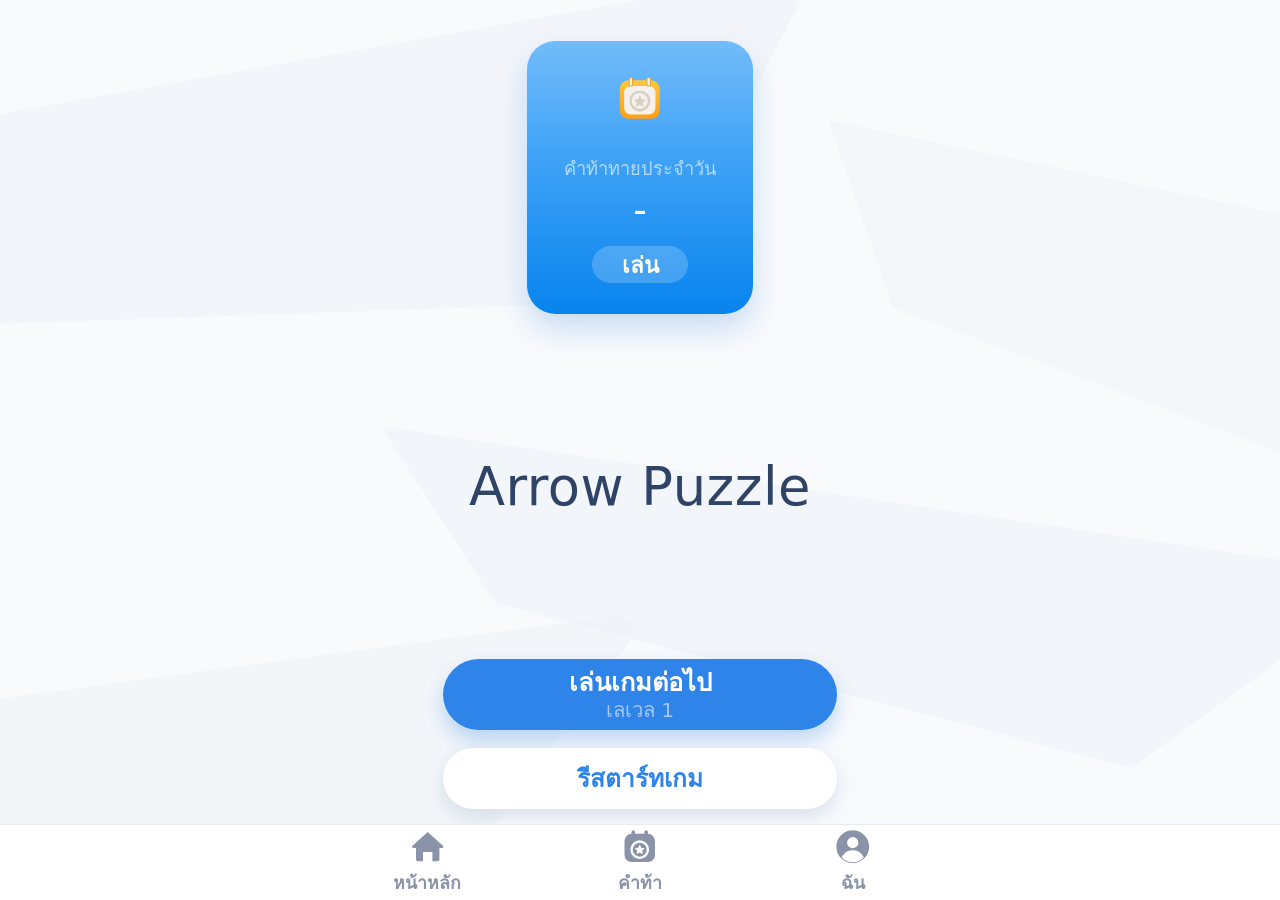
==== index.html @ be8128c5 "Add UI: home, game HUD, challenge calendar, profile and modals Co-Authored-By: Claude Sonnet 5.5 <no" ====
<!DOCTYPE html>
<html lang="th">
<head>
<meta charset="utf-8">
<meta name="viewport" content="width=device-width, initial-scale=1, maximum-scale=1, user-scalable=no, viewport-fit=cover">
<meta name="theme-color" content="#f9fafc">
<meta name="apple-mobile-web-app-capable" content="yes">
<meta name="mobile-web-app-capable" content="yes">
<meta name="format-detection" content="telephone=no">
<title>Arrow Puzzle</title>
<link rel="icon" href="assets/icon.svg" type="image/svg+xml">
<link rel="stylesheet" href="css/style.css">
</head>
<body>
<div id="app" data-screen="home">

  <!-- ================= HOME ================= -->
  <section class="screen" id="s-home" aria-label="หน้าหลัก">
    <div class="bg-shapes" aria-hidden="true"><i></i><i></i><i></i><i></i></div>
    <div class="home-body">
      <div class="daily-card" id="daily-card">
        <svg class="cal-ico" viewBox="0 0 64 64" aria-hidden="true">
          <defs><linearGradient id="gcal" x1="0" y1="0" x2="0" y2="1"><stop offset="0" stop-color="#ffc83d"/><stop offset="1" stop-color="#ff9d12"/></linearGradient></defs>
          <rect x="4" y="6" width="56" height="54" rx="12" fill="url(#gcal)"/>
          <rect x="10" y="14" width="44" height="40" rx="9" fill="#f6f1ea"/>
          <rect x="17" y="2" width="5" height="12" rx="2.5" fill="#f6f1ea" stroke="#f0a020" stroke-width="1.5"/>
          <rect x="42" y="2" width="5" height="12" rx="2.5" fill="#f6f1ea" stroke="#f0a020" stroke-width="1.5"/>
          <circle cx="32" cy="35" r="13" fill="none" stroke="#d6cfc6" stroke-width="3.5"/>
          <path d="M32 27l2.6 5.4 5.9.8-4.3 4.1 1 5.9L32 40.4l-5.2 2.8 1-5.9-4.3-4.1 5.9-.8z" fill="#d6cfc6"/>
        </svg>
        <div class="daily-lbl">คำท้าทายประจำวัน</div>
        <div class="daily-date" id="daily-date">–</div>
        <button class="pill-sm" id="btn-daily" data-action="play-daily">เล่น</button>
      </div>
      <h1 class="game-title">Arrow Puzzle</h1>
      <div class="home-btns">
        <button class="btn-primary" data-action="continue">
          <span class="b1">เล่นเกมต่อไป</span>
          <span class="b2" id="home-level">เลเวล 1</span>
        </button>
        <button class="btn-secondary" data-action="restart-game">รีสตาร์ทเกม</button>
      </div>
    </div>
  </section>

  <!-- ================= CHALLENGE ================= -->
  <section class="screen" id="s-challenge" aria-label="คำท้า">
    <div class="page-head"><h2>คำท้า</h2></div>
    <div class="scroll">
      <div class="col">
        <div class="month-bar">
          <button class="round-btn" data-action="month-prev" aria-label="เดือนก่อนหน้า">
            <svg viewBox="0 0 24 24"><path d="M15 5l-7 7 7 7" fill="none" stroke="currentColor" stroke-width="2.6" stroke-linecap="round" stroke-linejoin="round"/></svg>
          </button>
          <div class="month-title" id="month-title">–</div>
          <button class="round-btn" data-action="month-next" id="btn-month-next" aria-label="เดือนถัดไป">
            <svg viewBox="0 0 24 24"><path d="M9 5l7 7-7 7" fill="none" stroke="currentColor" stroke-width="2.6" stroke-linecap="round" stroke-linejoin="round"/></svg>
          </button>
        </div>
        <div class="cal-week" id="cal-week"></div>
        <div class="cal-grid" id="cal-grid"></div>
        <div class="cal-note" id="cal-note"></div>
      </div>
    </div>
  </section>

  <!-- ================= PROFILE ================= -->
  <section class="screen" id="s-profile" aria-label="ฉัน">
    <div class="page-head"><h2>ฉัน</h2></div>
    <div class="scroll">
      <div class="col">
        <div class="avatar">
          <svg viewBox="0 0 48 48"><circle cx="24" cy="18" r="9" fill="#fff"/><path d="M6 44c0-10 8-16 18-16s18 6 18 16z" fill="#fff"/></svg>
        </div>
        <div class="stats">
          <div class="stat"><b id="st-level">1</b><span>เลเวลปัจจุบัน</span></div>
          <div class="stat"><b id="st-solved">0</b><span>ด่านที่ผ่าน</span></div>
          <div class="stat"><b id="st-daily">0</b><span>คำท้าที่ผ่าน</span></div>
        </div>
        <div class="card-list">
          <div class="row"><span>เสียง</span><button class="switch" data-action="toggle-sound" id="sw-sound-p" role="switch" aria-checked="true"><i></i></button></div>
          <div class="row"><span>การสั่น</span><button class="switch" data-action="toggle-vibrate" id="sw-vib-p" role="switch" aria-checked="true"><i></i></button></div>
        </div>
        <button class="btn-secondary danger" data-action="reset-progress">ล้างความคืบหน้าทั้งหมด</button>
      </div>
    </div>
  </section>

  <!-- ================= GAME ================= -->
  <section class="screen" id="s-game" aria-label="เกม">
    <div class="panel">
      <header class="topbar col">
        <button class="icon-btn" data-action="home" aria-label="กลับ">
          <svg viewBox="0 0 24 24"><path d="M15 4.5L7.5 12 15 19.5" fill="none" stroke="currentColor" stroke-width="2.6" stroke-linecap="round" stroke-linejoin="round"/></svg>
        </button>
        <h2 id="g-title">เลเวล 1</h2>
        <button class="icon-btn" data-action="pause" aria-label="ตั้งค่า">
          <svg viewBox="0 0 24 24"><path fill="none" stroke="currentColor" stroke-width="1.9" stroke-linejoin="round" d="M10.3 2.9h3.4l.55 2.4 1.9.8 2.1-1.3 2.4 2.4-1.3 2.1.8 1.9 2.4.55v3.4l-2.4.55-.8 1.9 1.3 2.1-2.4 2.4-2.1-1.3-1.9.8-.55 2.4h-3.4l-.55-2.4-1.9-.8-2.1 1.3-2.4-2.4 1.3-2.1-.8-1.9-2.4-.55v-3.4l2.4-.55.8-1.9-1.3-2.1 2.4-2.4 2.1 1.3 1.9-.8z"/><circle cx="12" cy="12" r="3.3" fill="none" stroke="currentColor" stroke-width="1.9"/></svg>
        </button>
      </header>
      <div class="stats-row col">
        <div class="chip chip-count">
          <svg viewBox="0 0 24 24" aria-hidden="true"><path d="M20.5 3.5L3.2 10.2c-.7.3-.7 1.3 0 1.5l6.2 2.2 2.2 6.2c.3.7 1.2.7 1.5 0L20.5 3.5z" fill="#5b667c"/></svg>
          <span id="g-count">0</span>
        </div>
        <div class="hearts" id="g-hearts" aria-label="หัวใจ">
          <svg class="heart" viewBox="0 0 32 30"><use href="#ic-heart"/></svg>
          <svg class="heart" viewBox="0 0 32 30"><use href="#ic-heart"/></svg>
          <svg class="heart" viewBox="0 0 32 30"><use href="#ic-heart"/></svg>
        </div>
        <div class="chip chip-diff" id="g-diff">ง่าย</div>
      </div>
      <div id="stage">
        <canvas id="board" aria-label="กระดานเกม"></canvas>
        <button class="fit-btn" id="btn-fit" data-action="fit" aria-label="ย่อให้พอดี">
          <svg viewBox="0 0 24 24"><path d="M4 9V4h5M20 9V4h-5M4 15v5h5M20 15v5h-5" fill="none" stroke="currentColor" stroke-width="2.4" stroke-linecap="round" stroke-linejoin="round"/></svg>
        </button>
      </div>
      <footer class="tools">
        <button class="tool" data-action="hint" id="btn-hint" aria-label="คำใบ้">
          <svg viewBox="0 0 48 56" aria-hidden="true">
            <defs><radialGradient id="gbulb" cx=".38" cy=".3" r=".8"><stop offset="0" stop-color="#ffe46b"/><stop offset=".6" stop-color="#ffbe16"/><stop offset="1" stop-color="#f09a00"/></radialGradient></defs>
            <path d="M24 4C14.6 4 8 10.8 8 19.2c0 5.2 2.4 8.8 5.2 11.8 1.6 1.7 2.4 3.4 2.4 5.4V38h16.8v-1.6c0-2 .8-3.7 2.4-5.4 2.8-3 5.2-6.6 5.2-11.8C40 10.8 33.4 4 24 4z" fill="url(#gbulb)"/>
            <ellipse cx="17" cy="14" rx="4" ry="6" fill="#fff" opacity=".45" transform="rotate(22 17 14)"/>
            <rect x="15" y="39" width="18" height="4.6" rx="2.3" fill="#c9d3e2"/>
            <rect x="16.5" y="44.4" width="15" height="4.4" rx="2.2" fill="#aab6ca"/>
            <rect x="19" y="49.4" width="10" height="4" rx="2" fill="#8f9db5"/>
          </svg>
          <span class="badge" id="b-hint">3</span>
        </button>
        <button class="tool" data-action="ruler" id="btn-ruler" aria-label="ไม้บรรทัด">
          <svg viewBox="0 0 48 56" aria-hidden="true">
            <defs><linearGradient id="grul" x1="0" y1="0" x2="1" y2="1"><stop offset="0" stop-color="#8f86ff"/><stop offset="1" stop-color="#5546e6"/></linearGradient></defs>
            <g transform="rotate(35 24 28)">
              <rect x="14" y="2" width="20" height="52" rx="4" fill="url(#grul)"/>
              <g stroke="#e9e6ff" stroke-width="2" stroke-linecap="round" opacity=".9">
                <path d="M14 10h6M14 18h4M14 26h6M14 34h4M14 42h6"/>
              </g>
              <rect x="25" y="8" width="3.4" height="30" rx="1.7" fill="#fff" opacity=".35"/>
              <circle cx="24" cy="47" r="2.4" fill="#fff"/>
            </g>
          </svg>
          <span class="badge" id="b-ruler">3</span>
        </button>
      </footer>
    </div>
    <div class="strip" aria-hidden="true"></div>
  </section>

  <!-- ================= TAB BAR ================= -->
  <nav id="tabbar" aria-label="เมนู">
    <button class="tab" data-tab="home" data-action="tab">
      <svg viewBox="0 0 32 32"><path d="M16 3.5L3 15.2c-.7.6-.3 1.8.7 1.8H6v10c0 .8.7 1.5 1.5 1.5H12v-8h8v8h4.5c.8 0 1.5-.7 1.5-1.5V17h2.3c1 0 1.4-1.2.7-1.8z" fill="currentColor"/></svg>
      <span>หน้าหลัก</span>
    </button>
    <button class="tab" data-tab="challenge" data-action="tab">
      <svg viewBox="0 0 32 32"><rect x="3" y="5" width="26" height="24" rx="6" fill="currentColor"/><rect x="9" y="2" width="3" height="7" rx="1.5" fill="currentColor"/><rect x="20" y="2" width="3" height="7" rx="1.5" fill="currentColor"/><circle cx="16" cy="18.5" r="7" fill="none" stroke="#fff" stroke-width="2"/><path d="M16 14.2l1.3 2.7 3 .4-2.2 2.1.5 3-2.6-1.4-2.6 1.4.5-3-2.2-2.1 3-.4z" fill="#fff"/></svg>
      <span>คำท้า</span>
    </button>
    <button class="tab" data-tab="profile" data-action="tab">
      <svg viewBox="0 0 32 32"><circle cx="16" cy="16" r="14" fill="currentColor"/><circle cx="16" cy="12.5" r="4.8" fill="#fff"/><path d="M6.6 25.2c1.6-4 5.3-6.2 9.4-6.2s7.8 2.2 9.4 6.2c-2.5 2.6-5.8 4-9.4 4s-6.9-1.4-9.4-4z" fill="#fff"/></svg>
      <span>ฉัน</span>
    </button>
  </nav>

  <!-- ================= MODALS ================= -->
  <div class="modal" id="m-pause" hidden>
    <div class="card">
      <h3>ตั้งค่า</h3>
      <div class="row"><span>เสียง</span><button class="switch" data-action="toggle-sound" id="sw-sound" role="switch" aria-checked="true"><i></i></button></div>
      <div class="row"><span>การสั่น</span><button class="switch" data-action="toggle-vibrate" id="sw-vib" role="switch" aria-checked="true"><i></i></button></div>
      <button class="btn-primary slim" data-action="resume">เล่นต่อ</button>
      <button class="btn-secondary" data-action="restart-level">เริ่มด่านใหม่</button>
      <button class="btn-secondary" data-action="home">กลับหน้าหลัก</button>
    </div>
  </div>

  <div class="modal" id="m-win" hidden>
    <div class="card center">
      <div class="medal" aria-hidden="true">
        <svg viewBox="0 0 64 64"><circle cx="32" cy="32" r="28" fill="#ffc83d"/><circle cx="32" cy="32" r="22" fill="#ffb000"/><path d="M32 16l4.8 10 11 1.5-8 7.6 2 10.9L32 40.8l-9.8 5.2 2-10.9-8-7.6 11-1.5z" fill="#fff"/></svg>
      </div>
      <h3 id="win-title">ผ่านด่าน!</h3>
      <p id="win-sub"></p>
      <button class="btn-primary slim" data-action="next" id="btn-next">ด่านถัดไป</button>
      <button class="btn-secondary" data-action="restart-level">เล่นซ้ำ</button>
    </div>
  </div>

  <div class="modal" id="m-lose" hidden>
    <div class="card center">
      <svg class="heart big" viewBox="0 0 32 30"><use href="#ic-heart-off"/></svg>
      <h3>หัวใจหมดแล้ว</h3>
      <p>ลองดูอีกครั้ง ใช้คำใบ้ช่วยได้นะ</p>
      <button class="btn-primary slim" data-action="restart-level">เล่นใหม่</button>
      <button class="btn-secondary" data-action="home">กลับหน้าหลัก</button>
    </div>
  </div>

  <div class="modal" id="m-confirm" hidden>
    <div class="card center">
      <h3 id="cf-title">ยืนยัน</h3>
      <p id="cf-text"></p>
      <button class="btn-primary slim" data-action="confirm-yes">ยืนยัน</button>
      <button class="btn-secondary" data-action="confirm-no">ยกเลิก</button>
    </div>
  </div>

  <!-- shared SVG symbols -->
  <svg width="0" height="0" style="position:absolute" aria-hidden="true">
    <defs>
      <linearGradient id="gheart" x1="0" y1="0" x2="0" y2="1"><stop offset="0" stop-color="#ff6666"/><stop offset="1" stop-color="#f02c2c"/></linearGradient>
      <symbol id="ic-heart" viewBox="0 0 32 30">
        <path d="M16 28.2C7 21.8 1.6 16.9 1.6 10.4 1.6 5.6 5.2 2 9.8 2c2.6 0 4.9 1.2 6.2 3.2C17.3 3.2 19.6 2 22.2 2c4.6 0 8.2 3.6 8.2 8.4 0 6.5-5.4 11.4-14.4 17.8z" fill="url(#gheart)"/>
        <path d="M8.2 7.2c-2 .6-3.3 2.4-3.3 4.6" fill="none" stroke="#fff" stroke-opacity=".5" stroke-width="2" stroke-linecap="round"/>
      </symbol>
      <symbol id="ic-heart-off" viewBox="0 0 32 30">
        <path d="M16 28.2C7 21.8 1.6 16.9 1.6 10.4 1.6 5.6 5.2 2 9.8 2c2.6 0 4.9 1.2 6.2 3.2C17.3 3.2 19.6 2 22.2 2c4.6 0 8.2 3.6 8.2 8.4 0 6.5-5.4 11.4-14.4 17.8z" fill="#dfe4ee"/>
      </symbol>
    </defs>
  </svg>
</div>

<script src="js/engine.js"></script>
<script src="js/levels.js"></script>
<script src="js/storage.js"></script>
<script src="js/audio.js"></script>
<script src="js/view.js"></script>
<script src="js/game.js"></script>
<script src="js/main.js"></script>
</body>
</html>
---- css/style.css ----
/* Arrow Puzzle — style.css
 * All sizes derive from --u (= 1% of the design width, 9:16 portrait).
 * main.js sets --u from the real size of #app (the iframe area) via ResizeObserver;
 * the fallback below uses viewport units, which inside an iframe are the iframe size. */
:root {
  --u: min(1vw, 0.5625vh);
  --ink: #0e1650;
  --blue: #2f84ea;
  --blue-d: #1f6fd6;
  --text: #2f4366;
  --muted: #8a94a8;
  --pill: #eef1f7;
  --bg: #f9fafc;
  --strip: #dde3ec;
  --safe-t: env(safe-area-inset-top, 0px);
  --safe-b: env(safe-area-inset-bottom, 0px);
  --safe-l: env(safe-area-inset-left, 0px);
  --safe-r: env(safe-area-inset-right, 0px);
  --font: "Noto Sans Thai", "Sarabun", "Prompt", "Segoe UI", system-ui, -apple-system, "Helvetica Neue", Arial, "Thonburi", "Tahoma", sans-serif;
}

* { box-sizing: border-box; -webkit-tap-highlight-color: transparent; -webkit-touch-callout: none; }
html, body {
  margin: 0; padding: 0; width: 100%; height: 100%;
  overflow: hidden; overscroll-behavior: none;
  background: var(--bg); color: var(--text);
  font-family: var(--font);
  -webkit-text-size-adjust: 100%; text-size-adjust: 100%;
  -webkit-user-select: none; user-select: none;
}
body { position: fixed; inset: 0; }
button { font: inherit; color: inherit; border: 0; background: none; padding: 0; cursor: pointer; touch-action: manipulation; }
h1, h2, h3, p { margin: 0; }
[hidden] { display: none !important; }
svg { display: block; }

#app { position: absolute; inset: 0; overflow: hidden; background: var(--bg); }

.screen {
  position: absolute; inset: 0; display: none; flex-direction: column;
  padding-left: var(--safe-l); padding-right: var(--safe-r);
}
#app[data-screen="home"] #s-home,
#app[data-screen="challenge"] #s-challenge,
#app[data-screen="profile"] #s-profile,
#app[data-screen="game"] #s-game { display: flex; }

.col { width: min(100%, calc(var(--u) * 125)); margin-left: auto; margin-right: auto; }

/* ---------- HOME ---------- */
.bg-shapes { position: absolute; inset: 0; overflow: hidden; pointer-events: none; }
.bg-shapes i {
  position: absolute; background: #f1f4f9; border-radius: calc(var(--u) * 9);
  clip-path: polygon(0 12%, 100% 0, 78% 100%, 14% 78%);
}
.bg-shapes i:nth-child(1) { width: 78%; height: 34%; left: -12%; top: 4%; transform: rotate(-8deg); opacity: .7; }
.bg-shapes i:nth-child(2) { width: 60%; height: 28%; right: -22%; top: 20%; transform: rotate(14deg); opacity: .55; }
.bg-shapes i:nth-child(3) { width: 80%; height: 26%; left: 28%; bottom: 20%; transform: rotate(10deg); opacity: .8; }
.bg-shapes i:nth-child(4) { width: 70%; height: 24%; left: -18%; bottom: 3%; transform: rotate(-6deg); opacity: .6; }

.home-body {
  position: relative; flex: 1; min-height: 0;
  display: flex; flex-direction: column; align-items: center; justify-content: space-between;
  padding: calc(var(--safe-t) + var(--u) * 8) calc(var(--u) * 6) calc(var(--u) * 18 + var(--safe-b));
}
.daily-card {
  width: calc(var(--u) * 44.6); padding: calc(var(--u) * 7) 0 calc(var(--u) * 6);
  border-radius: calc(var(--u) * 5.6);
  background: linear-gradient(180deg, #72bcfa 0%, #3da1f6 45%, #0884ee 100%);
  box-shadow: 0 calc(var(--u) * 3) calc(var(--u) * 6) rgba(33, 120, 220, .22);
  display: flex; flex-direction: column; align-items: center; color: #fff;
}
.cal-ico { width: calc(var(--u) * 9); height: calc(var(--u) * 9); }
.daily-lbl { margin-top: calc(var(--u) * 6.5); font-size: calc(var(--u) * 3.6); color: rgba(255,255,255,.62); }
.daily-date { margin-top: calc(var(--u) * 2.4); font-size: calc(var(--u) * 5); font-weight: 700; }
.pill-sm {
  margin-top: calc(var(--u) * 4.2); min-width: calc(var(--u) * 19); height: calc(var(--u) * 7.4);
  padding: 0 calc(var(--u) * 4); border-radius: 99px; background: rgba(255,255,255,.2);
  color: #fff; font-size: calc(var(--u) * 4.4); font-weight: 700;
  transition: transform .12s, background .2s;
}
.pill-sm:active { transform: scale(.94); background: rgba(255,255,255,.3); }
.game-title { font-size: calc(var(--u) * 10.4); font-weight: 400; color: var(--text); letter-spacing: .01em; text-align: center; }
.home-btns { width: min(100%, calc(var(--u) * 78)); display: flex; flex-direction: column; gap: calc(var(--u) * 3.6); }

.btn-primary, .btn-secondary {
  width: 100%; border-radius: 99px; text-align: center; display: flex; flex-direction: column;
  align-items: center; justify-content: center; transition: transform .12s, filter .2s;
}
.btn-primary {
  min-height: calc(var(--u) * 14); background: var(--blue); color: #fff;
  box-shadow: 0 calc(var(--u) * 2) calc(var(--u) * 4) rgba(47,132,234,.3);
}
.btn-primary .b1 { font-size: calc(var(--u) * 5); font-weight: 700; line-height: 1.25; }
.btn-primary .b2 { font-size: calc(var(--u) * 4); color: rgba(255,255,255,.55); line-height: 1.2; }
.btn-primary.slim { min-height: calc(var(--u) * 12); font-size: calc(var(--u) * 4.8); font-weight: 700; }
.btn-secondary {
  min-height: calc(var(--u) * 12); background: #fff; color: var(--blue); font-size: calc(var(--u) * 4.8); font-weight: 700;
  box-shadow: 0 calc(var(--u) * 1.6) calc(var(--u) * 4) rgba(80,110,160,.18);
}
.btn-secondary.danger { color: #e5484d; margin-top: calc(var(--u) * 6); }
.btn-primary:active, .btn-secondary:active { transform: scale(.97); filter: brightness(.97); }

/* ---------- TAB BAR ---------- */
#tabbar {
  position: absolute; left: 0; right: 0; bottom: 0; display: none;
  height: calc(var(--u) * 15 + var(--safe-b)); padding-bottom: var(--safe-b);
  background: #fff; border-top: 1px solid #e8ecf2;
  justify-content: center;
}
#app[data-screen="home"] #tabbar,
#app[data-screen="challenge"] #tabbar,
#app[data-screen="profile"] #tabbar { display: flex; }
.tab {
  flex: 1; max-width: calc(var(--u) * 42); display: flex; flex-direction: column; align-items: center; justify-content: center;
  gap: calc(var(--u) * 0.6); color: #8a93a8; font-size: calc(var(--u) * 3.5); font-weight: 600;
}
.tab svg { width: calc(var(--u) * 7.4); height: calc(var(--u) * 7.4); }
.tab.on { color: var(--blue); }

/* ---------- CHALLENGE / PROFILE ---------- */
#s-challenge, #s-profile { padding-bottom: calc(var(--u) * 15 + var(--safe-b)); background: var(--bg); }
.page-head { padding: calc(var(--safe-t) + var(--u) * 5) calc(var(--u) * 6) calc(var(--u) * 3); text-align: center; }
.page-head h2 { font-size: calc(var(--u) * 5.8); font-weight: 700; color: #0f1630; }
.scroll { flex: 1; min-height: 0; overflow-y: auto; overflow-x: hidden; touch-action: pan-y; -webkit-overflow-scrolling: touch; padding: 0 calc(var(--u) * 5) calc(var(--u) * 6); }
.month-bar { display: flex; align-items: center; justify-content: space-between; margin: calc(var(--u) * 2) 0 calc(var(--u) * 4); }
.month-title { font-size: calc(var(--u) * 4.8); font-weight: 700; color: var(--text); }
.round-btn { width: calc(var(--u) * 10); height: calc(var(--u) * 10); border-radius: 50%; background: #fff; color: var(--blue);
  box-shadow: 0 calc(var(--u) * 1) calc(var(--u) * 3) rgba(80,110,160,.18); display: grid; place-items: center; }
.round-btn svg { width: 55%; height: 55%; }
.round-btn:disabled { opacity: .35; }
.cal-week, .cal-grid { display: grid; grid-template-columns: repeat(7, 1fr); gap: calc(var(--u) * 1.6); }
.cal-week span { text-align: center; font-size: calc(var(--u) * 3.3); color: var(--muted); padding-bottom: calc(var(--u) * 1.4); font-weight: 600; }
.day {
  aspect-ratio: 1; border-radius: calc(var(--u) * 3); background: #fff; color: var(--text);
  font-size: calc(var(--u) * 4); font-weight: 600; display: grid; place-items: center; position: relative;
  box-shadow: 0 calc(var(--u) * .6) calc(var(--u) * 2) rgba(80,110,160,.12);
  transition: transform .1s;
}
.day:active:not(:disabled) { transform: scale(.92); }
.day.empty { background: none; box-shadow: none; pointer-events: none; }
.day:disabled:not(.empty) { opacity: .4; box-shadow: none; }
.day.today { outline: calc(var(--u) * .7) solid var(--blue); }
.day.done { background: linear-gradient(180deg, #72bcfa, #2f9bf4); color: #fff; }
.day.done::after { content: "★"; position: absolute; right: 14%; top: 6%; font-size: calc(var(--u) * 2.8); color: #ffe27a; }
.cal-note { text-align: center; margin-top: calc(var(--u) * 5); font-size: calc(var(--u) * 3.6); color: var(--muted); }

.avatar { width: calc(var(--u) * 22); height: calc(var(--u) * 22); border-radius: 50%; margin: calc(var(--u) * 2) auto calc(var(--u) * 5);
  background: linear-gradient(180deg, #8d98b3, #6e7a98); display: grid; place-items: center; }
.avatar svg { width: 62%; height: 62%; }
.stats { display: grid; grid-template-columns: repeat(3, 1fr); gap: calc(var(--u) * 2.6); margin-bottom: calc(var(--u) * 5); }
.stat { background: #fff; border-radius: calc(var(--u) * 4); padding: calc(var(--u) * 4) calc(var(--u) * 1); text-align: center;
  box-shadow: 0 calc(var(--u) * .8) calc(var(--u) * 3) rgba(80,110,160,.14); }
.stat b { display: block; font-size: calc(var(--u) * 7); color: var(--blue); }
.stat span { display: block; margin-top: calc(var(--u) * 1); font-size: calc(var(--u) * 3.2); color: var(--muted); }
.card-list { background: #fff; border-radius: calc(var(--u) * 4); box-shadow: 0 calc(var(--u) * .8) calc(var(--u) * 3) rgba(80,110,160,.14); padding: 0 calc(var(--u) * 5); }
.row { display: flex; align-items: center; justify-content: space-between; min-height: calc(var(--u) * 14); font-size: calc(var(--u) * 4.4); font-weight: 600; }
.card-list .row + .row { border-top: 1px solid #edf0f5; }
.switch { width: calc(var(--u) * 13); height: calc(var(--u) * 7.6); border-radius: 99px; background: #cfd6e3; position: relative; transition: background .2s; flex: none; }
.switch i { position: absolute; top: calc(var(--u) * .8); left: calc(var(--u) * .8); width: calc(var(--u) * 6); height: calc(var(--u) * 6); border-radius: 50%; background: #fff;
  box-shadow: 0 1px 3px rgba(0,0,0,.25); transition: transform .2s; }
.switch[aria-checked="true"] { background: var(--blue); }
.switch[aria-checked="true"] i { transform: translateX(calc(var(--u) * 5.4)); }

/* ---------- GAME ---------- */
#s-game { background: var(--strip); padding-left: 0; padding-right: 0; }
.panel {
  flex: 1; min-height: 0; display: flex; flex-direction: column; background: #fff;
  border-radius: 0 0 calc(var(--u) * 3.6) calc(var(--u) * 3.6); overflow: hidden;
  padding-left: var(--safe-l); padding-right: var(--safe-r);
  box-shadow: 0 1px 0 rgba(0,0,0,.02);
}
.strip { flex: none; height: calc(var(--u) * 5 + var(--safe-b)); }
.topbar {
  flex: none; display: grid; grid-template-columns: calc(var(--u) * 12) 1fr calc(var(--u) * 12); align-items: center;
  padding: calc(var(--safe-t) + var(--u) * 3.4) calc(var(--u) * 2.4) 0;
}
.topbar h2 { text-align: center; font-size: calc(var(--u) * 5.6); font-weight: 700; color: #0f1630; }
.icon-btn { width: calc(var(--u) * 12); height: calc(var(--u) * 12); display: grid; place-items: center; color: var(--blue); border-radius: 50%; }
.icon-btn svg { width: calc(var(--u) * 7); height: calc(var(--u) * 7); }
.icon-btn:active { background: #eef3fb; }
.stats-row {
  flex: none; display: grid; grid-template-columns: 1fr auto 1fr; align-items: center;
  padding: calc(var(--u) * 3) calc(var(--u) * 4.2) calc(var(--u) * 2);
}
.chip { height: calc(var(--u) * 9); border-radius: calc(var(--u) * 3); background: var(--pill); color: #596277;
  display: inline-flex; align-items: center; gap: calc(var(--u) * 2); padding: 0 calc(var(--u) * 3.6); font-size: calc(var(--u) * 4.4); font-weight: 500; }
.chip-count { justify-self: start; min-width: calc(var(--u) * 16); }
.chip-count svg { width: calc(var(--u) * 5); height: calc(var(--u) * 5); }
.chip-diff { justify-self: end; font-weight: 700; color: #4d576c; }
.hearts { display: flex; gap: calc(var(--u) * 2); }
.heart { width: calc(var(--u) * 7.6); height: calc(var(--u) * 7.1); transition: transform .2s; }
.heart.pop { animation: pop .5s ease; }
@keyframes pop { 0% { transform: scale(1); } 30% { transform: scale(1.55) rotate(-10deg); } 100% { transform: scale(.85); } }
.heart.big { width: calc(var(--u) * 16); height: calc(var(--u) * 15); margin: 0 auto calc(var(--u) * 2); }

#stage { position: relative; flex: 1; min-height: 0; overflow: hidden; background: #fff; }
#board { position: absolute; left: 0; top: 0; width: 100%; height: 100%; display: block; touch-action: none; cursor: grab; }
#board:active { cursor: grabbing; }
.fit-btn {
  position: absolute; right: calc(var(--u) * 3.4); top: calc(var(--u) * 2.4); width: calc(var(--u) * 10.6); height: calc(var(--u) * 10.6);
  border-radius: 50%; background: rgba(255,255,255,.92); color: var(--blue);
  box-shadow: 0 calc(var(--u) * 1) calc(var(--u) * 3) rgba(80,110,160,.28);
  display: grid; place-items: center; opacity: 0; transform: scale(.7); pointer-events: none; transition: opacity .2s, transform .2s;
}
.fit-btn svg { width: 56%; height: 56%; }
.fit-btn.show { opacity: 1; transform: none; pointer-events: auto; }

.tools { flex: none; display: flex; justify-content: center; gap: calc(var(--u) * 10); padding: calc(var(--u) * 3) 0 calc(var(--u) * 5); }
.tool {
  position: relative; width: calc(var(--u) * 16); height: calc(var(--u) * 16); border-radius: 50%; background: #fff;
  display: grid; place-items: center;
  box-shadow: 0 calc(var(--u) * 1.4) calc(var(--u) * 4) rgba(70,100,160,.28), 0 0 0 1px rgba(80,110,160,.06);
  transition: transform .12s, opacity .2s;
}
.tool svg { width: calc(var(--u) * 8.6); height: calc(var(--u) * 10); }
.tool:active:not(:disabled) { transform: scale(.92); }
.tool:disabled { opacity: .45; }
.badge {
  position: absolute; top: calc(var(--u) * -1.6); right: calc(var(--u) * -1.4); min-width: calc(var(--u) * 6.6); height: calc(var(--u) * 6.6);
  padding: 0 calc(var(--u) * 1.4); border-radius: 99px; background: #2f86ea; color: #fff; border: calc(var(--u) * .5) solid #fff;
  font-size: calc(var(--u) * 3.6); font-weight: 700; display: grid; place-items: center;
}

/* ---------- MODALS ---------- */
.modal {
  position: absolute; inset: 0; z-index: 20; display: flex; align-items: center; justify-content: center;
  background: rgba(14, 22, 80, .36); -webkit-backdrop-filter: blur(3px); backdrop-filter: blur(3px);
  padding: calc(var(--safe-t) + var(--u) * 4) calc(var(--u) * 6) calc(var(--safe-b) + var(--u) * 4);
  animation: fade .18s ease;
}
.modal .card {
  width: min(100%, calc(var(--u) * 80)); max-height: 100%; overflow-y: auto; background: #fff;
  border-radius: calc(var(--u) * 6); padding: calc(var(--u) * 6) calc(var(--u) * 6) calc(var(--u) * 6);
  display: flex; flex-direction: column; gap: calc(var(--u) * 3);
  box-shadow: 0 calc(var(--u) * 4) calc(var(--u) * 10) rgba(0,0,0,.25); animation: rise .24s cubic-bezier(.2,.9,.3,1.2);
}
.modal h3 { font-size: calc(var(--u) * 6); font-weight: 700; color: #0f1630; text-align: center; }
.modal p { font-size: calc(var(--u) * 4); color: var(--muted); text-align: center; line-height: 1.5; }
.modal .row { min-height: calc(var(--u) * 11); }
.modal .card.center { align-items: stretch; }
.medal { width: calc(var(--u) * 20); height: calc(var(--u) * 20); margin: 0 auto; animation: medal .6s cubic-bezier(.2,1.4,.4,1); }
@keyframes fade { from { opacity: 0; } }
@keyframes rise { from { opacity: 0; transform: translateY(calc(var(--u) * 6)) scale(.94); } }
@keyframes medal { from { transform: scale(.2) rotate(-40deg); opacity: 0; } }

@media (prefers-reduced-motion: reduce) {
  .modal, .modal .card, .medal, .heart.pop { animation: none; }
}
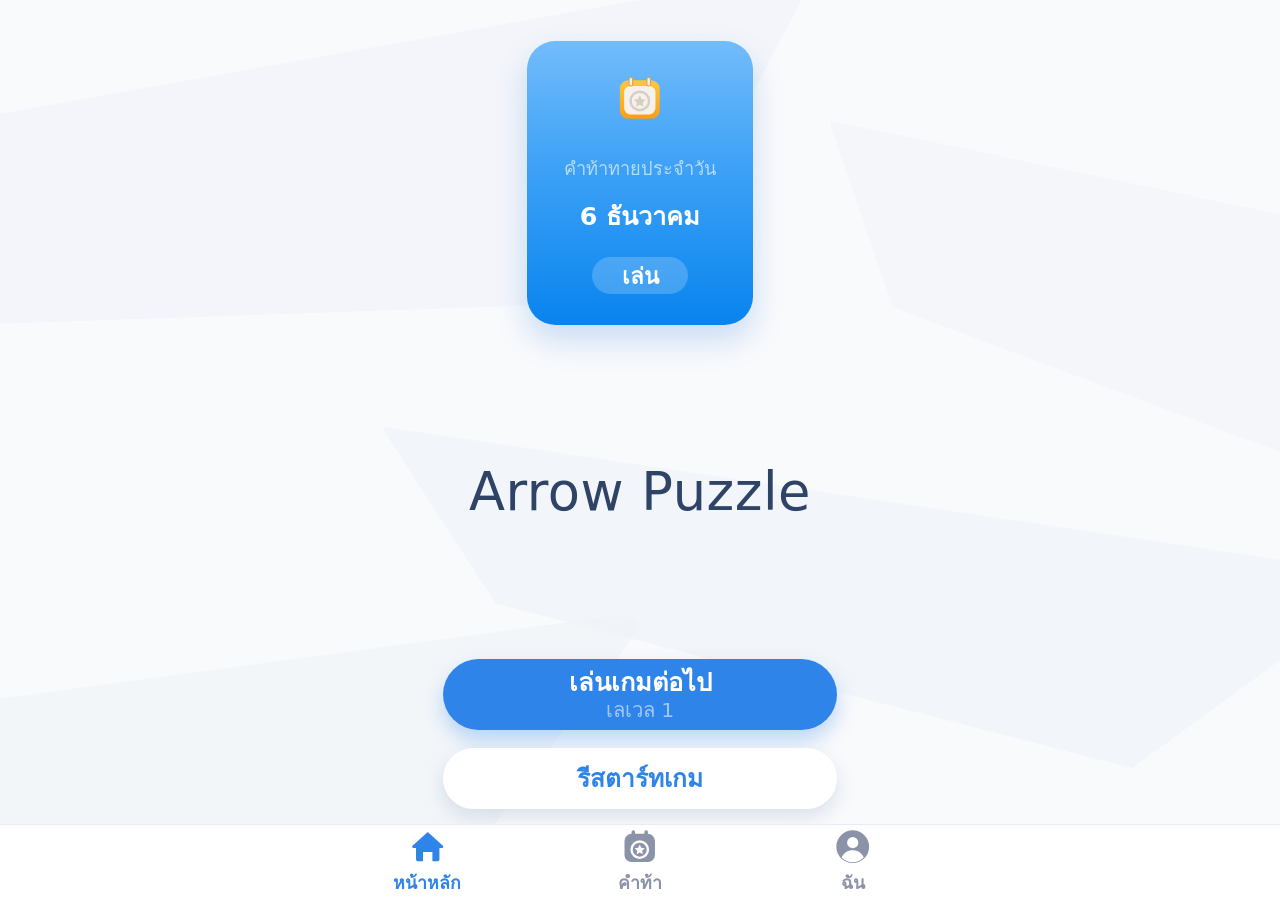
==== commit 7523f7f4: "Rework arrow animation: constant speed, full exit, perf tools - Constant-speed flight (rAF timestamp" ====
--- a/index.html
+++ b/index.html
@@ -112,6 +112,14 @@
       </div>
       <div id="stage">
         <canvas id="board" aria-label="กระดานเกม"></canvas>
+        <div id="dev" hidden>
+          <pre id="dev-out">dev</pre>
+          <div class="dev-btns">
+            <button data-action="dev-grid" id="dv-grid">grid</button>
+            <button data-action="dev-perf" id="dv-perf">perf</button>
+            <button data-action="dev-off">&times;</button>
+          </div>
+        </div>
         <button class="fit-btn" id="btn-fit" data-action="fit" aria-label="ย่อให้พอดี">
           <svg viewBox="0 0 24 24"><path d="M4 9V4h5M20 9V4h-5M4 15v5h5M20 15v5h-5" fill="none" stroke="currentColor" stroke-width="2.4" stroke-linecap="round" stroke-linejoin="round"/></svg>
         </button>
@@ -163,6 +171,9 @@
     </button>
   </nav>
 
+  <!-- animation layer: covers the whole app so flying arrows are never clipped by the board -->
+  <canvas id="fx" aria-hidden="true"></canvas>
+
   <!-- ================= MODALS ================= -->
   <div class="modal" id="m-pause" hidden>
     <div class="card">
--- a/css/style.css
+++ b/css/style.css
@@ -247,3 +247,15 @@
 @media (prefers-reduced-motion: reduce) {
   .modal, .modal .card, .medal, .heart.pop { animation: none; }
 }
+
+/* ---------- animation layer (full app area, never clipped by the stage) ---------- */
+#fx { position: absolute; left: 0; top: 0; width: 100%; height: 100%; z-index: 5; pointer-events: none; display: none; }
+#app[data-screen="game"] #fx { display: block; }
+
+/* ---------- developer mode ---------- */
+#dev { position: absolute; left: calc(var(--u) * 2); top: calc(var(--u) * 2); z-index: 3; pointer-events: none; font-family: ui-monospace, Menlo, Consolas, monospace; }
+#dev pre { margin: 0; padding: calc(var(--u) * 1.4) calc(var(--u) * 2); border-radius: calc(var(--u) * 1.6); background: rgba(14,22,80,.78); color: #b9f5c8;
+  font-size: max(10px, calc(var(--u) * 2.7)); line-height: 1.35; white-space: pre; }
+.dev-btns { display: flex; gap: calc(var(--u) * 1); margin-top: calc(var(--u) * 1); pointer-events: auto; }
+.dev-btns button { padding: calc(var(--u) * .8) calc(var(--u) * 2.2); border-radius: 99px; background: rgba(14,22,80,.78); color: #fff; font-size: max(10px, calc(var(--u) * 2.7)); }
+.dev-btns button.on { background: #22c55e; color: #052e16; }
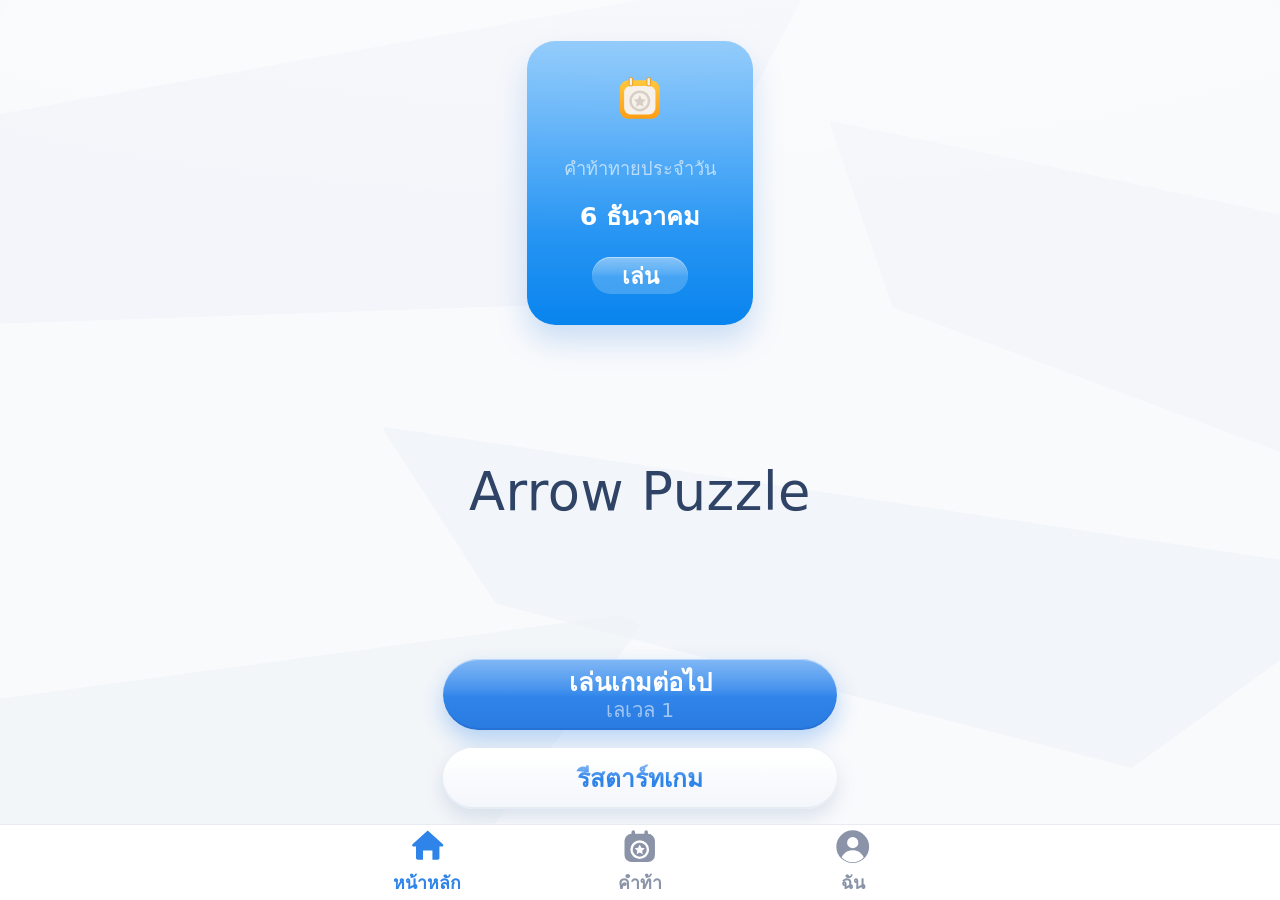
==== commit dafe5d32: "Polish animation and UI: eased exit, dot map, glossy buttons, press spring - Arrow exit ~12% slower," ====
--- a/index.html
+++ b/index.html
@@ -50,11 +50,11 @@
       <div class="col">
         <div class="month-bar">
           <button class="round-btn" data-action="month-prev" aria-label="เดือนก่อนหน้า">
-            <svg viewBox="0 0 24 24"><path d="M15 5l-7 7 7 7" fill="none" stroke="currentColor" stroke-width="2.6" stroke-linecap="round" stroke-linejoin="round"/></svg>
+            <svg viewBox="0 0 24 24"><path d="M15 5l-7 7 7 7" fill="none" stroke="currentColor" stroke-width="2.4" stroke-linecap="round" stroke-linejoin="round"/></svg>
           </button>
           <div class="month-title" id="month-title">–</div>
           <button class="round-btn" data-action="month-next" id="btn-month-next" aria-label="เดือนถัดไป">
-            <svg viewBox="0 0 24 24"><path d="M9 5l7 7-7 7" fill="none" stroke="currentColor" stroke-width="2.6" stroke-linecap="round" stroke-linejoin="round"/></svg>
+            <svg viewBox="0 0 24 24"><path d="M9 5l7 7-7 7" fill="none" stroke="currentColor" stroke-width="2.4" stroke-linecap="round" stroke-linejoin="round"/></svg>
           </button>
         </div>
         <div class="cal-week" id="cal-week"></div>
@@ -91,11 +91,11 @@
     <div class="panel">
       <header class="topbar col">
         <button class="icon-btn" data-action="home" aria-label="กลับ">
-          <svg viewBox="0 0 24 24"><path d="M15 4.5L7.5 12 15 19.5" fill="none" stroke="currentColor" stroke-width="2.6" stroke-linecap="round" stroke-linejoin="round"/></svg>
+          <svg viewBox="0 0 24 24"><path d="M15 4.5L7.5 12 15 19.5" fill="none" stroke="currentColor" stroke-width="2.4" stroke-linecap="round" stroke-linejoin="round"/></svg>
         </button>
         <h2 id="g-title">เลเวล 1</h2>
         <button class="icon-btn" data-action="pause" aria-label="ตั้งค่า">
-          <svg viewBox="0 0 24 24"><path fill="none" stroke="currentColor" stroke-width="1.9" stroke-linejoin="round" d="M10.3 2.9h3.4l.55 2.4 1.9.8 2.1-1.3 2.4 2.4-1.3 2.1.8 1.9 2.4.55v3.4l-2.4.55-.8 1.9 1.3 2.1-2.4 2.4-2.1-1.3-1.9.8-.55 2.4h-3.4l-.55-2.4-1.9-.8-2.1 1.3-2.4-2.4 1.3-2.1-.8-1.9-2.4-.55v-3.4l2.4-.55.8-1.9-1.3-2.1 2.4-2.4 2.1 1.3 1.9-.8z"/><circle cx="12" cy="12" r="3.3" fill="none" stroke="currentColor" stroke-width="1.9"/></svg>
+          <svg viewBox="0 0 24 24" aria-hidden="true"><path d="M10.14 4.53 L10.44 2.12 L13.56 2.12 L13.86 4.53 A 7.7 7.7 0 0 1 15.97 5.40 L17.88 3.91 L20.09 6.12 L18.60 8.03 A 7.7 7.7 0 0 1 19.47 10.14 L21.88 10.44 L21.88 13.56 L19.47 13.86 A 7.7 7.7 0 0 1 18.60 15.97 L20.09 17.88 L17.88 20.09 L15.97 18.60 A 7.7 7.7 0 0 1 13.86 19.47 L13.56 21.88 L10.44 21.88 L10.14 19.47 A 7.7 7.7 0 0 1 8.03 18.60 L6.12 20.09 L3.91 17.88 L5.40 15.97 A 7.7 7.7 0 0 1 4.53 13.86 L2.12 13.56 L2.12 10.44 L4.53 10.14 A 7.7 7.7 0 0 1 5.40 8.03 L3.91 6.12 L6.12 3.91 L8.03 5.40 A 7.7 7.7 0 0 1 10.14 4.53 Z" fill="none" stroke="currentColor" stroke-width="2" stroke-linejoin="round"/><circle cx="12" cy="12" r="3.1" fill="none" stroke="currentColor" stroke-width="2"/></svg>
         </button>
       </header>
       <div class="stats-row col">
@@ -117,7 +117,7 @@
           <div class="dev-btns">
             <button data-action="dev-grid" id="dv-grid">grid</button>
             <button data-action="dev-perf" id="dv-perf">perf</button>
-            <button data-action="dev-off">&times;</button>
+            <button data-action="dev-off" aria-label="close"><svg viewBox="0 0 24 24" width="10" height="10"><path d="M5 5l14 14M19 5L5 19" stroke="currentColor" stroke-width="3" stroke-linecap="round"/></svg></button>
           </div>
         </div>
         <button class="fit-btn" id="btn-fit" data-action="fit" aria-label="ย่อให้พอดี">
@@ -125,6 +125,7 @@
         </button>
       </div>
       <footer class="tools">
+        <canvas id="dotmap" aria-label="แผนที่จุดแสดงตำแหน่งลูกศร" role="img"></canvas>
         <button class="tool" data-action="hint" id="btn-hint" aria-label="คำใบ้">
           <svg viewBox="0 0 48 56" aria-hidden="true">
             <defs><radialGradient id="gbulb" cx=".38" cy=".3" r=".8"><stop offset="0" stop-color="#ffe46b"/><stop offset=".6" stop-color="#ffbe16"/><stop offset="1" stop-color="#f09a00"/></radialGradient></defs>
@@ -223,7 +224,6 @@
       <linearGradient id="gheart" x1="0" y1="0" x2="0" y2="1"><stop offset="0" stop-color="#ff6666"/><stop offset="1" stop-color="#f02c2c"/></linearGradient>
       <symbol id="ic-heart" viewBox="0 0 32 30">
         <path d="M16 28.2C7 21.8 1.6 16.9 1.6 10.4 1.6 5.6 5.2 2 9.8 2c2.6 0 4.9 1.2 6.2 3.2C17.3 3.2 19.6 2 22.2 2c4.6 0 8.2 3.6 8.2 8.4 0 6.5-5.4 11.4-14.4 17.8z" fill="url(#gheart)"/>
-        <path d="M8.2 7.2c-2 .6-3.3 2.4-3.3 4.6" fill="none" stroke="#fff" stroke-opacity=".5" stroke-width="2" stroke-linecap="round"/>
       </symbol>
       <symbol id="ic-heart-off" viewBox="0 0 32 30">
         <path d="M16 28.2C7 21.8 1.6 16.9 1.6 10.4 1.6 5.6 5.2 2 9.8 2c2.6 0 4.9 1.2 6.2 3.2C17.3 3.2 19.6 2 22.2 2c4.6 0 8.2 3.6 8.2 8.4 0 6.5-5.4 11.4-14.4 17.8z" fill="#dfe4ee"/>
@@ -236,6 +236,7 @@
 <script src="js/levels.js"></script>
 <script src="js/storage.js"></script>
 <script src="js/audio.js"></script>
+<script src="js/dotmap.js"></script>
 <script src="js/view.js"></script>
 <script src="js/game.js"></script>
 <script src="js/main.js"></script>
--- a/css/style.css
+++ b/css/style.css
@@ -77,15 +77,13 @@
   margin-top: calc(var(--u) * 4.2); min-width: calc(var(--u) * 19); height: calc(var(--u) * 7.4);
   padding: 0 calc(var(--u) * 4); border-radius: 99px; background: rgba(255,255,255,.2);
   color: #fff; font-size: calc(var(--u) * 4.4); font-weight: 700;
-  transition: transform .12s, background .2s;
-}
-.pill-sm:active { transform: scale(.94); background: rgba(255,255,255,.3); }
+}
 .game-title { font-size: calc(var(--u) * 10.4); font-weight: 400; color: var(--text); letter-spacing: .01em; text-align: center; }
 .home-btns { width: min(100%, calc(var(--u) * 78)); display: flex; flex-direction: column; gap: calc(var(--u) * 3.6); }
 
 .btn-primary, .btn-secondary {
   width: 100%; border-radius: 99px; text-align: center; display: flex; flex-direction: column;
-  align-items: center; justify-content: center; transition: transform .12s, filter .2s;
+  align-items: center; justify-content: center;
 }
 .btn-primary {
   min-height: calc(var(--u) * 14); background: var(--blue); color: #fff;
@@ -99,7 +97,6 @@
   box-shadow: 0 calc(var(--u) * 1.6) calc(var(--u) * 4) rgba(80,110,160,.18);
 }
 .btn-secondary.danger { color: #e5484d; margin-top: calc(var(--u) * 6); }
-.btn-primary:active, .btn-secondary:active { transform: scale(.97); filter: brightness(.97); }
 
 /* ---------- TAB BAR ---------- */
 #tabbar {
@@ -127,7 +124,7 @@
 .month-title { font-size: calc(var(--u) * 4.8); font-weight: 700; color: var(--text); }
 .round-btn { width: calc(var(--u) * 10); height: calc(var(--u) * 10); border-radius: 50%; background: #fff; color: var(--blue);
   box-shadow: 0 calc(var(--u) * 1) calc(var(--u) * 3) rgba(80,110,160,.18); display: grid; place-items: center; }
-.round-btn svg { width: 55%; height: 55%; }
+.round-btn svg { width: calc(var(--u) * 5.6); height: calc(var(--u) * 5.6); }
 .round-btn:disabled { opacity: .35; }
 .cal-week, .cal-grid { display: grid; grid-template-columns: repeat(7, 1fr); gap: calc(var(--u) * 1.6); }
 .cal-week span { text-align: center; font-size: calc(var(--u) * 3.3); color: var(--muted); padding-bottom: calc(var(--u) * 1.4); font-weight: 600; }
@@ -135,14 +132,11 @@
   aspect-ratio: 1; border-radius: calc(var(--u) * 3); background: #fff; color: var(--text);
   font-size: calc(var(--u) * 4); font-weight: 600; display: grid; place-items: center; position: relative;
   box-shadow: 0 calc(var(--u) * .6) calc(var(--u) * 2) rgba(80,110,160,.12);
-  transition: transform .1s;
-}
-.day:active:not(:disabled) { transform: scale(.92); }
+}
 .day.empty { background: none; box-shadow: none; pointer-events: none; }
 .day:disabled:not(.empty) { opacity: .4; box-shadow: none; }
 .day.today { outline: calc(var(--u) * .7) solid var(--blue); }
 .day.done { background: linear-gradient(180deg, #72bcfa, #2f9bf4); color: #fff; }
-.day.done::after { content: "★"; position: absolute; right: 14%; top: 6%; font-size: calc(var(--u) * 2.8); color: #ffe27a; }
 .cal-note { text-align: center; margin-top: calc(var(--u) * 5); font-size: calc(var(--u) * 3.6); color: var(--muted); }
 
 .avatar { width: calc(var(--u) * 22); height: calc(var(--u) * 22); border-radius: 50%; margin: calc(var(--u) * 2) auto calc(var(--u) * 5);
@@ -158,7 +152,7 @@
 .card-list .row + .row { border-top: 1px solid #edf0f5; }
 .switch { width: calc(var(--u) * 13); height: calc(var(--u) * 7.6); border-radius: 99px; background: #cfd6e3; position: relative; transition: background .2s; flex: none; }
 .switch i { position: absolute; top: calc(var(--u) * .8); left: calc(var(--u) * .8); width: calc(var(--u) * 6); height: calc(var(--u) * 6); border-radius: 50%; background: #fff;
-  box-shadow: 0 1px 3px rgba(0,0,0,.25); transition: transform .2s; }
+  box-shadow: 0 1px 3px rgba(0,0,0,.25); }
 .switch[aria-checked="true"] { background: var(--blue); }
 .switch[aria-checked="true"] i { transform: translateX(calc(var(--u) * 5.4)); }
 
@@ -177,8 +171,7 @@
 }
 .topbar h2 { text-align: center; font-size: calc(var(--u) * 5.6); font-weight: 700; color: #0f1630; }
 .icon-btn { width: calc(var(--u) * 12); height: calc(var(--u) * 12); display: grid; place-items: center; color: var(--blue); border-radius: 50%; }
-.icon-btn svg { width: calc(var(--u) * 7); height: calc(var(--u) * 7); }
-.icon-btn:active { background: #eef3fb; }
+.icon-btn svg { width: calc(var(--u) * 6.8); height: calc(var(--u) * 6.8); }
 .stats-row {
   flex: none; display: grid; grid-template-columns: 1fr auto 1fr; align-items: center;
   padding: calc(var(--u) * 3) calc(var(--u) * 4.2) calc(var(--u) * 2);
@@ -201,20 +194,18 @@
   position: absolute; right: calc(var(--u) * 3.4); top: calc(var(--u) * 2.4); width: calc(var(--u) * 10.6); height: calc(var(--u) * 10.6);
   border-radius: 50%; background: rgba(255,255,255,.92); color: var(--blue);
   box-shadow: 0 calc(var(--u) * 1) calc(var(--u) * 3) rgba(80,110,160,.28);
-  display: grid; place-items: center; opacity: 0; transform: scale(.7); pointer-events: none; transition: opacity .2s, transform .2s;
-}
-.fit-btn svg { width: 56%; height: 56%; }
+  display: grid; place-items: center; opacity: 0; transform: scale(.7); pointer-events: none;
+}
+.fit-btn svg { width: calc(var(--u) * 5.6); height: calc(var(--u) * 5.6); }
 .fit-btn.show { opacity: 1; transform: none; pointer-events: auto; }
 
-.tools { flex: none; display: flex; justify-content: center; gap: calc(var(--u) * 10); padding: calc(var(--u) * 3) 0 calc(var(--u) * 5); }
+.tools { position: relative; flex: none; display: flex; justify-content: center; gap: calc(var(--u) * 10); padding: calc(var(--u) * 3) 0 calc(var(--u) * 5); }
 .tool {
   position: relative; width: calc(var(--u) * 16); height: calc(var(--u) * 16); border-radius: 50%; background: #fff;
   display: grid; place-items: center;
   box-shadow: 0 calc(var(--u) * 1.4) calc(var(--u) * 4) rgba(70,100,160,.28), 0 0 0 1px rgba(80,110,160,.06);
-  transition: transform .12s, opacity .2s;
 }
 .tool svg { width: calc(var(--u) * 8.6); height: calc(var(--u) * 10); }
-.tool:active:not(:disabled) { transform: scale(.92); }
 .tool:disabled { opacity: .45; }
 .badge {
   position: absolute; top: calc(var(--u) * -1.6); right: calc(var(--u) * -1.4); min-width: calc(var(--u) * 6.6); height: calc(var(--u) * 6.6);
@@ -259,3 +250,121 @@
 .dev-btns { display: flex; gap: calc(var(--u) * 1); margin-top: calc(var(--u) * 1); pointer-events: auto; }
 .dev-btns button { padding: calc(var(--u) * .8) calc(var(--u) * 2.2); border-radius: 99px; background: rgba(14,22,80,.78); color: #fff; font-size: max(10px, calc(var(--u) * 2.7)); }
 .dev-btns button.on { background: #22c55e; color: #052e16; }
+
+/* =====================================================================
+   POLISH LAYER — motion tokens, glossy surfaces, press/hover feel
+   ===================================================================== */
+:root {
+  --ease-out: cubic-bezier(.22, .8, .3, 1);
+  --ease-spring: cubic-bezier(.3, 2.3, .45, 1);      /* small overshoot, settles once */
+  --ease-pop: cubic-bezier(.22, 1.12, .36, 1);
+  --t-ui: 240ms;       /* UI transitions        200-280 */
+  --t-press: 130ms;    /* press in              120-180 */
+  --t-release: 300ms;  /* spring back */
+  --t-panel: 300ms;    /* panels / screens      250-350 */
+  --gloss: linear-gradient(180deg, rgba(255,255,255,.34) 0%, rgba(255,255,255,.1) 42%, rgba(255,255,255,0) 54%);
+  --sh-soft: 0 calc(var(--u) * 1.6) calc(var(--u) * 4) rgba(80, 110, 160, .18);
+  --sh-lift: 0 calc(var(--u) * 2.4) calc(var(--u) * 5.4) rgba(80, 110, 160, .26);
+}
+
+/* screens: soft opacity-only entrance (no transform, so layout measurements stay exact) */
+.screen { animation: screenIn var(--t-panel) var(--ease-out); }
+@keyframes screenIn { from { opacity: 0; } to { opacity: 1; } }
+
+/* ---------- pressable controls: press in fast, spring back with one small overshoot ---------- */
+.btn-primary, .btn-secondary, .pill-sm, .tool, .icon-btn, .round-btn, .day { position: relative; isolation: isolate; transition: transform var(--t-release) var(--ease-spring), box-shadow var(--t-ui) var(--ease-out), opacity var(--t-ui) var(--ease-out), background-color var(--t-ui) var(--ease-out), color var(--t-ui) var(--ease-out); }
+.btn-primary, .btn-secondary, .pill-sm, .tool, .icon-btn, .round-btn, .day, .tab, .fit-btn, .switch { -webkit-user-select: none; user-select: none; }
+.tab svg, .fit-btn svg { transition: transform var(--t-release) var(--ease-spring); }
+.tab { transition: color var(--t-ui) var(--ease-out); }
+.switch { transition: background-color var(--t-ui) var(--ease-out); }
+.switch i { transition: transform var(--t-ui) var(--ease-spring); }
+
+.btn-primary.pressed,
+.btn-secondary.pressed,
+.pill-sm.pressed,
+.tool.pressed,
+.icon-btn.pressed,
+.round-btn.pressed,
+.day.pressed { transform: scale(.96); transition-duration: var(--t-press), var(--t-ui), var(--t-ui), var(--t-ui), var(--t-ui); transition-timing-function: var(--ease-out); }
+.tab.pressed svg, .fit-btn.pressed svg { transform: scale(.86); transition-duration: var(--t-press); transition-timing-function: var(--ease-out); }
+.switch.pressed i { transform: scale(.92); }
+.switch[aria-checked="true"].pressed i { transform: translateX(calc(var(--u) * 5.4)) scale(.92); }
+.tab.on svg { transform: translateY(calc(var(--u) * -.3)); }
+.tab.on.pressed svg { transform: translateY(calc(var(--u) * -.3)) scale(.86); }
+button:disabled { cursor: default; }
+
+/* ---------- glossy surfaces: thin highlight band + soft edge light ---------- */
+.btn-primary::before, .pill-sm::before, .daily-card::before, .tool::before, .btn-secondary::before {
+  content: ""; position: absolute; inset: 0; border-radius: inherit; pointer-events: none; z-index: 0;
+  transition: opacity var(--t-ui) var(--ease-out);
+}
+.btn-primary > *, .pill-sm > *, .daily-card > *, .tool > svg, .btn-secondary > * { position: relative; z-index: 1; }
+.tool > .badge { z-index: 1; }
+.btn-primary::before, .pill-sm::before { background: var(--gloss); }
+.btn-primary {
+  background: linear-gradient(180deg, #4093f0 0%, #2f84ea 55%, #2a7be0 100%);
+  box-shadow: inset 0 1px 0 rgba(255,255,255,.45), inset 0 -2px 0 rgba(10,50,140,.14), 0 calc(var(--u) * 2) calc(var(--u) * 4.4) rgba(47,132,234,.32);
+}
+.btn-secondary { background: linear-gradient(180deg, #ffffff 0%, #f3f6fb 100%); box-shadow: inset 0 1px 0 #fff, inset 0 -2px 0 rgba(80,110,160,.08), var(--sh-soft); }
+.btn-secondary::before { background: linear-gradient(180deg, rgba(255,255,255,.9), rgba(255,255,255,0) 50%); }
+.pill-sm { box-shadow: inset 0 1px 0 rgba(255,255,255,.4); }
+.daily-card::before { background: radial-gradient(140% 55% at 50% -8%, rgba(255,255,255,.38), rgba(255,255,255,0) 62%); }
+.tool {
+  background: linear-gradient(180deg, #ffffff 0%, #f1f4fa 100%);
+  box-shadow: inset 0 1px 0 #fff, inset 0 calc(var(--u) * -.8) calc(var(--u) * 1.8) rgba(80,110,160,.10), 0 calc(var(--u) * 1.4) calc(var(--u) * 4) rgba(70,100,160,.26), 0 0 0 1px rgba(80,110,160,.06);
+}
+.tool::before { background: radial-gradient(90% 60% at 32% 10%, rgba(255,255,255,.95), rgba(255,255,255,0) 60%); }
+.chip { background: linear-gradient(180deg, #f4f6fb, #eaeef6); box-shadow: inset 0 1px 0 rgba(255,255,255,.9); }
+.round-btn { background: linear-gradient(180deg, #fff, #f4f7fc); box-shadow: inset 0 1px 0 #fff, var(--sh-soft); }
+.day { background: linear-gradient(180deg, #fff, #f6f8fc); }
+.day.done { background: linear-gradient(180deg, #72bcfa, #2f9bf4); }
+.day.empty { background: none; }
+.modal .card { box-shadow: inset 0 1px 0 #fff, 0 calc(var(--u) * 4) calc(var(--u) * 10) rgba(0,0,0,.25); }
+.pressed::before { opacity: .55; }
+.day.done::after {
+  content: ""; position: absolute; right: 12%; top: 8%; width: calc(var(--u) * 3); height: calc(var(--u) * 3);
+  background: url("data:image/svg+xml,%3Csvg xmlns='http://www.w3.org/2000/svg' viewBox='0 0 24 24'%3E%3Cpath fill='%23ffe27a' d='M12 2.5l2.9 6.3 6.9.8-5.1 4.7 1.4 6.8L12 17.7 5.9 21.1l1.4-6.8L2.2 9.6l6.9-.8z'/%3E%3C/svg%3E") center / contain no-repeat;
+}
+
+/* ---------- hover light (mouse / hover-capable devices only; touch uses the press feel) ---------- */
+@media (hover: hover) and (pointer: fine) {
+  .btn-primary::after, .btn-secondary::after, .pill-sm::after, .tool::after, .round-btn::after, .icon-btn::after {
+    content: ""; position: absolute; inset: 0; border-radius: inherit; pointer-events: none; z-index: 0; opacity: 0;
+    background: radial-gradient(circle at var(--mx, 50%) var(--my, 28%), rgba(255,255,255,.5), rgba(255,255,255,0) 62%);
+    transition: opacity var(--t-ui) var(--ease-out);
+  }
+  .btn-primary:hover::after, .btn-secondary:hover::after, .pill-sm:hover::after, .tool:hover::after, .round-btn:hover::after, .icon-btn:hover::after { opacity: 1; }
+  .btn-primary:hover, .btn-secondary:hover, .pill-sm:hover, .tool:not(:disabled):hover, .round-btn:not(:disabled):hover, .icon-btn:hover, .day:not(:disabled):not(.empty):hover {
+    transform: translateY(calc(var(--u) * -.4)) scale(1.012);
+  }
+  .btn-secondary:hover, .tool:not(:disabled):hover, .round-btn:not(:disabled):hover { box-shadow: inset 0 1px 0 #fff, var(--sh-lift); }
+  .btn-primary:hover { box-shadow: inset 0 1px 0 rgba(255,255,255,.55), inset 0 -2px 0 rgba(10,50,140,.14), 0 calc(var(--u) * 2.6) calc(var(--u) * 6) rgba(47,132,234,.42); }
+  .icon-btn:hover { background: #eef3fb; }
+  .tab:hover { color: var(--blue); }
+  .pressed:hover { transform: scale(.96); }   /* press always wins over hover lift */
+}
+
+/* ---------- heart / count / modal motion ---------- */
+.heart { transition: transform var(--t-ui) var(--ease-out), opacity var(--t-ui) var(--ease-out); }
+.heart.pop { animation: pop 460ms var(--ease-out); }
+#g-count { display: inline-block; }
+.modal { animation: fade var(--t-ui) var(--ease-out); }
+.modal .card { animation: rise var(--t-panel) var(--ease-pop); }
+.modal.out { animation: fadeOut var(--t-ui) var(--ease-out) forwards; pointer-events: none; }
+.modal.out .card { animation: sink var(--t-ui) var(--ease-out) forwards; }
+@keyframes fadeOut { to { opacity: 0; } }
+@keyframes sink { to { opacity: 0; transform: translateY(calc(var(--u) * 3)) scale(.96); } }
+
+/* ---------- dot map (overview of arrow positions) ---------- */
+#dotmap {
+  position: absolute; top: calc(var(--u) * 4); width: calc(var(--u) * 14); height: calc(var(--u) * 14);
+  left: calc(50% - min(50%, var(--u) * 62.5) + var(--u) * 4.4);
+  border-radius: calc(var(--u) * 3); pointer-events: none;
+  background: linear-gradient(180deg, #fafbfd, #f1f4f9); box-shadow: inset 0 0 0 1px rgba(80,110,160,.09);
+}
+.dev-btns button svg { display: block; }
+
+@media (prefers-reduced-motion: reduce) {
+  .screen, .modal, .modal .card, .heart.pop { animation: none; }
+  .btn-primary, .btn-secondary, .pill-sm, .tool, .icon-btn, .round-btn, .day, .tab svg, .fit-btn svg, .switch i { transition-duration: 1ms; }
+}
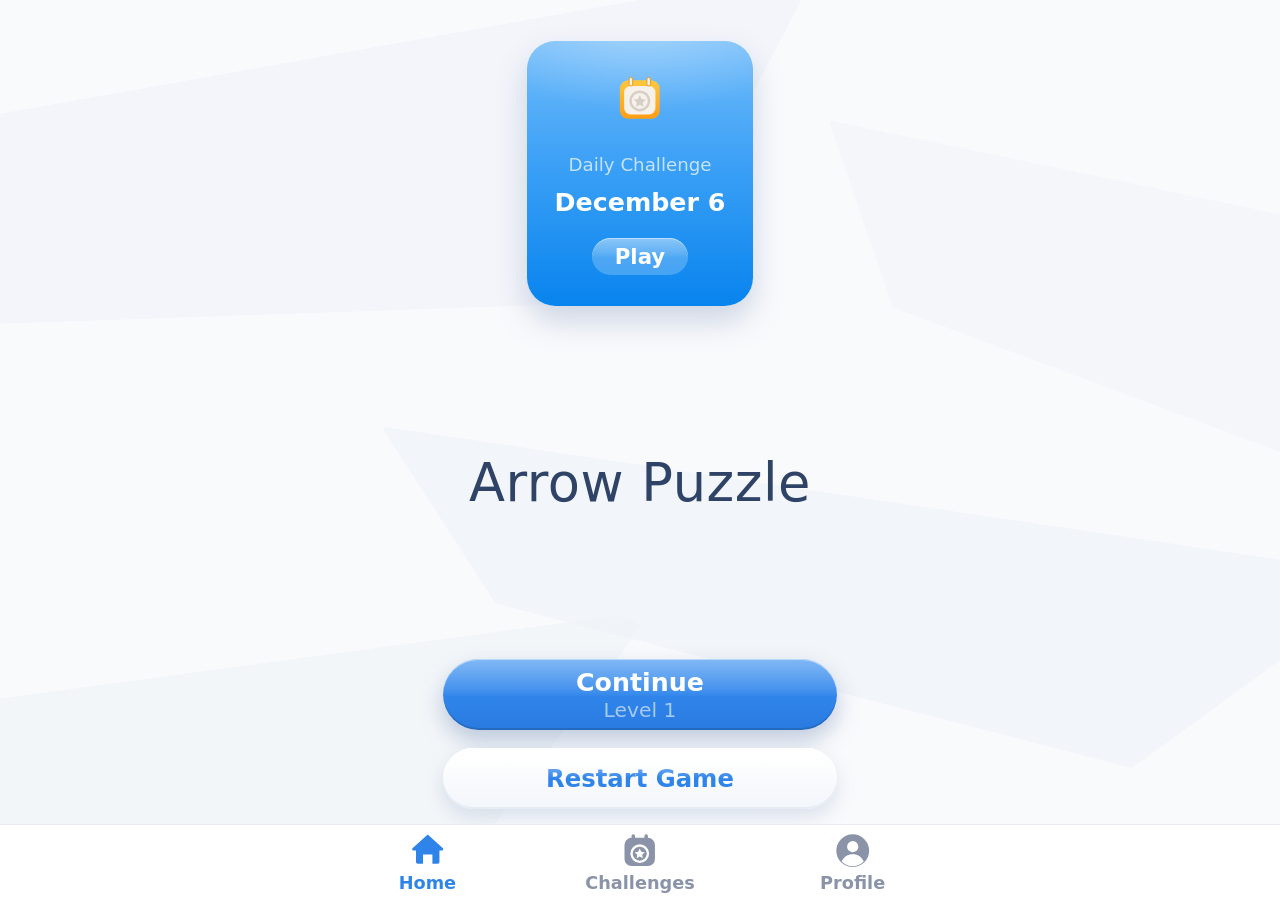
==== commit 3a9f2690: "Victory, animation & theme polish: slower eased arrows, hover/press springs, confetti canvas, Light/" ====
--- a/index.html
+++ b/index.html
@@ -1,21 +1,34 @@
 <!DOCTYPE html>
-<html lang="th">
+<html lang="en" data-theme="light">
 <head>
 <meta charset="utf-8">
 <meta name="viewport" content="width=device-width, initial-scale=1, maximum-scale=1, user-scalable=no, viewport-fit=cover">
 <meta name="theme-color" content="#f9fafc">
+<meta name="color-scheme" content="light dark">
 <meta name="apple-mobile-web-app-capable" content="yes">
 <meta name="mobile-web-app-capable" content="yes">
 <meta name="format-detection" content="telephone=no">
 <title>Arrow Puzzle</title>
 <link rel="icon" href="assets/icon.svg" type="image/svg+xml">
+<!-- runs before first paint: applies the saved theme so the wrong theme never flashes -->
+<script>
+(function () {
+  try {
+    var s = JSON.parse(localStorage.getItem('arrow-puzzle.v1') || '{}'), r = document.documentElement;
+    if (s.theme === 'dark' || s.theme === 'custom') r.setAttribute('data-theme', s.theme);
+    var c = JSON.parse(localStorage.getItem('arrow-puzzle.custom') || 'null');
+    if (c) for (var k in c) r.style.setProperty(k, c[k]);
+  } catch (e) {}
+})();
+</script>
+<link rel="stylesheet" href="css/themes.css">
 <link rel="stylesheet" href="css/style.css">
 </head>
 <body>
 <div id="app" data-screen="home">
 
   <!-- ================= HOME ================= -->
-  <section class="screen" id="s-home" aria-label="หน้าหลัก">
+  <section class="screen" id="s-home">
     <div class="bg-shapes" aria-hidden="true"><i></i><i></i><i></i><i></i></div>
     <div class="home-body">
       <div class="daily-card" id="daily-card">
@@ -28,33 +41,33 @@
           <circle cx="32" cy="35" r="13" fill="none" stroke="#d6cfc6" stroke-width="3.5"/>
           <path d="M32 27l2.6 5.4 5.9.8-4.3 4.1 1 5.9L32 40.4l-5.2 2.8 1-5.9-4.3-4.1 5.9-.8z" fill="#d6cfc6"/>
         </svg>
-        <div class="daily-lbl">คำท้าทายประจำวัน</div>
-        <div class="daily-date" id="daily-date">–</div>
-        <button class="pill-sm" id="btn-daily" data-action="play-daily">เล่น</button>
+        <div class="daily-lbl" data-i18n="daily_challenge">Daily Challenge</div>
+        <div class="daily-date" id="daily-date">&nbsp;</div>
+        <button class="pill-sm" id="btn-daily" data-action="play-daily" data-i18n="play">Play</button>
       </div>
       <h1 class="game-title">Arrow Puzzle</h1>
       <div class="home-btns">
         <button class="btn-primary" data-action="continue">
-          <span class="b1">เล่นเกมต่อไป</span>
-          <span class="b2" id="home-level">เลเวล 1</span>
-        </button>
-        <button class="btn-secondary" data-action="restart-game">รีสตาร์ทเกม</button>
-      </div>
-    </div>
-  </section>
-
-  <!-- ================= CHALLENGE ================= -->
-  <section class="screen" id="s-challenge" aria-label="คำท้า">
-    <div class="page-head"><h2>คำท้า</h2></div>
+          <span class="b1" data-i18n="continue">Continue</span>
+          <span class="b2" id="home-level">Level 1</span>
+        </button>
+        <button class="btn-secondary" data-action="restart-game" data-i18n="restart_game">Restart Game</button>
+      </div>
+    </div>
+  </section>
+
+  <!-- ================= CHALLENGES ================= -->
+  <section class="screen" id="s-challenge">
+    <div class="page-head"><h2 data-i18n="challenges">Challenges</h2></div>
     <div class="scroll">
       <div class="col">
         <div class="month-bar">
-          <button class="round-btn" data-action="month-prev" aria-label="เดือนก่อนหน้า">
-            <svg viewBox="0 0 24 24"><path d="M15 5l-7 7 7 7" fill="none" stroke="currentColor" stroke-width="2.4" stroke-linecap="round" stroke-linejoin="round"/></svg>
+          <button class="round-btn" data-action="month-prev" data-i18n-aria="prev_month" aria-label="Previous month">
+            <svg viewBox="0 0 24 24" aria-hidden="true"><path d="M15 5l-7 7 7 7" fill="none" stroke="currentColor" stroke-width="2.4" stroke-linecap="round" stroke-linejoin="round"/></svg>
           </button>
-          <div class="month-title" id="month-title">–</div>
-          <button class="round-btn" data-action="month-next" id="btn-month-next" aria-label="เดือนถัดไป">
-            <svg viewBox="0 0 24 24"><path d="M9 5l7 7-7 7" fill="none" stroke="currentColor" stroke-width="2.4" stroke-linecap="round" stroke-linejoin="round"/></svg>
+          <div class="month-title" id="month-title">&nbsp;</div>
+          <button class="round-btn" data-action="month-next" id="btn-month-next" data-i18n-aria="next_month" aria-label="Next month">
+            <svg viewBox="0 0 24 24" aria-hidden="true"><path d="M9 5l7 7-7 7" fill="none" stroke="currentColor" stroke-width="2.4" stroke-linecap="round" stroke-linejoin="round"/></svg>
           </button>
         </div>
         <div class="cal-week" id="cal-week"></div>
@@ -65,68 +78,64 @@
   </section>
 
   <!-- ================= PROFILE ================= -->
-  <section class="screen" id="s-profile" aria-label="ฉัน">
-    <div class="page-head"><h2>ฉัน</h2></div>
+  <section class="screen" id="s-profile">
+    <div class="page-head"><h2 data-i18n="profile">Profile</h2></div>
     <div class="scroll">
       <div class="col">
         <div class="avatar">
-          <svg viewBox="0 0 48 48"><circle cx="24" cy="18" r="9" fill="#fff"/><path d="M6 44c0-10 8-16 18-16s18 6 18 16z" fill="#fff"/></svg>
+          <svg viewBox="0 0 48 48" aria-hidden="true"><circle cx="24" cy="18" r="9" fill="#fff"/><path d="M6 44c0-10 8-16 18-16s18 6 18 16z" fill="#fff"/></svg>
         </div>
         <div class="stats">
-          <div class="stat"><b id="st-level">1</b><span>เลเวลปัจจุบัน</span></div>
-          <div class="stat"><b id="st-solved">0</b><span>ด่านที่ผ่าน</span></div>
-          <div class="stat"><b id="st-daily">0</b><span>คำท้าที่ผ่าน</span></div>
-        </div>
-        <div class="card-list">
-          <div class="row"><span>เสียง</span><button class="switch" data-action="toggle-sound" id="sw-sound-p" role="switch" aria-checked="true"><i></i></button></div>
-          <div class="row"><span>การสั่น</span><button class="switch" data-action="toggle-vibrate" id="sw-vib-p" role="switch" aria-checked="true"><i></i></button></div>
-        </div>
-        <button class="btn-secondary danger" data-action="reset-progress">ล้างความคืบหน้าทั้งหมด</button>
+          <div class="stat"><b id="st-level">1</b><span data-i18n="st_level">Current Level</span></div>
+          <div class="stat"><b id="st-solved">0</b><span data-i18n="st_solved">Levels Solved</span></div>
+          <div class="stat"><b id="st-daily">0</b><span data-i18n="st_daily">Challenges Won</span></div>
+        </div>
+        <div class="set-title" data-i18n="settings">Settings</div>
+        <div class="card-list" data-settings></div>
+        <button class="btn-secondary danger" data-action="reset-progress" data-i18n="reset_all">Reset All Progress</button>
       </div>
     </div>
   </section>
 
   <!-- ================= GAME ================= -->
-  <section class="screen" id="s-game" aria-label="เกม">
+  <section class="screen" id="s-game">
     <div class="panel">
       <header class="topbar col">
-        <button class="icon-btn" data-action="home" aria-label="กลับ">
-          <svg viewBox="0 0 24 24"><path d="M15 4.5L7.5 12 15 19.5" fill="none" stroke="currentColor" stroke-width="2.4" stroke-linecap="round" stroke-linejoin="round"/></svg>
-        </button>
-        <h2 id="g-title">เลเวล 1</h2>
-        <button class="icon-btn" data-action="pause" aria-label="ตั้งค่า">
+        <button class="icon-btn" data-action="home" data-i18n-aria="home" aria-label="Home">
+          <svg viewBox="0 0 24 24" aria-hidden="true"><path d="M15 4.5L7.5 12 15 19.5" fill="none" stroke="currentColor" stroke-width="2.4" stroke-linecap="round" stroke-linejoin="round"/></svg>
+        </button>
+        <h2 id="g-title">Level 1</h2>
+        <button class="icon-btn" data-action="pause" data-i18n-aria="pause" aria-label="Pause">
           <svg viewBox="0 0 24 24" aria-hidden="true"><path d="M10.14 4.53 L10.44 2.12 L13.56 2.12 L13.86 4.53 A 7.7 7.7 0 0 1 15.97 5.40 L17.88 3.91 L20.09 6.12 L18.60 8.03 A 7.7 7.7 0 0 1 19.47 10.14 L21.88 10.44 L21.88 13.56 L19.47 13.86 A 7.7 7.7 0 0 1 18.60 15.97 L20.09 17.88 L17.88 20.09 L15.97 18.60 A 7.7 7.7 0 0 1 13.86 19.47 L13.56 21.88 L10.44 21.88 L10.14 19.47 A 7.7 7.7 0 0 1 8.03 18.60 L6.12 20.09 L3.91 17.88 L5.40 15.97 A 7.7 7.7 0 0 1 4.53 13.86 L2.12 13.56 L2.12 10.44 L4.53 10.14 A 7.7 7.7 0 0 1 5.40 8.03 L3.91 6.12 L6.12 3.91 L8.03 5.40 A 7.7 7.7 0 0 1 10.14 4.53 Z" fill="none" stroke="currentColor" stroke-width="2" stroke-linejoin="round"/><circle cx="12" cy="12" r="3.1" fill="none" stroke="currentColor" stroke-width="2"/></svg>
         </button>
       </header>
       <div class="stats-row col">
-        <div class="chip chip-count">
-          <svg viewBox="0 0 24 24" aria-hidden="true"><path d="M20.5 3.5L3.2 10.2c-.7.3-.7 1.3 0 1.5l6.2 2.2 2.2 6.2c.3.7 1.2.7 1.5 0L20.5 3.5z" fill="#5b667c"/></svg>
+        <div class="chip chip-count" data-i18n-aria="arrows_left" aria-label="Arrows left">
+          <svg viewBox="0 0 24 24" aria-hidden="true"><path d="M20.5 3.5L3.2 10.2c-.7.3-.7 1.3 0 1.5l6.2 2.2 2.2 6.2c.3.7 1.2.7 1.5 0L20.5 3.5z" fill="currentColor"/></svg>
           <span id="g-count">0</span>
         </div>
-        <div class="hearts" id="g-hearts" aria-label="หัวใจ">
-          <svg class="heart" viewBox="0 0 32 30"><use href="#ic-heart"/></svg>
-          <svg class="heart" viewBox="0 0 32 30"><use href="#ic-heart"/></svg>
-          <svg class="heart" viewBox="0 0 32 30"><use href="#ic-heart"/></svg>
-        </div>
-        <div class="chip chip-diff" id="g-diff">ง่าย</div>
+        <div class="lives" id="g-lives" role="img" data-i18n-aria="lives" aria-label="Lives">
+          <i class="life"></i><i class="life"></i><i class="life"></i>
+        </div>
+        <div class="chip chip-diff" id="g-diff">Easy</div>
       </div>
       <div id="stage">
-        <canvas id="board" aria-label="กระดานเกม"></canvas>
+        <canvas id="board" data-i18n-aria="board" aria-label="Game board"></canvas>
         <div id="dev" hidden>
           <pre id="dev-out">dev</pre>
           <div class="dev-btns">
             <button data-action="dev-grid" id="dv-grid">grid</button>
             <button data-action="dev-perf" id="dv-perf">perf</button>
-            <button data-action="dev-off" aria-label="close"><svg viewBox="0 0 24 24" width="10" height="10"><path d="M5 5l14 14M19 5L5 19" stroke="currentColor" stroke-width="3" stroke-linecap="round"/></svg></button>
+            <button data-action="dev-off" aria-label="close"><svg viewBox="0 0 24 24" width="10" height="10" aria-hidden="true"><path d="M5 5l14 14M19 5L5 19" stroke="currentColor" stroke-width="3" stroke-linecap="round"/></svg></button>
           </div>
         </div>
-        <button class="fit-btn" id="btn-fit" data-action="fit" aria-label="ย่อให้พอดี">
-          <svg viewBox="0 0 24 24"><path d="M4 9V4h5M20 9V4h-5M4 15v5h5M20 15v5h-5" fill="none" stroke="currentColor" stroke-width="2.4" stroke-linecap="round" stroke-linejoin="round"/></svg>
+        <button class="fit-btn" id="btn-fit" data-action="fit" data-i18n-aria="fit" aria-label="Fit to screen">
+          <svg viewBox="0 0 24 24" aria-hidden="true"><path d="M4 9V4h5M20 9V4h-5M4 15v5h5M20 15v5h-5" fill="none" stroke="currentColor" stroke-width="2.4" stroke-linecap="round" stroke-linejoin="round"/></svg>
         </button>
       </div>
       <footer class="tools">
-        <canvas id="dotmap" aria-label="แผนที่จุดแสดงตำแหน่งลูกศร" role="img"></canvas>
-        <button class="tool" data-action="hint" id="btn-hint" aria-label="คำใบ้">
+        <canvas id="dotmap" data-i18n-aria="dotmap" aria-label="Dot map of arrow positions" role="img"></canvas>
+        <button class="tool" data-action="hint" id="btn-hint" data-i18n-aria="hint" aria-label="Hint">
           <svg viewBox="0 0 48 56" aria-hidden="true">
             <defs><radialGradient id="gbulb" cx=".38" cy=".3" r=".8"><stop offset="0" stop-color="#ffe46b"/><stop offset=".6" stop-color="#ffbe16"/><stop offset="1" stop-color="#f09a00"/></radialGradient></defs>
             <path d="M24 4C14.6 4 8 10.8 8 19.2c0 5.2 2.4 8.8 5.2 11.8 1.6 1.7 2.4 3.4 2.4 5.4V38h16.8v-1.6c0-2 .8-3.7 2.4-5.4 2.8-3 5.2-6.6 5.2-11.8C40 10.8 33.4 4 24 4z" fill="url(#gbulb)"/>
@@ -137,14 +146,12 @@
           </svg>
           <span class="badge" id="b-hint">3</span>
         </button>
-        <button class="tool" data-action="ruler" id="btn-ruler" aria-label="ไม้บรรทัด">
+        <button class="tool" data-action="ruler" id="btn-ruler" data-i18n-aria="ruler" aria-label="Ruler">
           <svg viewBox="0 0 48 56" aria-hidden="true">
             <defs><linearGradient id="grul" x1="0" y1="0" x2="1" y2="1"><stop offset="0" stop-color="#8f86ff"/><stop offset="1" stop-color="#5546e6"/></linearGradient></defs>
             <g transform="rotate(35 24 28)">
               <rect x="14" y="2" width="20" height="52" rx="4" fill="url(#grul)"/>
-              <g stroke="#e9e6ff" stroke-width="2" stroke-linecap="round" opacity=".9">
-                <path d="M14 10h6M14 18h4M14 26h6M14 34h4M14 42h6"/>
-              </g>
+              <g stroke="#e9e6ff" stroke-width="2" stroke-linecap="round" opacity=".9"><path d="M14 10h6M14 18h4M14 26h6M14 34h4M14 42h6"/></g>
               <rect x="25" y="8" width="3.4" height="30" rx="1.7" fill="#fff" opacity=".35"/>
               <circle cx="24" cy="47" r="2.4" fill="#fff"/>
             </g>
@@ -157,18 +164,18 @@
   </section>
 
   <!-- ================= TAB BAR ================= -->
-  <nav id="tabbar" aria-label="เมนู">
+  <nav id="tabbar">
     <button class="tab" data-tab="home" data-action="tab">
-      <svg viewBox="0 0 32 32"><path d="M16 3.5L3 15.2c-.7.6-.3 1.8.7 1.8H6v10c0 .8.7 1.5 1.5 1.5H12v-8h8v8h4.5c.8 0 1.5-.7 1.5-1.5V17h2.3c1 0 1.4-1.2.7-1.8z" fill="currentColor"/></svg>
-      <span>หน้าหลัก</span>
+      <svg viewBox="0 0 32 32" aria-hidden="true"><path d="M16 3.5L3 15.2c-.7.6-.3 1.8.7 1.8H6v10c0 .8.7 1.5 1.5 1.5H12v-8h8v8h4.5c.8 0 1.5-.7 1.5-1.5V17h2.3c1 0 1.4-1.2.7-1.8z" fill="currentColor"/></svg>
+      <span data-i18n="tab_home">Home</span>
     </button>
     <button class="tab" data-tab="challenge" data-action="tab">
-      <svg viewBox="0 0 32 32"><rect x="3" y="5" width="26" height="24" rx="6" fill="currentColor"/><rect x="9" y="2" width="3" height="7" rx="1.5" fill="currentColor"/><rect x="20" y="2" width="3" height="7" rx="1.5" fill="currentColor"/><circle cx="16" cy="18.5" r="7" fill="none" stroke="#fff" stroke-width="2"/><path d="M16 14.2l1.3 2.7 3 .4-2.2 2.1.5 3-2.6-1.4-2.6 1.4.5-3-2.2-2.1 3-.4z" fill="#fff"/></svg>
-      <span>คำท้า</span>
+      <svg viewBox="0 0 32 32" aria-hidden="true"><rect x="3" y="5" width="26" height="24" rx="6" fill="currentColor"/><rect x="9" y="2" width="3" height="7" rx="1.5" fill="currentColor"/><rect x="20" y="2" width="3" height="7" rx="1.5" fill="currentColor"/><circle cx="16" cy="18.5" r="7" fill="none" stroke="#fff" stroke-width="2"/><path d="M16 14.2l1.3 2.7 3 .4-2.2 2.1.5 3-2.6-1.4-2.6 1.4.5-3-2.2-2.1 3-.4z" fill="#fff"/></svg>
+      <span data-i18n="tab_challenges">Challenges</span>
     </button>
     <button class="tab" data-tab="profile" data-action="tab">
-      <svg viewBox="0 0 32 32"><circle cx="16" cy="16" r="14" fill="currentColor"/><circle cx="16" cy="12.5" r="4.8" fill="#fff"/><path d="M6.6 25.2c1.6-4 5.3-6.2 9.4-6.2s7.8 2.2 9.4 6.2c-2.5 2.6-5.8 4-9.4 4s-6.9-1.4-9.4-4z" fill="#fff"/></svg>
-      <span>ฉัน</span>
+      <svg viewBox="0 0 32 32" aria-hidden="true"><circle cx="16" cy="16" r="14" fill="currentColor"/><circle cx="16" cy="12.5" r="4.8" fill="#fff"/><path d="M6.6 25.2c1.6-4 5.3-6.2 9.4-6.2s7.8 2.2 9.4 6.2c-2.5 2.6-5.8 4-9.4 4s-6.9-1.4-9.4-4z" fill="#fff"/></svg>
+      <span data-i18n="tab_profile">Profile</span>
     </button>
   </nav>
 
@@ -178,63 +185,54 @@
   <!-- ================= MODALS ================= -->
   <div class="modal" id="m-pause" hidden>
     <div class="card">
-      <h3>ตั้งค่า</h3>
-      <div class="row"><span>เสียง</span><button class="switch" data-action="toggle-sound" id="sw-sound" role="switch" aria-checked="true"><i></i></button></div>
-      <div class="row"><span>การสั่น</span><button class="switch" data-action="toggle-vibrate" id="sw-vib" role="switch" aria-checked="true"><i></i></button></div>
-      <button class="btn-primary slim" data-action="resume">เล่นต่อ</button>
-      <button class="btn-secondary" data-action="restart-level">เริ่มด่านใหม่</button>
-      <button class="btn-secondary" data-action="home">กลับหน้าหลัก</button>
+      <h3 data-i18n="settings">Settings</h3>
+      <div data-settings></div>
+      <button class="btn-primary slim" data-action="resume" data-i18n="resume">Resume</button>
+      <button class="btn-secondary" data-action="restart-level" data-i18n="restart">Restart</button>
+      <button class="btn-secondary" data-action="home" data-i18n="home">Home</button>
     </div>
   </div>
 
   <div class="modal" id="m-win" hidden>
-    <div class="card center">
+    <div class="card">
       <div class="medal" aria-hidden="true">
         <svg viewBox="0 0 64 64"><circle cx="32" cy="32" r="28" fill="#ffc83d"/><circle cx="32" cy="32" r="22" fill="#ffb000"/><path d="M32 16l4.8 10 11 1.5-8 7.6 2 10.9L32 40.8l-9.8 5.2 2-10.9-8-7.6 11-1.5z" fill="#fff"/></svg>
       </div>
-      <h3 id="win-title">ผ่านด่าน!</h3>
+      <h3 id="win-title">Level Complete!</h3>
       <p id="win-sub"></p>
-      <button class="btn-primary slim" data-action="next" id="btn-next">ด่านถัดไป</button>
-      <button class="btn-secondary" data-action="restart-level">เล่นซ้ำ</button>
+      <button class="btn-primary slim" data-action="next" id="btn-next">Next Level</button>
+      <button class="btn-secondary" data-action="restart-level" data-i18n="replay">Replay</button>
     </div>
   </div>
 
   <div class="modal" id="m-lose" hidden>
-    <div class="card center">
-      <svg class="heart big" viewBox="0 0 32 30"><use href="#ic-heart-off"/></svg>
-      <h3>หัวใจหมดแล้ว</h3>
-      <p>ลองดูอีกครั้ง ใช้คำใบ้ช่วยได้นะ</p>
-      <button class="btn-primary slim" data-action="restart-level">เล่นใหม่</button>
-      <button class="btn-secondary" data-action="home">กลับหน้าหลัก</button>
+    <div class="card">
+      <svg class="lose-ico" viewBox="0 0 24 24" aria-hidden="true"><circle cx="12" cy="12" r="9.5" fill="none" stroke="currentColor" stroke-width="2"/><path d="M8.5 8.5l7 7M15.5 8.5l-7 7" fill="none" stroke="currentColor" stroke-width="2.4" stroke-linecap="round"/></svg>
+      <h3 data-i18n="out_of_lives">Out of Lives</h3>
+      <p data-i18n="out_of_lives_sub">Give it another go. Hints can help!</p>
+      <button class="btn-primary slim" data-action="restart-level" data-i18n="try_again">Try Again</button>
+      <button class="btn-secondary" data-action="home" data-i18n="home">Home</button>
     </div>
   </div>
 
   <div class="modal" id="m-confirm" hidden>
-    <div class="card center">
-      <h3 id="cf-title">ยืนยัน</h3>
+    <div class="card">
+      <h3 id="cf-title">Confirm</h3>
       <p id="cf-text"></p>
-      <button class="btn-primary slim" data-action="confirm-yes">ยืนยัน</button>
-      <button class="btn-secondary" data-action="confirm-no">ยกเลิก</button>
-    </div>
-  </div>
-
-  <!-- shared SVG symbols -->
-  <svg width="0" height="0" style="position:absolute" aria-hidden="true">
-    <defs>
-      <linearGradient id="gheart" x1="0" y1="0" x2="0" y2="1"><stop offset="0" stop-color="#ff6666"/><stop offset="1" stop-color="#f02c2c"/></linearGradient>
-      <symbol id="ic-heart" viewBox="0 0 32 30">
-        <path d="M16 28.2C7 21.8 1.6 16.9 1.6 10.4 1.6 5.6 5.2 2 9.8 2c2.6 0 4.9 1.2 6.2 3.2C17.3 3.2 19.6 2 22.2 2c4.6 0 8.2 3.6 8.2 8.4 0 6.5-5.4 11.4-14.4 17.8z" fill="url(#gheart)"/>
-      </symbol>
-      <symbol id="ic-heart-off" viewBox="0 0 32 30">
-        <path d="M16 28.2C7 21.8 1.6 16.9 1.6 10.4 1.6 5.6 5.2 2 9.8 2c2.6 0 4.9 1.2 6.2 3.2C17.3 3.2 19.6 2 22.2 2c4.6 0 8.2 3.6 8.2 8.4 0 6.5-5.4 11.4-14.4 17.8z" fill="#dfe4ee"/>
-      </symbol>
-    </defs>
-  </svg>
+      <button class="btn-primary slim" data-action="confirm-yes" data-i18n="confirm">Confirm</button>
+      <button class="btn-secondary" data-action="confirm-no" data-i18n="cancel">Cancel</button>
+    </div>
+  </div>
+
+  <!-- confetti sits above everything (including modals) and never blocks input -->
+  <canvas id="confetti" aria-hidden="true"></canvas>
 </div>
 
 <script src="js/engine.js"></script>
+<script src="js/i18n.js"></script>
 <script src="js/levels.js"></script>
 <script src="js/storage.js"></script>
+<script src="js/theme.js"></script>
 <script src="js/audio.js"></script>
 <script src="js/dotmap.js"></script>
 <script src="js/view.js"></script>
--- a/css/themes.css
+++ b/css/themes.css
@@ -0,0 +1,113 @@
+/* Arrow Puzzle — themes.css
+ * Every colour in the game comes from these CSS variables (UI, board, arrows, dot map).
+ * To make your own look: edit the [data-theme="custom"] block below, or call
+ *   ArrowPuzzle.setCustomTheme({ '--accent': '#e0457b', '--ink': '#3a1230' })
+ * at runtime (saved in localStorage). The canvas colours (--ink, --dot-empty, --hint, ...)
+ * are read from here too, so the board follows the theme. */
+
+:root, :root[data-theme="light"] {
+  color-scheme: light;
+  --bg: #f9fafc;
+  --bg-shape: #f1f4f9;
+  --surface: #ffffff;
+  --surface-2: #f3f6fb;
+  --panel: #ffffff;
+  --strip: #dde3ec;
+  --board-bg: #ffffff;
+  --text: #2f4366;
+  --text-strong: #0f1630;
+  --text-muted: #8a94a8;
+  --chip-1: #f4f6fb; --chip-2: #eaeef6; --chip-text: #596277;
+  --border: #e8ecf2;
+  --accent: #2f84ea; --accent-hi: #4093f0; --accent-lo: #2a7be0; --on-accent: #ffffff; --on-accent-muted: rgba(255,255,255,.58);
+  --accent-soft: #eef3fb;
+  --card-1: #72bcfa; --card-2: #3da1f6; --card-3: #0884ee;
+  --life: #ff6b57; --life-off: #dfe4ee;
+  --shadow-rgb: 80, 110, 160;
+  --overlay: rgba(14, 22, 80, .36);
+  --switch-off: #cfd6e3;
+  --tool-1: #ffffff; --tool-2: #f1f4fa;
+  --avatar-1: #8d98b3; --avatar-2: #6e7a98;
+  --hl: .34;                       /* strength of the glossy highlight band */
+  --done-1: #72bcfa; --done-2: #2f9bf4;
+  --tab-off: #8a93a8;
+  /* board / canvas colours */
+  --ink: #0e1650;                  /* arrows */
+  --dot-empty: #d3d9e4;            /* empty-cell dots on the board */
+  --hint: #2f86eb; --glow: #ffb800;
+  --danger: #ef4444; --warn: #f97316; --ok: #22c55e;
+  --map-bg-1: #fafbfd; --map-bg-2: #f1f4f9;
+  --map-empty: #f0f3f8; --map-avail: #2f86eb; --map-blocked: #96a0b6; --map-removed: #d6dde9;
+  --confetti-1: #2f86eb; --confetti-2: #ffb800; --confetti-3: #ef4444; --confetti-4: #22c55e; --confetti-5: #a855f7; --confetti-6: #0e1650;
+}
+
+:root[data-theme="dark"] {
+  color-scheme: dark;
+  --bg: #0d1222;
+  --bg-shape: #131a30;
+  --surface: #1a2240;
+  --surface-2: #151c36;
+  --panel: #111832;
+  --strip: #080c19;
+  --board-bg: #0f1530;
+  --text: #c9d4f2;
+  --text-strong: #f2f5ff;
+  --text-muted: #8190b3;
+  --chip-1: #232c4d; --chip-2: #1d2542; --chip-text: #bcc8e8;
+  --border: #243055;
+  --accent: #4d9bff; --accent-hi: #66acff; --accent-lo: #3a86ea; --on-accent: #ffffff; --on-accent-muted: rgba(255,255,255,.62);
+  --accent-soft: #1f2a4d;
+  --card-1: #3a6fd0; --card-2: #2c58b4; --card-3: #20449a;
+  --life: #ff7a66; --life-off: #2a3354;
+  --shadow-rgb: 0, 0, 0;
+  --overlay: rgba(2, 5, 18, .6);
+  --switch-off: #36426a;
+  --tool-1: #26305a; --tool-2: #1c2447;
+  --avatar-1: #44527e; --avatar-2: #2f3b63;
+  --hl: .16;
+  --done-1: #3f78d8; --done-2: #2c5cb8;
+  --tab-off: #6f7ea3;
+  --ink: #e4eaff;
+  --dot-empty: #2b3558;
+  --hint: #5eb0ff; --glow: #ffc83d;
+  --danger: #ff5d63; --warn: #ff9347; --ok: #3ddc84;
+  --map-bg-1: #161d3a; --map-bg-2: #121833;
+  --map-empty: #232c4c; --map-avail: #5eb0ff; --map-blocked: #5c6a92; --map-removed: #2d3860;
+  --confetti-1: #5eb0ff; --confetti-2: #ffc83d; --confetti-3: #ff5d63; --confetti-4: #3ddc84; --confetti-5: #c084fc; --confetti-6: #e4eaff;
+}
+
+/* Custom theme: a warm "Sunset" palette. Edit freely (or override at runtime). */
+:root[data-theme="custom"] {
+  color-scheme: light;
+  --bg: #fff8f1;
+  --bg-shape: #fdeee0;
+  --surface: #ffffff;
+  --surface-2: #fff3e8;
+  --panel: #fffdfa;
+  --strip: #f2dcc8;
+  --board-bg: #fffdfa;
+  --text: #5a3a33;
+  --text-strong: #2e1614;
+  --text-muted: #a98b7e;
+  --chip-1: #fdf0e4; --chip-2: #f8e4d2; --chip-text: #7a584c;
+  --border: #f1e0d1;
+  --accent: #e8575a; --accent-hi: #f06c6c; --accent-lo: #d84649; --on-accent: #ffffff; --on-accent-muted: rgba(255,255,255,.66);
+  --accent-soft: #fdeceb;
+  --card-1: #ffb26b; --card-2: #ff8a5c; --card-3: #ec5f5c;
+  --life: #e8575a; --life-off: #efdccd;
+  --shadow-rgb: 150, 90, 60;
+  --overlay: rgba(60, 20, 20, .38);
+  --switch-off: #e6cfbd;
+  --tool-1: #ffffff; --tool-2: #fff0e2;
+  --avatar-1: #d29a86; --avatar-2: #b87a68;
+  --hl: .34;
+  --done-1: #ffa56b; --done-2: #ec6a5e;
+  --tab-off: #b99c8f;
+  --ink: #3a1d33;
+  --dot-empty: #efd9c6;
+  --hint: #e8575a; --glow: #ffb800;
+  --danger: #d63a3f; --warn: #f97316; --ok: #1fa971;
+  --map-bg-1: #fffaf5; --map-bg-2: #fdeee0;
+  --map-empty: #f6e6d8; --map-avail: #e8575a; --map-blocked: #c7a99a; --map-removed: #ecd8c8;
+  --confetti-1: #e8575a; --confetti-2: #ffb800; --confetti-3: #ff8a5c; --confetti-4: #1fa971; --confetti-5: #8e5cf6; --confetti-6: #3a1d33;
+}
--- a/css/style.css
+++ b/css/style.css
@@ -1,22 +1,28 @@
 /* Arrow Puzzle — style.css
- * All sizes derive from --u (= 1% of the design width, 9:16 portrait).
- * main.js sets --u from the real size of #app (the iframe area) via ResizeObserver;
- * the fallback below uses viewport units, which inside an iframe are the iframe size. */
+ * Colours come from css/themes.css (CSS variables). Sizes derive from --u (= 1% of the design
+ * width, 9:16 portrait); main.js sets --u from the real size of #app (the iframe area).
+ * Motion tokens live at the top: change them here to retune the whole UI. */
 :root {
   --u: min(1vw, 0.5625vh);
-  --ink: #0e1650;
-  --blue: #2f84ea;
-  --blue-d: #1f6fd6;
-  --text: #2f4366;
-  --muted: #8a94a8;
-  --pill: #eef1f7;
-  --bg: #f9fafc;
-  --strip: #dde3ec;
+  --blue: var(--accent);
+  /* motion */
+  --ease-out: cubic-bezier(.22, .8, .3, 1);
+  --ease-spring: cubic-bezier(.3, 2, .45, 1);        /* press release: one small overshoot */
+  --ease-pop: cubic-bezier(.22, 1.1, .36, 1);
+  --t-ui: 280ms;       /* general UI            250-320 */
+  --t-press: 150ms;    /* press in              130-180 */
+  --t-release: 320ms;  /* spring back */
+  --t-hover: 220ms;    /* hover                 180-250 */
+  --t-panel: 350ms;    /* panels / screens      300-400 */
+  --t-win: 420ms;      /* victory panel         350-450 */
   --safe-t: env(safe-area-inset-top, 0px);
   --safe-b: env(safe-area-inset-bottom, 0px);
   --safe-l: env(safe-area-inset-left, 0px);
   --safe-r: env(safe-area-inset-right, 0px);
-  --font: "Noto Sans Thai", "Sarabun", "Prompt", "Segoe UI", system-ui, -apple-system, "Helvetica Neue", Arial, "Thonburi", "Tahoma", sans-serif;
+  --font: system-ui, -apple-system, "Segoe UI", Roboto, "Helvetica Neue", Arial, "Noto Sans", "Noto Sans Thai", "Sarabun", sans-serif;
+  --sh-soft: 0 calc(var(--u) * 1.6) calc(var(--u) * 4) rgba(var(--shadow-rgb), .18);
+  --sh-lift: 0 calc(var(--u) * 2.4) calc(var(--u) * 5.4) rgba(var(--shadow-rgb), .28);
+  --gloss: linear-gradient(180deg, rgba(255,255,255,var(--hl)) 0%, rgba(255,255,255,calc(var(--hl) * .3)) 42%, rgba(255,255,255,0) 54%);
 }
 
 * { box-sizing: border-box; -webkit-tap-highlight-color: transparent; -webkit-touch-callout: none; }
@@ -36,10 +42,18 @@
 
 #app { position: absolute; inset: 0; overflow: hidden; background: var(--bg); }
 
+/* smooth theme switch: colour properties only, for ~350ms */
+html.theme-anim *, html.theme-anim *::before, html.theme-anim *::after {
+  transition: background-color var(--t-panel) ease, color var(--t-panel) ease, border-color var(--t-panel) ease,
+              fill var(--t-panel) ease, stroke var(--t-panel) ease, box-shadow var(--t-panel) ease !important;
+}
+
 .screen {
   position: absolute; inset: 0; display: none; flex-direction: column;
   padding-left: var(--safe-l); padding-right: var(--safe-r);
-}
+  animation: screenIn var(--t-panel) var(--ease-out);
+}
+@keyframes screenIn { from { opacity: 0; } to { opacity: 1; } }
 #app[data-screen="home"] #s-home,
 #app[data-screen="challenge"] #s-challenge,
 #app[data-screen="profile"] #s-profile,
@@ -49,10 +63,7 @@
 
 /* ---------- HOME ---------- */
 .bg-shapes { position: absolute; inset: 0; overflow: hidden; pointer-events: none; }
-.bg-shapes i {
-  position: absolute; background: #f1f4f9; border-radius: calc(var(--u) * 9);
-  clip-path: polygon(0 12%, 100% 0, 78% 100%, 14% 78%);
-}
+.bg-shapes i { position: absolute; background: var(--bg-shape); border-radius: calc(var(--u) * 9); clip-path: polygon(0 12%, 100% 0, 78% 100%, 14% 78%); }
 .bg-shapes i:nth-child(1) { width: 78%; height: 34%; left: -12%; top: 4%; transform: rotate(-8deg); opacity: .7; }
 .bg-shapes i:nth-child(2) { width: 60%; height: 28%; right: -22%; top: 20%; transform: rotate(14deg); opacity: .55; }
 .bg-shapes i:nth-child(3) { width: 80%; height: 26%; left: 28%; bottom: 20%; transform: rotate(10deg); opacity: .8; }
@@ -66,17 +77,18 @@
 .daily-card {
   width: calc(var(--u) * 44.6); padding: calc(var(--u) * 7) 0 calc(var(--u) * 6);
   border-radius: calc(var(--u) * 5.6);
-  background: linear-gradient(180deg, #72bcfa 0%, #3da1f6 45%, #0884ee 100%);
-  box-shadow: 0 calc(var(--u) * 3) calc(var(--u) * 6) rgba(33, 120, 220, .22);
+  background: linear-gradient(180deg, var(--card-1) 0%, var(--card-2) 45%, var(--card-3) 100%);
+  box-shadow: 0 calc(var(--u) * 3) calc(var(--u) * 6) rgba(var(--shadow-rgb), .26);
   display: flex; flex-direction: column; align-items: center; color: #fff;
+  position: relative; isolation: isolate;
 }
 .cal-ico { width: calc(var(--u) * 9); height: calc(var(--u) * 9); }
-.daily-lbl { margin-top: calc(var(--u) * 6.5); font-size: calc(var(--u) * 3.6); color: rgba(255,255,255,.62); }
+.daily-lbl { margin-top: calc(var(--u) * 6.5); font-size: calc(var(--u) * 3.6); color: rgba(255,255,255,.7); }
 .daily-date { margin-top: calc(var(--u) * 2.4); font-size: calc(var(--u) * 5); font-weight: 700; }
 .pill-sm {
   margin-top: calc(var(--u) * 4.2); min-width: calc(var(--u) * 19); height: calc(var(--u) * 7.4);
-  padding: 0 calc(var(--u) * 4); border-radius: 99px; background: rgba(255,255,255,.2);
-  color: #fff; font-size: calc(var(--u) * 4.4); font-weight: 700;
+  padding: 0 calc(var(--u) * 4); border-radius: 99px; background: rgba(255,255,255,.22);
+  color: #fff; font-size: calc(var(--u) * 4.2); font-weight: 700;
 }
 .game-title { font-size: calc(var(--u) * 10.4); font-weight: 400; color: var(--text); letter-spacing: .01em; text-align: center; }
 .home-btns { width: min(100%, calc(var(--u) * 78)); display: flex; flex-direction: column; gap: calc(var(--u) * 3.6); }
@@ -85,115 +97,110 @@
   width: 100%; border-radius: 99px; text-align: center; display: flex; flex-direction: column;
   align-items: center; justify-content: center;
 }
-.btn-primary {
-  min-height: calc(var(--u) * 14); background: var(--blue); color: #fff;
-  box-shadow: 0 calc(var(--u) * 2) calc(var(--u) * 4) rgba(47,132,234,.3);
-}
+.btn-primary { min-height: calc(var(--u) * 14); color: var(--on-accent); }
 .btn-primary .b1 { font-size: calc(var(--u) * 5); font-weight: 700; line-height: 1.25; }
-.btn-primary .b2 { font-size: calc(var(--u) * 4); color: rgba(255,255,255,.55); line-height: 1.2; }
+.btn-primary .b2 { font-size: calc(var(--u) * 4); color: var(--on-accent-muted); line-height: 1.2; }
 .btn-primary.slim { min-height: calc(var(--u) * 12); font-size: calc(var(--u) * 4.8); font-weight: 700; }
-.btn-secondary {
-  min-height: calc(var(--u) * 12); background: #fff; color: var(--blue); font-size: calc(var(--u) * 4.8); font-weight: 700;
-  box-shadow: 0 calc(var(--u) * 1.6) calc(var(--u) * 4) rgba(80,110,160,.18);
-}
-.btn-secondary.danger { color: #e5484d; margin-top: calc(var(--u) * 6); }
+.btn-secondary { min-height: calc(var(--u) * 12); color: var(--accent); font-size: calc(var(--u) * 4.8); font-weight: 700; }
+.btn-secondary.danger { color: var(--danger); margin-top: calc(var(--u) * 6); }
 
 /* ---------- TAB BAR ---------- */
 #tabbar {
   position: absolute; left: 0; right: 0; bottom: 0; display: none;
   height: calc(var(--u) * 15 + var(--safe-b)); padding-bottom: var(--safe-b);
-  background: #fff; border-top: 1px solid #e8ecf2;
-  justify-content: center;
-}
-#app[data-screen="home"] #tabbar,
-#app[data-screen="challenge"] #tabbar,
-#app[data-screen="profile"] #tabbar { display: flex; }
+  background: var(--surface); border-top: 1px solid var(--border); justify-content: center;
+}
+#app[data-screen="home"] #tabbar, #app[data-screen="challenge"] #tabbar, #app[data-screen="profile"] #tabbar { display: flex; }
 .tab {
   flex: 1; max-width: calc(var(--u) * 42); display: flex; flex-direction: column; align-items: center; justify-content: center;
-  gap: calc(var(--u) * 0.6); color: #8a93a8; font-size: calc(var(--u) * 3.5); font-weight: 600;
+  gap: calc(var(--u) * 0.6); color: var(--tab-off); font-size: calc(var(--u) * 3.5); font-weight: 600;
 }
 .tab svg { width: calc(var(--u) * 7.4); height: calc(var(--u) * 7.4); }
-.tab.on { color: var(--blue); }
+.tab.on { color: var(--accent); }
 
 /* ---------- CHALLENGE / PROFILE ---------- */
 #s-challenge, #s-profile { padding-bottom: calc(var(--u) * 15 + var(--safe-b)); background: var(--bg); }
 .page-head { padding: calc(var(--safe-t) + var(--u) * 5) calc(var(--u) * 6) calc(var(--u) * 3); text-align: center; }
-.page-head h2 { font-size: calc(var(--u) * 5.8); font-weight: 700; color: #0f1630; }
+.page-head h2 { font-size: calc(var(--u) * 5.8); font-weight: 700; color: var(--text-strong); }
 .scroll { flex: 1; min-height: 0; overflow-y: auto; overflow-x: hidden; touch-action: pan-y; -webkit-overflow-scrolling: touch; padding: 0 calc(var(--u) * 5) calc(var(--u) * 6); }
 .month-bar { display: flex; align-items: center; justify-content: space-between; margin: calc(var(--u) * 2) 0 calc(var(--u) * 4); }
 .month-title { font-size: calc(var(--u) * 4.8); font-weight: 700; color: var(--text); }
-.round-btn { width: calc(var(--u) * 10); height: calc(var(--u) * 10); border-radius: 50%; background: #fff; color: var(--blue);
-  box-shadow: 0 calc(var(--u) * 1) calc(var(--u) * 3) rgba(80,110,160,.18); display: grid; place-items: center; }
+.round-btn { width: calc(var(--u) * 10); height: calc(var(--u) * 10); border-radius: 50%; color: var(--accent); display: grid; place-items: center; }
 .round-btn svg { width: calc(var(--u) * 5.6); height: calc(var(--u) * 5.6); }
 .round-btn:disabled { opacity: .35; }
 .cal-week, .cal-grid { display: grid; grid-template-columns: repeat(7, 1fr); gap: calc(var(--u) * 1.6); }
-.cal-week span { text-align: center; font-size: calc(var(--u) * 3.3); color: var(--muted); padding-bottom: calc(var(--u) * 1.4); font-weight: 600; }
+.cal-week span { text-align: center; font-size: calc(var(--u) * 3.3); color: var(--text-muted); padding-bottom: calc(var(--u) * 1.4); font-weight: 600; }
 .day {
-  aspect-ratio: 1; border-radius: calc(var(--u) * 3); background: #fff; color: var(--text);
-  font-size: calc(var(--u) * 4); font-weight: 600; display: grid; place-items: center; position: relative;
-  box-shadow: 0 calc(var(--u) * .6) calc(var(--u) * 2) rgba(80,110,160,.12);
+  aspect-ratio: 1; border-radius: calc(var(--u) * 3); color: var(--text);
+  font-size: calc(var(--u) * 4); font-weight: 600; display: grid; place-items: center;
+  box-shadow: 0 calc(var(--u) * .6) calc(var(--u) * 2) rgba(var(--shadow-rgb), .12);
 }
 .day.empty { background: none; box-shadow: none; pointer-events: none; }
 .day:disabled:not(.empty) { opacity: .4; box-shadow: none; }
-.day.today { outline: calc(var(--u) * .7) solid var(--blue); }
-.day.done { background: linear-gradient(180deg, #72bcfa, #2f9bf4); color: #fff; }
-.cal-note { text-align: center; margin-top: calc(var(--u) * 5); font-size: calc(var(--u) * 3.6); color: var(--muted); }
+.day.today { outline: calc(var(--u) * .7) solid var(--accent); }
+.day.done { color: #fff; }
+.cal-note { text-align: center; margin-top: calc(var(--u) * 5); font-size: calc(var(--u) * 3.6); color: var(--text-muted); }
 
 .avatar { width: calc(var(--u) * 22); height: calc(var(--u) * 22); border-radius: 50%; margin: calc(var(--u) * 2) auto calc(var(--u) * 5);
-  background: linear-gradient(180deg, #8d98b3, #6e7a98); display: grid; place-items: center; }
+  background: linear-gradient(180deg, var(--avatar-1), var(--avatar-2)); display: grid; place-items: center; }
 .avatar svg { width: 62%; height: 62%; }
 .stats { display: grid; grid-template-columns: repeat(3, 1fr); gap: calc(var(--u) * 2.6); margin-bottom: calc(var(--u) * 5); }
-.stat { background: #fff; border-radius: calc(var(--u) * 4); padding: calc(var(--u) * 4) calc(var(--u) * 1); text-align: center;
-  box-shadow: 0 calc(var(--u) * .8) calc(var(--u) * 3) rgba(80,110,160,.14); }
-.stat b { display: block; font-size: calc(var(--u) * 7); color: var(--blue); }
-.stat span { display: block; margin-top: calc(var(--u) * 1); font-size: calc(var(--u) * 3.2); color: var(--muted); }
-.card-list { background: #fff; border-radius: calc(var(--u) * 4); box-shadow: 0 calc(var(--u) * .8) calc(var(--u) * 3) rgba(80,110,160,.14); padding: 0 calc(var(--u) * 5); }
-.row { display: flex; align-items: center; justify-content: space-between; min-height: calc(var(--u) * 14); font-size: calc(var(--u) * 4.4); font-weight: 600; }
-.card-list .row + .row { border-top: 1px solid #edf0f5; }
-.switch { width: calc(var(--u) * 13); height: calc(var(--u) * 7.6); border-radius: 99px; background: #cfd6e3; position: relative; transition: background .2s; flex: none; }
-.switch i { position: absolute; top: calc(var(--u) * .8); left: calc(var(--u) * .8); width: calc(var(--u) * 6); height: calc(var(--u) * 6); border-radius: 50%; background: #fff;
-  box-shadow: 0 1px 3px rgba(0,0,0,.25); }
-.switch[aria-checked="true"] { background: var(--blue); }
+.stat { background: var(--surface); border-radius: calc(var(--u) * 4); padding: calc(var(--u) * 4) calc(var(--u) * 1); text-align: center;
+  box-shadow: 0 calc(var(--u) * .8) calc(var(--u) * 3) rgba(var(--shadow-rgb), .14); }
+.stat b { display: block; font-size: calc(var(--u) * 7); color: var(--accent); }
+.stat span { display: block; margin-top: calc(var(--u) * 1); font-size: calc(var(--u) * 3.2); color: var(--text-muted); }
+.card-list { background: var(--surface); border-radius: calc(var(--u) * 4); box-shadow: 0 calc(var(--u) * .8) calc(var(--u) * 3) rgba(var(--shadow-rgb), .14); padding: 0 calc(var(--u) * 5); }
+.row { display: flex; align-items: center; justify-content: space-between; gap: calc(var(--u) * 3); min-height: calc(var(--u) * 14); font-size: calc(var(--u) * 4.4); font-weight: 600; color: var(--text-strong); }
+.card-list .row + .row { border-top: 1px solid var(--border); }
+.switch { width: calc(var(--u) * 13); height: calc(var(--u) * 7.6); border-radius: 99px; background: var(--switch-off); position: relative; flex: none; }
+.switch i { position: absolute; top: calc(var(--u) * .8); left: calc(var(--u) * .8); width: calc(var(--u) * 6); height: calc(var(--u) * 6); border-radius: 50%; background: #fff; box-shadow: 0 1px 3px rgba(0,0,0,.3); }
+.switch[aria-checked="true"] { background: var(--accent); }
 .switch[aria-checked="true"] i { transform: translateX(calc(var(--u) * 5.4)); }
+/* segmented choice (theme / language) */
+.seg { display: inline-flex; padding: calc(var(--u) * .7); border-radius: 99px; background: var(--chip-2); gap: calc(var(--u) * .4); }
+.seg button { padding: calc(var(--u) * 1.5) calc(var(--u) * 3); border-radius: 99px; font-size: calc(var(--u) * 3.5); font-weight: 700; color: var(--text-muted); display: inline-flex; align-items: center; gap: calc(var(--u) * 1.2);
+  transition: background-color var(--t-ui) var(--ease-out), color var(--t-ui) var(--ease-out), box-shadow var(--t-ui) var(--ease-out); }
+.seg button[aria-pressed="true"] { background: var(--accent); color: var(--on-accent); box-shadow: 0 calc(var(--u) * .6) calc(var(--u) * 1.8) rgba(var(--shadow-rgb), .3); }
+.seg .sw { width: calc(var(--u) * 2.6); height: calc(var(--u) * 2.6); border-radius: 50%; border: 1px solid rgba(128,128,128,.4); }
+.sw-light { background: linear-gradient(135deg, #fff 50%, #2f84ea 50%); }
+.sw-dark { background: linear-gradient(135deg, #111832 50%, #4d9bff 50%); }
+.sw-custom { background: linear-gradient(135deg, #fff8f1 50%, #e8575a 50%); }
+.set-title { font-size: calc(var(--u) * 3.3); font-weight: 700; color: var(--text-muted); text-transform: uppercase; letter-spacing: .06em; margin: calc(var(--u) * 5) calc(var(--u) * 1) calc(var(--u) * 2); }
 
 /* ---------- GAME ---------- */
 #s-game { background: var(--strip); padding-left: 0; padding-right: 0; }
 .panel {
-  flex: 1; min-height: 0; display: flex; flex-direction: column; background: #fff;
+  flex: 1; min-height: 0; display: flex; flex-direction: column; background: var(--panel);
   border-radius: 0 0 calc(var(--u) * 3.6) calc(var(--u) * 3.6); overflow: hidden;
   padding-left: var(--safe-l); padding-right: var(--safe-r);
-  box-shadow: 0 1px 0 rgba(0,0,0,.02);
 }
 .strip { flex: none; height: calc(var(--u) * 5 + var(--safe-b)); }
 .topbar {
   flex: none; display: grid; grid-template-columns: calc(var(--u) * 12) 1fr calc(var(--u) * 12); align-items: center;
   padding: calc(var(--safe-t) + var(--u) * 3.4) calc(var(--u) * 2.4) 0;
 }
-.topbar h2 { text-align: center; font-size: calc(var(--u) * 5.6); font-weight: 700; color: #0f1630; }
-.icon-btn { width: calc(var(--u) * 12); height: calc(var(--u) * 12); display: grid; place-items: center; color: var(--blue); border-radius: 50%; }
+.topbar h2 { text-align: center; font-size: calc(var(--u) * 5.6); font-weight: 700; color: var(--text-strong); }
+.icon-btn { width: calc(var(--u) * 12); height: calc(var(--u) * 12); display: grid; place-items: center; color: var(--accent); border-radius: 50%; }
 .icon-btn svg { width: calc(var(--u) * 6.8); height: calc(var(--u) * 6.8); }
-.stats-row {
-  flex: none; display: grid; grid-template-columns: 1fr auto 1fr; align-items: center;
-  padding: calc(var(--u) * 3) calc(var(--u) * 4.2) calc(var(--u) * 2);
-}
-.chip { height: calc(var(--u) * 9); border-radius: calc(var(--u) * 3); background: var(--pill); color: #596277;
-  display: inline-flex; align-items: center; gap: calc(var(--u) * 2); padding: 0 calc(var(--u) * 3.6); font-size: calc(var(--u) * 4.4); font-weight: 500; }
+.stats-row { flex: none; display: grid; grid-template-columns: 1fr auto 1fr; align-items: center; padding: calc(var(--u) * 3) calc(var(--u) * 4.2) calc(var(--u) * 2); }
+.chip { height: calc(var(--u) * 9); border-radius: calc(var(--u) * 3); color: var(--chip-text);
+  display: inline-flex; align-items: center; gap: calc(var(--u) * 2); padding: 0 calc(var(--u) * 3.6); font-size: calc(var(--u) * 4.2); font-weight: 600; white-space: nowrap; }
 .chip-count { justify-self: start; min-width: calc(var(--u) * 16); }
 .chip-count svg { width: calc(var(--u) * 5); height: calc(var(--u) * 5); }
-.chip-diff { justify-self: end; font-weight: 700; color: #4d576c; }
-.hearts { display: flex; gap: calc(var(--u) * 2); }
-.heart { width: calc(var(--u) * 7.6); height: calc(var(--u) * 7.1); transition: transform .2s; }
-.heart.pop { animation: pop .5s ease; }
-@keyframes pop { 0% { transform: scale(1); } 30% { transform: scale(1.55) rotate(-10deg); } 100% { transform: scale(.85); } }
-.heart.big { width: calc(var(--u) * 16); height: calc(var(--u) * 15); margin: 0 auto calc(var(--u) * 2); }
-
-#stage { position: relative; flex: 1; min-height: 0; overflow: hidden; background: #fff; }
-#board { position: absolute; left: 0; top: 0; width: 100%; height: 100%; display: block; touch-action: none; cursor: grab; }
-#board:active { cursor: grabbing; }
+.chip-diff { justify-self: end; font-weight: 700; }
+/* lives: three capsules (no heart icons) */
+.lives { display: flex; gap: calc(var(--u) * 2); align-items: center; }
+.life { width: calc(var(--u) * 7.4); height: calc(var(--u) * 3); border-radius: 99px; background: var(--life); transition: background-color var(--t-ui) var(--ease-out), transform var(--t-ui) var(--ease-out), opacity var(--t-ui) var(--ease-out); }
+.life.off { background: var(--life-off); transform: scaleX(.78); }
+.life.pop { animation: lifePop 460ms var(--ease-out); }
+@keyframes lifePop { 0% { transform: scale(1); } 30% { transform: scale(1.3, 1.9); } 100% { transform: scaleX(.78); } }
+.lose-ico { width: calc(var(--u) * 16); height: calc(var(--u) * 16); margin: 0 auto calc(var(--u) * 1); color: var(--text-muted); }
+
+#stage { position: relative; flex: 1; min-height: 0; overflow: hidden; background: var(--board-bg); }
+#board { position: absolute; left: 0; top: 0; width: 100%; height: 100%; display: block; touch-action: none; }
 .fit-btn {
   position: absolute; right: calc(var(--u) * 3.4); top: calc(var(--u) * 2.4); width: calc(var(--u) * 10.6); height: calc(var(--u) * 10.6);
-  border-radius: 50%; background: rgba(255,255,255,.92); color: var(--blue);
-  box-shadow: 0 calc(var(--u) * 1) calc(var(--u) * 3) rgba(80,110,160,.28);
+  border-radius: 50%; background: var(--surface); color: var(--accent); box-shadow: var(--sh-soft);
   display: grid; place-items: center; opacity: 0; transform: scale(.7); pointer-events: none;
 }
 .fit-btn svg { width: calc(var(--u) * 5.6); height: calc(var(--u) * 5.6); }
@@ -201,47 +208,54 @@
 
 .tools { position: relative; flex: none; display: flex; justify-content: center; gap: calc(var(--u) * 10); padding: calc(var(--u) * 3) 0 calc(var(--u) * 5); }
 .tool {
-  position: relative; width: calc(var(--u) * 16); height: calc(var(--u) * 16); border-radius: 50%; background: #fff;
-  display: grid; place-items: center;
-  box-shadow: 0 calc(var(--u) * 1.4) calc(var(--u) * 4) rgba(70,100,160,.28), 0 0 0 1px rgba(80,110,160,.06);
+  position: relative; width: calc(var(--u) * 16); height: calc(var(--u) * 16); border-radius: 50%; display: grid; place-items: center;
 }
 .tool svg { width: calc(var(--u) * 8.6); height: calc(var(--u) * 10); }
 .tool:disabled { opacity: .45; }
 .badge {
   position: absolute; top: calc(var(--u) * -1.6); right: calc(var(--u) * -1.4); min-width: calc(var(--u) * 6.6); height: calc(var(--u) * 6.6);
-  padding: 0 calc(var(--u) * 1.4); border-radius: 99px; background: #2f86ea; color: #fff; border: calc(var(--u) * .5) solid #fff;
-  font-size: calc(var(--u) * 3.6); font-weight: 700; display: grid; place-items: center;
+  padding: 0 calc(var(--u) * 1.4); border-radius: 99px; background: var(--accent); color: var(--on-accent); border: calc(var(--u) * .5) solid var(--panel);
+  font-size: calc(var(--u) * 3.6); font-weight: 700; display: grid; place-items: center; z-index: 1;
+}
+#dotmap {
+  position: absolute; top: calc(var(--u) * 4); width: calc(var(--u) * 14); height: calc(var(--u) * 14);
+  left: calc(50% - min(50%, var(--u) * 62.5) + var(--u) * 4.4);
+  border-radius: calc(var(--u) * 3); pointer-events: none;
+  background: linear-gradient(180deg, var(--map-bg-1), var(--map-bg-2)); box-shadow: inset 0 0 0 1px rgba(var(--shadow-rgb), .1);
 }
 
 /* ---------- MODALS ---------- */
 .modal {
   position: absolute; inset: 0; z-index: 20; display: flex; align-items: center; justify-content: center;
-  background: rgba(14, 22, 80, .36); -webkit-backdrop-filter: blur(3px); backdrop-filter: blur(3px);
+  background: var(--overlay); -webkit-backdrop-filter: blur(3px); backdrop-filter: blur(3px);
   padding: calc(var(--safe-t) + var(--u) * 4) calc(var(--u) * 6) calc(var(--safe-b) + var(--u) * 4);
-  animation: fade .18s ease;
+  animation: fade var(--t-ui) var(--ease-out);
 }
 .modal .card {
-  width: min(100%, calc(var(--u) * 80)); max-height: 100%; overflow-y: auto; background: #fff;
-  border-radius: calc(var(--u) * 6); padding: calc(var(--u) * 6) calc(var(--u) * 6) calc(var(--u) * 6);
+  width: min(100%, calc(var(--u) * 80)); max-height: 100%; overflow-y: auto; background: var(--surface); color: var(--text);
+  border-radius: calc(var(--u) * 6); padding: calc(var(--u) * 6);
   display: flex; flex-direction: column; gap: calc(var(--u) * 3);
-  box-shadow: 0 calc(var(--u) * 4) calc(var(--u) * 10) rgba(0,0,0,.25); animation: rise .24s cubic-bezier(.2,.9,.3,1.2);
-}
-.modal h3 { font-size: calc(var(--u) * 6); font-weight: 700; color: #0f1630; text-align: center; }
-.modal p { font-size: calc(var(--u) * 4); color: var(--muted); text-align: center; line-height: 1.5; }
+  box-shadow: inset 0 1px 0 rgba(255,255,255,.5), 0 calc(var(--u) * 4) calc(var(--u) * 10) rgba(0,0,0,.28);
+  animation: rise var(--t-panel) var(--ease-pop);
+}
+#m-win .card { animation-duration: var(--t-win); }
+.modal h3 { font-size: calc(var(--u) * 6); font-weight: 700; color: var(--text-strong); text-align: center; }
+.modal p { font-size: calc(var(--u) * 4); color: var(--text-muted); text-align: center; line-height: 1.5; }
 .modal .row { min-height: calc(var(--u) * 11); }
-.modal .card.center { align-items: stretch; }
-.medal { width: calc(var(--u) * 20); height: calc(var(--u) * 20); margin: 0 auto; animation: medal .6s cubic-bezier(.2,1.4,.4,1); }
+.modal .set-title { margin-top: calc(var(--u) * 1); }
+.modal.out { animation: fadeOut var(--t-ui) var(--ease-out) forwards; pointer-events: none; }
+.modal.out .card { animation: sink var(--t-ui) var(--ease-out) forwards; }
+.medal { width: calc(var(--u) * 20); height: calc(var(--u) * 20); margin: 0 auto; animation: medal var(--t-win) var(--ease-pop); }
 @keyframes fade { from { opacity: 0; } }
+@keyframes fadeOut { to { opacity: 0; } }
 @keyframes rise { from { opacity: 0; transform: translateY(calc(var(--u) * 6)) scale(.94); } }
+@keyframes sink { to { opacity: 0; transform: translateY(calc(var(--u) * 3)) scale(.96); } }
 @keyframes medal { from { transform: scale(.2) rotate(-40deg); opacity: 0; } }
 
-@media (prefers-reduced-motion: reduce) {
-  .modal, .modal .card, .medal, .heart.pop { animation: none; }
-}
-
-/* ---------- animation layer (full app area, never clipped by the stage) ---------- */
+/* ---------- animation layers (never clipped by the board) ---------- */
 #fx { position: absolute; left: 0; top: 0; width: 100%; height: 100%; z-index: 5; pointer-events: none; display: none; }
 #app[data-screen="game"] #fx { display: block; }
+#confetti { position: absolute; left: 0; top: 0; width: 100%; height: 100%; z-index: 40; pointer-events: none; visibility: hidden; }
 
 /* ---------- developer mode ---------- */
 #dev { position: absolute; left: calc(var(--u) * 2); top: calc(var(--u) * 2); z-index: 3; pointer-events: none; font-family: ui-monospace, Menlo, Consolas, monospace; }
@@ -250,121 +264,92 @@
 .dev-btns { display: flex; gap: calc(var(--u) * 1); margin-top: calc(var(--u) * 1); pointer-events: auto; }
 .dev-btns button { padding: calc(var(--u) * .8) calc(var(--u) * 2.2); border-radius: 99px; background: rgba(14,22,80,.78); color: #fff; font-size: max(10px, calc(var(--u) * 2.7)); }
 .dev-btns button.on { background: #22c55e; color: #052e16; }
+.dev-btns button svg { display: block; }
 
 /* =====================================================================
-   POLISH LAYER — motion tokens, glossy surfaces, press/hover feel
+   SURFACES, GLOSS, PRESS & HOVER (one design language for every control)
    ===================================================================== */
-:root {
-  --ease-out: cubic-bezier(.22, .8, .3, 1);
-  --ease-spring: cubic-bezier(.3, 2.3, .45, 1);      /* small overshoot, settles once */
-  --ease-pop: cubic-bezier(.22, 1.12, .36, 1);
-  --t-ui: 240ms;       /* UI transitions        200-280 */
-  --t-press: 130ms;    /* press in              120-180 */
-  --t-release: 300ms;  /* spring back */
-  --t-panel: 300ms;    /* panels / screens      250-350 */
-  --gloss: linear-gradient(180deg, rgba(255,255,255,.34) 0%, rgba(255,255,255,.1) 42%, rgba(255,255,255,0) 54%);
-  --sh-soft: 0 calc(var(--u) * 1.6) calc(var(--u) * 4) rgba(80, 110, 160, .18);
-  --sh-lift: 0 calc(var(--u) * 2.4) calc(var(--u) * 5.4) rgba(80, 110, 160, .26);
-}
-
-/* screens: soft opacity-only entrance (no transform, so layout measurements stay exact) */
-.screen { animation: screenIn var(--t-panel) var(--ease-out); }
-@keyframes screenIn { from { opacity: 0; } to { opacity: 1; } }
-
-/* ---------- pressable controls: press in fast, spring back with one small overshoot ---------- */
-.btn-primary, .btn-secondary, .pill-sm, .tool, .icon-btn, .round-btn, .day { position: relative; isolation: isolate; transition: transform var(--t-release) var(--ease-spring), box-shadow var(--t-ui) var(--ease-out), opacity var(--t-ui) var(--ease-out), background-color var(--t-ui) var(--ease-out), color var(--t-ui) var(--ease-out); }
-.btn-primary, .btn-secondary, .pill-sm, .tool, .icon-btn, .round-btn, .day, .tab, .fit-btn, .switch { -webkit-user-select: none; user-select: none; }
+.btn-primary, .btn-secondary, .pill-sm, .tool, .icon-btn, .round-btn, .day, .tab, .fit-btn, .switch, .seg button {
+  position: relative; isolation: isolate; -webkit-user-select: none; user-select: none;
+  transition: transform var(--t-release) var(--ease-spring), box-shadow var(--t-ui) var(--ease-out), opacity var(--t-ui) var(--ease-out),
+              background-color var(--t-ui) var(--ease-out), color var(--t-ui) var(--ease-out);
+}
 .tab svg, .fit-btn svg { transition: transform var(--t-release) var(--ease-spring); }
-.tab { transition: color var(--t-ui) var(--ease-out); }
-.switch { transition: background-color var(--t-ui) var(--ease-out); }
 .switch i { transition: transform var(--t-ui) var(--ease-spring); }
 
-.btn-primary.pressed,
-.btn-secondary.pressed,
-.pill-sm.pressed,
-.tool.pressed,
-.icon-btn.pressed,
-.round-btn.pressed,
-.day.pressed { transform: scale(.96); transition-duration: var(--t-press), var(--t-ui), var(--t-ui), var(--t-ui), var(--t-ui); transition-timing-function: var(--ease-out); }
+.btn-primary::before, .pill-sm::before, .daily-card::before, .tool::before, .btn-secondary::before {
+  content: ""; position: absolute; inset: 0; border-radius: inherit; pointer-events: none; z-index: 0;
+  transition: opacity var(--t-ui) var(--ease-out);
+}
+.btn-primary > *, .pill-sm > *, .daily-card > *, .tool > svg, .btn-secondary > * { position: relative; z-index: 1; }
+.btn-primary::before, .pill-sm::before { background: var(--gloss); }
+.btn-primary {
+  background: linear-gradient(180deg, var(--accent-hi) 0%, var(--accent) 55%, var(--accent-lo) 100%);
+  box-shadow: inset 0 1px 0 rgba(255,255,255,.45), inset 0 -2px 0 rgba(0,0,0,.14), 0 calc(var(--u) * 2) calc(var(--u) * 4.4) rgba(var(--shadow-rgb), .34);
+}
+.btn-secondary { background: linear-gradient(180deg, var(--surface) 0%, var(--surface-2) 100%); box-shadow: inset 0 1px 0 rgba(255,255,255,.7), inset 0 -2px 0 rgba(var(--shadow-rgb), .08), var(--sh-soft); }
+.btn-secondary::before { background: linear-gradient(180deg, rgba(255,255,255,calc(var(--hl) * 2.4)), rgba(255,255,255,0) 50%); }
+.pill-sm { box-shadow: inset 0 1px 0 rgba(255,255,255,.4); }
+.daily-card::before { background: radial-gradient(140% 55% at 50% -8%, rgba(255,255,255,calc(var(--hl) * 1.1)), rgba(255,255,255,0) 62%); }
+.tool {
+  background: linear-gradient(180deg, var(--tool-1) 0%, var(--tool-2) 100%);
+  box-shadow: inset 0 1px 0 rgba(255,255,255,.6), inset 0 calc(var(--u) * -.8) calc(var(--u) * 1.8) rgba(var(--shadow-rgb), .1), 0 calc(var(--u) * 1.4) calc(var(--u) * 4) rgba(var(--shadow-rgb), .28), 0 0 0 1px rgba(var(--shadow-rgb), .07);
+}
+.tool::before { background: radial-gradient(90% 60% at 32% 10%, rgba(255,255,255,calc(var(--hl) * 2.7)), rgba(255,255,255,0) 60%); }
+.chip { background: linear-gradient(180deg, var(--chip-1), var(--chip-2)); box-shadow: inset 0 1px 0 rgba(255,255,255,.45); }
+.round-btn { background: linear-gradient(180deg, var(--surface), var(--surface-2)); box-shadow: inset 0 1px 0 rgba(255,255,255,.6), var(--sh-soft); }
+.day { background: linear-gradient(180deg, var(--surface), var(--surface-2)); }
+.day.done { background: linear-gradient(180deg, var(--done-1), var(--done-2)); }
+.day.empty { background: none; }
+.day.done::after {
+  content: ""; position: absolute; right: 12%; top: 8%; width: calc(var(--u) * 3); height: calc(var(--u) * 3);
+  background: url("data:image/svg+xml,%3Csvg xmlns='http://www.w3.org/2000/svg' viewBox='0 0 24 24'%3E%3Cpath fill='%23ffe27a' d='M12 2.5l2.9 6.3 6.9.8-5.1 4.7 1.4 6.8L12 17.7 5.9 21.1l1.4-6.8L2.2 9.6l6.9-.8z'/%3E%3C/svg%3E") center / contain no-repeat;
+}
+
+/* press: compress to .97, shadow sinks in, then spring back with one small overshoot */
+.btn-primary.pressed, .btn-secondary.pressed, .pill-sm.pressed, .tool.pressed, .icon-btn.pressed, .round-btn.pressed, .day.pressed {
+  transform: scale(.97);
+  transition-duration: var(--t-press), var(--t-ui), var(--t-ui), var(--t-ui), var(--t-ui);
+  transition-timing-function: var(--ease-out);
+}
+.btn-primary.pressed { box-shadow: inset 0 2px 5px rgba(0,0,0,.22), inset 0 -1px 0 rgba(255,255,255,.12), 0 calc(var(--u) * .5) calc(var(--u) * 1.4) rgba(var(--shadow-rgb), .3); }
+.btn-secondary.pressed, .round-btn.pressed { box-shadow: inset 0 2px 5px rgba(var(--shadow-rgb), .24), 0 calc(var(--u) * .4) calc(var(--u) * 1.2) rgba(var(--shadow-rgb), .14); }
+.tool.pressed { box-shadow: inset 0 3px 7px rgba(var(--shadow-rgb), .26), 0 calc(var(--u) * .5) calc(var(--u) * 1.4) rgba(var(--shadow-rgb), .2), 0 0 0 1px rgba(var(--shadow-rgb), .07); }
+.pressed::before { opacity: .5; }
 .tab.pressed svg, .fit-btn.pressed svg { transform: scale(.86); transition-duration: var(--t-press); transition-timing-function: var(--ease-out); }
 .switch.pressed i { transform: scale(.92); }
 .switch[aria-checked="true"].pressed i { transform: translateX(calc(var(--u) * 5.4)) scale(.92); }
+.seg button.pressed { transform: scale(.95); transition-duration: var(--t-press); transition-timing-function: var(--ease-out); }
 .tab.on svg { transform: translateY(calc(var(--u) * -.3)); }
 .tab.on.pressed svg { transform: translateY(calc(var(--u) * -.3)) scale(.86); }
 button:disabled { cursor: default; }
 
-/* ---------- glossy surfaces: thin highlight band + soft edge light ---------- */
-.btn-primary::before, .pill-sm::before, .daily-card::before, .tool::before, .btn-secondary::before {
-  content: ""; position: absolute; inset: 0; border-radius: inherit; pointer-events: none; z-index: 0;
-  transition: opacity var(--t-ui) var(--ease-out);
-}
-.btn-primary > *, .pill-sm > *, .daily-card > *, .tool > svg, .btn-secondary > * { position: relative; z-index: 1; }
-.tool > .badge { z-index: 1; }
-.btn-primary::before, .pill-sm::before { background: var(--gloss); }
-.btn-primary {
-  background: linear-gradient(180deg, #4093f0 0%, #2f84ea 55%, #2a7be0 100%);
-  box-shadow: inset 0 1px 0 rgba(255,255,255,.45), inset 0 -2px 0 rgba(10,50,140,.14), 0 calc(var(--u) * 2) calc(var(--u) * 4.4) rgba(47,132,234,.32);
-}
-.btn-secondary { background: linear-gradient(180deg, #ffffff 0%, #f3f6fb 100%); box-shadow: inset 0 1px 0 #fff, inset 0 -2px 0 rgba(80,110,160,.08), var(--sh-soft); }
-.btn-secondary::before { background: linear-gradient(180deg, rgba(255,255,255,.9), rgba(255,255,255,0) 50%); }
-.pill-sm { box-shadow: inset 0 1px 0 rgba(255,255,255,.4); }
-.daily-card::before { background: radial-gradient(140% 55% at 50% -8%, rgba(255,255,255,.38), rgba(255,255,255,0) 62%); }
-.tool {
-  background: linear-gradient(180deg, #ffffff 0%, #f1f4fa 100%);
-  box-shadow: inset 0 1px 0 #fff, inset 0 calc(var(--u) * -.8) calc(var(--u) * 1.8) rgba(80,110,160,.10), 0 calc(var(--u) * 1.4) calc(var(--u) * 4) rgba(70,100,160,.26), 0 0 0 1px rgba(80,110,160,.06);
-}
-.tool::before { background: radial-gradient(90% 60% at 32% 10%, rgba(255,255,255,.95), rgba(255,255,255,0) 60%); }
-.chip { background: linear-gradient(180deg, #f4f6fb, #eaeef6); box-shadow: inset 0 1px 0 rgba(255,255,255,.9); }
-.round-btn { background: linear-gradient(180deg, #fff, #f4f7fc); box-shadow: inset 0 1px 0 #fff, var(--sh-soft); }
-.day { background: linear-gradient(180deg, #fff, #f6f8fc); }
-.day.done { background: linear-gradient(180deg, #72bcfa, #2f9bf4); }
-.day.empty { background: none; }
-.modal .card { box-shadow: inset 0 1px 0 #fff, 0 calc(var(--u) * 4) calc(var(--u) * 10) rgba(0,0,0,.25); }
-.pressed::before { opacity: .55; }
-.day.done::after {
-  content: ""; position: absolute; right: 12%; top: 8%; width: calc(var(--u) * 3); height: calc(var(--u) * 3);
-  background: url("data:image/svg+xml,%3Csvg xmlns='http://www.w3.org/2000/svg' viewBox='0 0 24 24'%3E%3Cpath fill='%23ffe27a' d='M12 2.5l2.9 6.3 6.9.8-5.1 4.7 1.4 6.8L12 17.7 5.9 21.1l1.4-6.8L2.2 9.6l6.9-.8z'/%3E%3C/svg%3E") center / contain no-repeat;
-}
-
-/* ---------- hover light (mouse / hover-capable devices only; touch uses the press feel) ---------- */
+/* hover light: mouse / hover-capable devices only (touch gets the press feel instead) */
 @media (hover: hover) and (pointer: fine) {
   .btn-primary::after, .btn-secondary::after, .pill-sm::after, .tool::after, .round-btn::after, .icon-btn::after {
     content: ""; position: absolute; inset: 0; border-radius: inherit; pointer-events: none; z-index: 0; opacity: 0;
     background: radial-gradient(circle at var(--mx, 50%) var(--my, 28%), rgba(255,255,255,.5), rgba(255,255,255,0) 62%);
-    transition: opacity var(--t-ui) var(--ease-out);
+    transition: opacity var(--t-hover) var(--ease-out);
   }
   .btn-primary:hover::after, .btn-secondary:hover::after, .pill-sm:hover::after, .tool:hover::after, .round-btn:hover::after, .icon-btn:hover::after { opacity: 1; }
   .btn-primary:hover, .btn-secondary:hover, .pill-sm:hover, .tool:not(:disabled):hover, .round-btn:not(:disabled):hover, .icon-btn:hover, .day:not(:disabled):not(.empty):hover {
-    transform: translateY(calc(var(--u) * -.4)) scale(1.012);
+    transform: translateY(calc(var(--u) * -.4)) scale(1.012); transition-duration: var(--t-hover), var(--t-hover), var(--t-ui), var(--t-ui), var(--t-ui);
+    transition-timing-function: var(--ease-out);
   }
-  .btn-secondary:hover, .tool:not(:disabled):hover, .round-btn:not(:disabled):hover { box-shadow: inset 0 1px 0 #fff, var(--sh-lift); }
-  .btn-primary:hover { box-shadow: inset 0 1px 0 rgba(255,255,255,.55), inset 0 -2px 0 rgba(10,50,140,.14), 0 calc(var(--u) * 2.6) calc(var(--u) * 6) rgba(47,132,234,.42); }
-  .icon-btn:hover { background: #eef3fb; }
-  .tab:hover { color: var(--blue); }
-  .pressed:hover { transform: scale(.96); }   /* press always wins over hover lift */
-}
-
-/* ---------- heart / count / modal motion ---------- */
-.heart { transition: transform var(--t-ui) var(--ease-out), opacity var(--t-ui) var(--ease-out); }
-.heart.pop { animation: pop 460ms var(--ease-out); }
-#g-count { display: inline-block; }
-.modal { animation: fade var(--t-ui) var(--ease-out); }
-.modal .card { animation: rise var(--t-panel) var(--ease-pop); }
-.modal.out { animation: fadeOut var(--t-ui) var(--ease-out) forwards; pointer-events: none; }
-.modal.out .card { animation: sink var(--t-ui) var(--ease-out) forwards; }
-@keyframes fadeOut { to { opacity: 0; } }
-@keyframes sink { to { opacity: 0; transform: translateY(calc(var(--u) * 3)) scale(.96); } }
-
-/* ---------- dot map (overview of arrow positions) ---------- */
-#dotmap {
-  position: absolute; top: calc(var(--u) * 4); width: calc(var(--u) * 14); height: calc(var(--u) * 14);
-  left: calc(50% - min(50%, var(--u) * 62.5) + var(--u) * 4.4);
-  border-radius: calc(var(--u) * 3); pointer-events: none;
-  background: linear-gradient(180deg, #fafbfd, #f1f4f9); box-shadow: inset 0 0 0 1px rgba(80,110,160,.09);
-}
-.dev-btns button svg { display: block; }
+  .btn-secondary:hover, .tool:not(:disabled):hover, .round-btn:not(:disabled):hover { box-shadow: inset 0 1px 0 rgba(255,255,255,.7), var(--sh-lift); }
+  .btn-primary:hover { box-shadow: inset 0 1px 0 rgba(255,255,255,.55), inset 0 -2px 0 rgba(0,0,0,.14), 0 calc(var(--u) * 2.6) calc(var(--u) * 6) rgba(var(--shadow-rgb), .46); filter: brightness(1.04); }
+  .icon-btn:hover { background: var(--accent-soft); }
+  .tab:hover { color: var(--accent); }
+  .seg button:hover:not([aria-pressed="true"]) { color: var(--text-strong); }
+  .btn-primary.pressed:hover, .btn-secondary.pressed:hover, .pill-sm.pressed:hover, .tool.pressed:hover, .icon-btn.pressed:hover, .round-btn.pressed:hover, .day.pressed:hover { transform: scale(.97); }
+}
 
 @media (prefers-reduced-motion: reduce) {
-  .screen, .modal, .modal .card, .heart.pop { animation: none; }
-  .btn-primary, .btn-secondary, .pill-sm, .tool, .icon-btn, .round-btn, .day, .tab svg, .fit-btn svg, .switch i { transition-duration: 1ms; }
-}
+  .screen, .modal, .modal .card, .life.pop, .medal { animation: none; }
+  .btn-primary, .btn-secondary, .pill-sm, .tool, .icon-btn, .round-btn, .day, .tab svg, .fit-btn svg, .switch i, .seg button { transition-duration: 1ms !important; }
+}
+
+/* settings rows with a segmented control underneath the label */
+.row.stack { flex-direction: column; align-items: stretch; justify-content: center; gap: calc(var(--u) * 2); padding: calc(var(--u) * 2.5) 0; }
+.row.stack .seg { display: flex; }
+.row.stack .seg button { flex: 1; justify-content: center; }
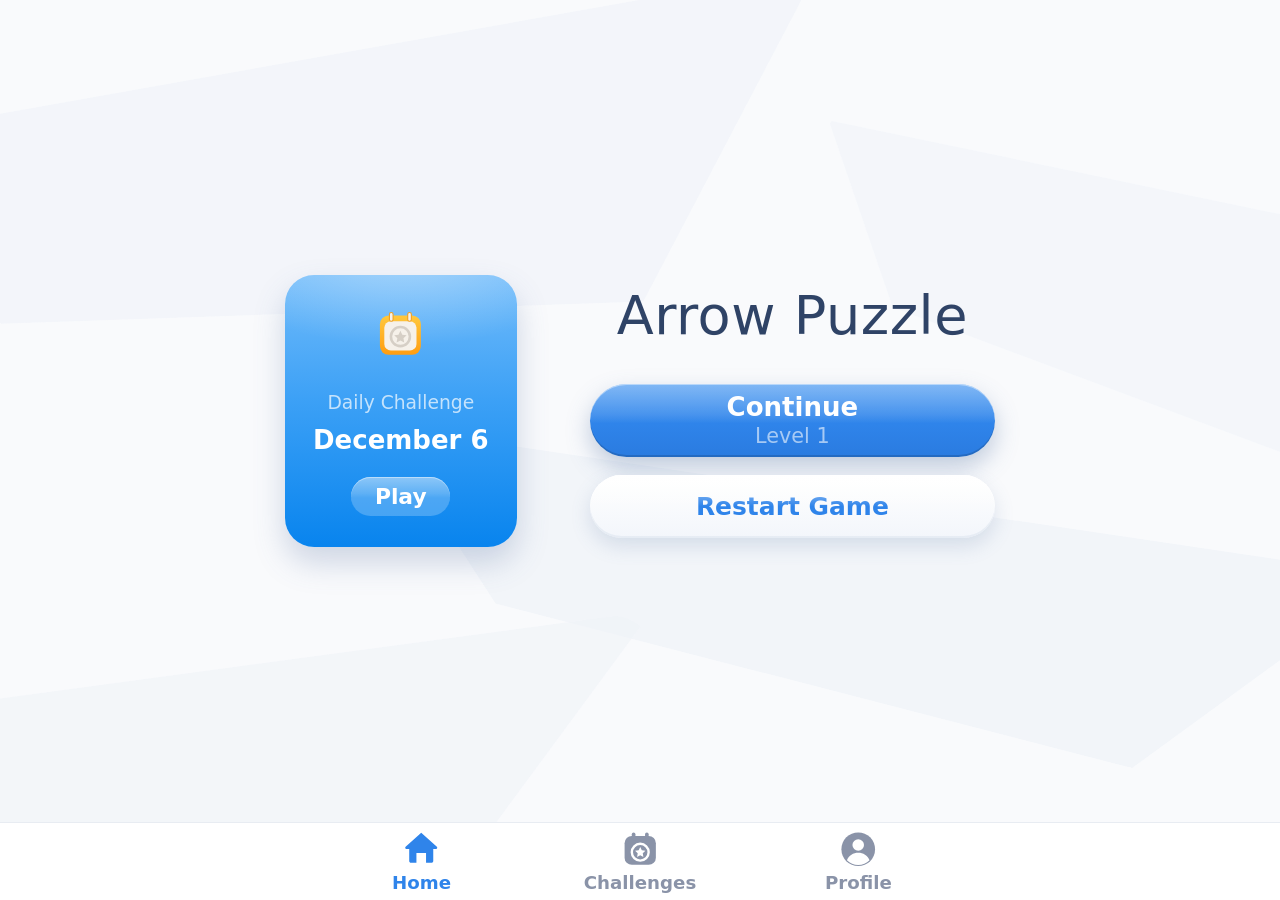
==== commit 78761048: "Restore hearts, collide-then-retreat blocked arrows, dots born after arrows leave, bouncy intro, tab" ====
--- a/index.html
+++ b/index.html
@@ -111,11 +111,13 @@
       </header>
       <div class="stats-row col">
         <div class="chip chip-count" data-i18n-aria="arrows_left" aria-label="Arrows left">
-          <svg viewBox="0 0 24 24" aria-hidden="true"><path d="M20.5 3.5L3.2 10.2c-.7.3-.7 1.3 0 1.5l6.2 2.2 2.2 6.2c.3.7 1.2.7 1.5 0L20.5 3.5z" fill="currentColor"/></svg>
+          <svg viewBox="0 0 24 24" aria-hidden="true"><path d="M5 19L18 6M10 5.5h8.5V14" fill="none" stroke="currentColor" stroke-width="2.6" stroke-linecap="round" stroke-linejoin="round"/></svg>
           <span id="g-count">0</span>
         </div>
-        <div class="lives" id="g-lives" role="img" data-i18n-aria="lives" aria-label="Lives">
-          <i class="life"></i><i class="life"></i><i class="life"></i>
+        <div class="hearts" id="g-lives" role="img" data-i18n-aria="lives" aria-label="Lives">
+          <svg class="heart" viewBox="0 0 32 30" aria-hidden="true"><path class="h-fill" d="M16 28.2C7 21.8 1.6 16.9 1.6 10.4 1.6 5.6 5.2 2 9.8 2c2.6 0 4.9 1.2 6.2 3.2C17.3 3.2 19.6 2 22.2 2c4.6 0 8.2 3.6 8.2 8.4 0 6.5-5.4 11.4-14.4 17.8z"/><path class="h-shine" d="M7.4 8.6c.9-2 2.6-3 4.4-2.8" fill="none" stroke="#fff" stroke-width="2.2" stroke-linecap="round"/></svg>
+          <svg class="heart" viewBox="0 0 32 30" aria-hidden="true"><path class="h-fill" d="M16 28.2C7 21.8 1.6 16.9 1.6 10.4 1.6 5.6 5.2 2 9.8 2c2.6 0 4.9 1.2 6.2 3.2C17.3 3.2 19.6 2 22.2 2c4.6 0 8.2 3.6 8.2 8.4 0 6.5-5.4 11.4-14.4 17.8z"/><path class="h-shine" d="M7.4 8.6c.9-2 2.6-3 4.4-2.8" fill="none" stroke="#fff" stroke-width="2.2" stroke-linecap="round"/></svg>
+          <svg class="heart" viewBox="0 0 32 30" aria-hidden="true"><path class="h-fill" d="M16 28.2C7 21.8 1.6 16.9 1.6 10.4 1.6 5.6 5.2 2 9.8 2c2.6 0 4.9 1.2 6.2 3.2C17.3 3.2 19.6 2 22.2 2c4.6 0 8.2 3.6 8.2 8.4 0 6.5-5.4 11.4-14.4 17.8z"/><path class="h-shine" d="M7.4 8.6c.9-2 2.6-3 4.4-2.8" fill="none" stroke="#fff" stroke-width="2.2" stroke-linecap="round"/></svg>
         </div>
         <div class="chip chip-diff" id="g-diff">Easy</div>
       </div>
@@ -207,7 +209,7 @@
 
   <div class="modal" id="m-lose" hidden>
     <div class="card">
-      <svg class="lose-ico" viewBox="0 0 24 24" aria-hidden="true"><circle cx="12" cy="12" r="9.5" fill="none" stroke="currentColor" stroke-width="2"/><path d="M8.5 8.5l7 7M15.5 8.5l-7 7" fill="none" stroke="currentColor" stroke-width="2.4" stroke-linecap="round"/></svg>
+      <svg class="heart big off" viewBox="0 0 32 30" aria-hidden="true"><path class="h-fill" d="M16 28.2C7 21.8 1.6 16.9 1.6 10.4 1.6 5.6 5.2 2 9.8 2c2.6 0 4.9 1.2 6.2 3.2C17.3 3.2 19.6 2 22.2 2c4.6 0 8.2 3.6 8.2 8.4 0 6.5-5.4 11.4-14.4 17.8z"/></svg>
       <h3 data-i18n="out_of_lives">Out of Lives</h3>
       <p data-i18n="out_of_lives_sub">Give it another go. Hints can help!</p>
       <button class="btn-primary slim" data-action="restart-level" data-i18n="try_again">Try Again</button>
@@ -223,6 +225,8 @@
       <button class="btn-secondary" data-action="confirm-no" data-i18n="cancel">Cancel</button>
     </div>
   </div>
+
+  <svg width="0" height="0" style="position:absolute" aria-hidden="true"><defs><linearGradient id="gheart" x1="0" y1="0" x2="0" y2="1"><stop offset="0" stop-color="#ff6b6b"/><stop offset="1" stop-color="#f02c2c"/></linearGradient></defs></svg>
 
   <!-- confetti sits above everything (including modals) and never blocks input -->
   <canvas id="confetti" aria-hidden="true"></canvas>
--- a/css/style.css
+++ b/css/style.css
@@ -51,9 +51,9 @@
 .screen {
   position: absolute; inset: 0; display: none; flex-direction: column;
   padding-left: var(--safe-l); padding-right: var(--safe-r);
-  animation: screenIn var(--t-panel) var(--ease-out);
-}
-@keyframes screenIn { from { opacity: 0; } to { opacity: 1; } }
+  animation: screenIn 380ms var(--ease-out);
+}
+@keyframes screenIn { from { opacity: 0; transform: translateY(calc(var(--u) * 1.6)) scale(.992); } to { opacity: 1; transform: none; } }
 #app[data-screen="home"] #s-home,
 #app[data-screen="challenge"] #s-challenge,
 #app[data-screen="profile"] #s-profile,
@@ -188,13 +188,18 @@
 .chip-count { justify-self: start; min-width: calc(var(--u) * 16); }
 .chip-count svg { width: calc(var(--u) * 5); height: calc(var(--u) * 5); }
 .chip-diff { justify-self: end; font-weight: 700; }
-/* lives: three capsules (no heart icons) */
-.lives { display: flex; gap: calc(var(--u) * 2); align-items: center; }
-.life { width: calc(var(--u) * 7.4); height: calc(var(--u) * 3); border-radius: 99px; background: var(--life); transition: background-color var(--t-ui) var(--ease-out), transform var(--t-ui) var(--ease-out), opacity var(--t-ui) var(--ease-out); }
-.life.off { background: var(--life-off); transform: scaleX(.78); }
-.life.pop { animation: lifePop 460ms var(--ease-out); }
-@keyframes lifePop { 0% { transform: scale(1); } 30% { transform: scale(1.3, 1.9); } 100% { transform: scaleX(.78); } }
-.lose-ico { width: calc(var(--u) * 16); height: calc(var(--u) * 16); margin: 0 auto calc(var(--u) * 1); color: var(--text-muted); }
+/* lives: three hearts (round-3 design) */
+.hearts { display: flex; gap: calc(var(--u) * 2); align-items: center; }
+.heart { width: calc(var(--u) * 7.6); height: calc(var(--u) * 7.125); flex: none; overflow: visible;
+  transition: transform var(--t-ui) var(--ease-spring), opacity var(--t-ui) var(--ease-out); }
+.heart .h-fill { fill: url(#gheart); transition: fill var(--t-ui) var(--ease-out); }
+.heart .h-shine { opacity: .55; transition: opacity var(--t-ui) var(--ease-out); }
+.heart.off { transform: scale(.86); }
+.heart.off .h-fill { fill: var(--life-off); }
+.heart.off .h-shine { opacity: 0; }
+.heart.pop { animation: heartPop 520ms var(--ease-out); }
+@keyframes heartPop { 0% { transform: scale(1); } 28% { transform: scale(1.5) rotate(-10deg); } 60% { transform: scale(.8) rotate(4deg); } 100% { transform: scale(.86); } }
+.heart.big { width: calc(var(--u) * 16); height: calc(var(--u) * 15); margin: 0 auto calc(var(--u) * 1); transform: none; }
 
 #stage { position: relative; flex: 1; min-height: 0; overflow: hidden; background: var(--board-bg); }
 #board { position: absolute; left: 0; top: 0; width: 100%; height: 100%; display: block; touch-action: none; }
@@ -345,7 +350,7 @@
 }
 
 @media (prefers-reduced-motion: reduce) {
-  .screen, .modal, .modal .card, .life.pop, .medal { animation: none; }
+  .screen, .modal, .modal .card, .heart.pop, .medal { animation: none; }
   .btn-primary, .btn-secondary, .pill-sm, .tool, .icon-btn, .round-btn, .day, .tab svg, .fit-btn svg, .switch i, .seg button { transition-duration: 1ms !important; }
 }
 
@@ -353,3 +358,50 @@
 .row.stack { flex-direction: column; align-items: stretch; justify-content: center; gap: calc(var(--u) * 2); padding: calc(var(--u) * 2.5) 0; }
 .row.stack .seg { display: flex; }
 .row.stack .seg button { flex: 1; justify-content: center; }
+
+/* =====================================================================
+   LANDSCAPE / TABLET (iPad landscape, rotated phones, desktop windows)
+   main.js sets data-orient="land" when the window is clearly wider than tall.
+   ===================================================================== */
+#app[data-orient="land"] .home-body {
+  display: grid; grid-template-columns: auto auto; grid-template-rows: auto auto;
+  grid-template-areas: "card title" "card btns";
+  align-content: center; justify-content: center; column-gap: calc(var(--u) * 14); row-gap: calc(var(--u) * 7);
+  padding: calc(var(--safe-t) + var(--u) * 4) calc(var(--u) * 8) calc(var(--u) * 19 + var(--safe-b));
+}
+#app[data-orient="land"] .daily-card { grid-area: card; align-self: center; }
+#app[data-orient="land"] .game-title { grid-area: title; align-self: end; }
+#app[data-orient="land"] .home-btns { grid-area: btns; align-self: start; width: calc(var(--u) * 78); }
+#app[data-orient="land"] #s-challenge .col { width: min(100%, calc(var(--u) * 96)); }
+
+#app[data-orient="land"] .strip { display: none; }
+#app[data-orient="land"] .panel {
+  display: grid; border-radius: 0;
+  grid-template-columns: calc(var(--u) * 62) minmax(0, 1fr) calc(var(--u) * 30);
+  grid-template-rows: auto minmax(0, 1fr);
+  grid-template-areas: "top stage tools" "stats stage tools";
+  padding-bottom: var(--safe-b);
+}
+#app[data-orient="land"] .topbar { grid-area: top; width: auto; padding: calc(var(--safe-t) + var(--u) * 4) calc(var(--u) * 2) 0 calc(var(--u) * 3); }
+#app[data-orient="land"] .stats-row {
+  grid-area: stats; width: auto; display: flex; flex-direction: column; align-items: center; justify-content: flex-start;
+  gap: calc(var(--u) * 4); padding: calc(var(--u) * 6) calc(var(--u) * 3);
+}
+#app[data-orient="land"] .chip-count { min-width: calc(var(--u) * 24); justify-content: center; }
+#app[data-orient="land"] #stage { grid-area: stage; }
+#app[data-orient="land"] .tools {
+  grid-area: tools; flex-direction: column; align-items: center; justify-content: center;
+  gap: calc(var(--u) * 7); padding: calc(var(--safe-t) + var(--u) * 4) 0 calc(var(--u) * 4);
+}
+#app[data-orient="land"] #dotmap { position: relative; top: auto; left: auto; width: calc(var(--u) * 18); height: calc(var(--u) * 18); }
+/* pause / settings dialog in landscape: settings on the left, actions on the right (fits short screens) */
+#app[data-orient="land"] #m-pause .card {
+  width: min(100%, calc(var(--u) * 150)); display: grid; grid-template-columns: minmax(0, 1fr) calc(var(--u) * 52);
+  column-gap: calc(var(--u) * 7); row-gap: calc(var(--u) * 3); align-content: start; align-items: start;
+}
+#app[data-orient="land"] #m-pause .card > h3 { grid-column: 1 / -1; }
+#app[data-orient="land"] #m-pause .card > [data-settings] { grid-column: 1; grid-row: 2 / span 4; }
+#app[data-orient="land"] #m-pause .card > button { grid-column: 2; }
+#app[data-orient="land"] .modal .row { min-height: calc(var(--u) * 10); }
+#app[data-orient="land"] .modal .row.stack { padding: calc(var(--u) * 1.5) 0; }
+#app[data-orient="land"] #s-profile .avatar { width: calc(var(--u) * 16); height: calc(var(--u) * 16); margin-bottom: calc(var(--u) * 3); }
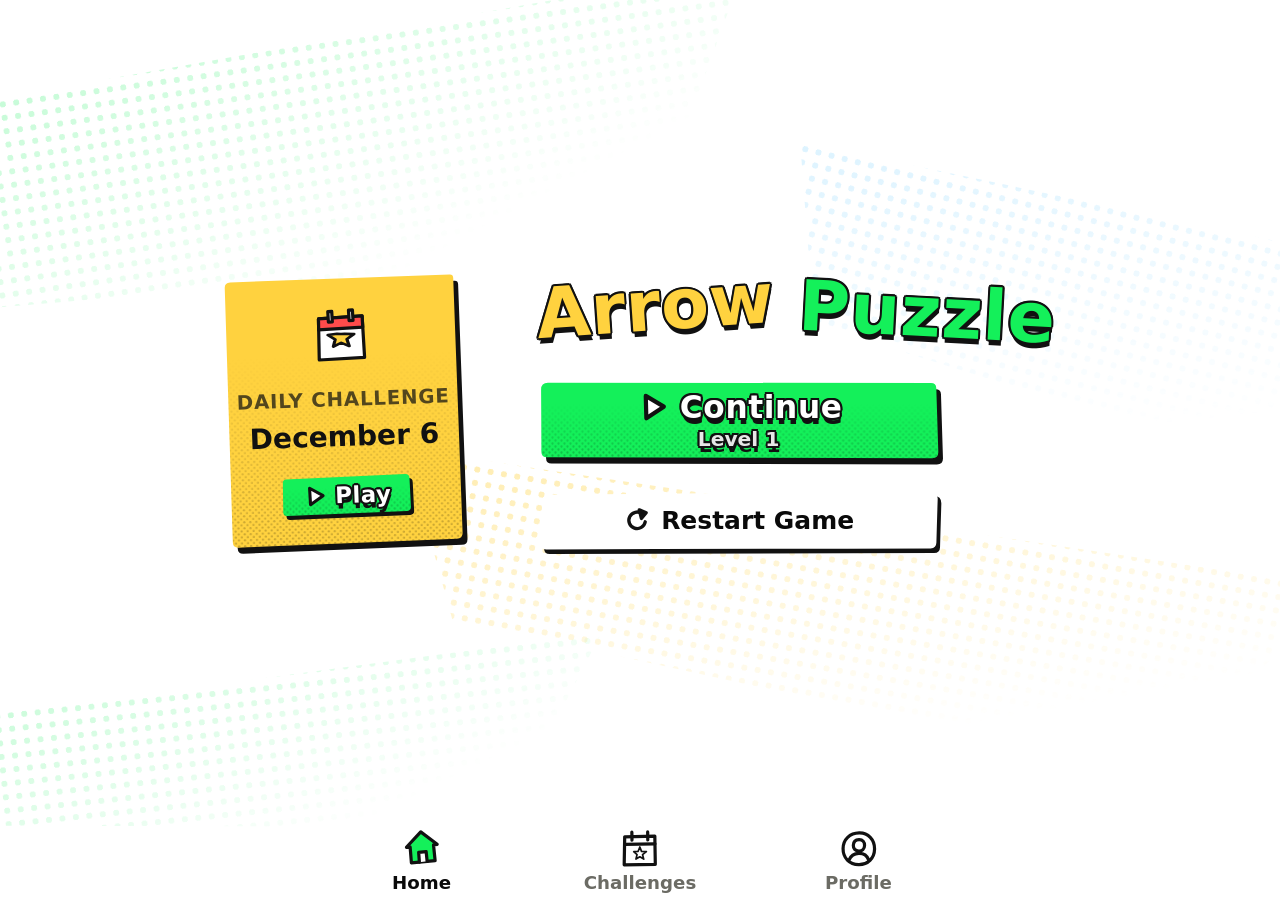
==== commit f0f99107: "Hand-drawn cartoon UI redesign with 12 FPS sketch outlines - New js/sketch.js: seeded irregular quad" ====
--- a/index.html
+++ b/index.html
@@ -3,11 +3,12 @@
 <head>
 <meta charset="utf-8">
 <meta name="viewport" content="width=device-width, initial-scale=1, maximum-scale=1, user-scalable=no, viewport-fit=cover">
-<meta name="theme-color" content="#f9fafc">
+<meta name="theme-color" content="#ffffff">
 <meta name="color-scheme" content="light dark">
 <meta name="apple-mobile-web-app-capable" content="yes">
 <meta name="mobile-web-app-capable" content="yes">
 <meta name="format-detection" content="telephone=no">
+<meta name="app-version" content="20261121061737">
 <title>Arrow Puzzle</title>
 <link rel="icon" href="assets/icon.svg" type="image/svg+xml">
 <!-- runs before first paint: applies the saved theme so the wrong theme never flashes -->
@@ -18,11 +19,16 @@
     if (s.theme === 'dark' || s.theme === 'custom') r.setAttribute('data-theme', s.theme);
     var c = JSON.parse(localStorage.getItem('arrow-puzzle.custom') || 'null');
     if (c) for (var k in c) r.style.setProperty(k, c[k]);
+    if (sessionStorage.getItem('arrow-puzzle.resume')) r.className += ' wipe-boot';   // reloaded onto a new version
   } catch (e) {}
 })();
 </script>
-<link rel="stylesheet" href="css/themes.css">
-<link rel="stylesheet" href="css/style.css">
+<!-- every asset url carries ?v=<app-version> so a new deploy never mixes with cached files -->
+<script>
+  window.AP_V = encodeURIComponent((document.querySelector('meta[name="app-version"]') || {}).content || 'dev');
+  document.write('<link rel="stylesheet" href="css/themes.css?v=' + AP_V + '"><link rel="stylesheet" href="css/style.css?v=' + AP_V + '">');
+</script>
+<noscript><link rel="stylesheet" href="css/themes.css"><link rel="stylesheet" href="css/style.css"></noscript>
 </head>
 <body>
 <div id="app" data-screen="home">
@@ -31,43 +37,40 @@
   <section class="screen" id="s-home">
     <div class="bg-shapes" aria-hidden="true"><i></i><i></i><i></i><i></i></div>
     <div class="home-body">
-      <div class="daily-card" id="daily-card">
-        <svg class="cal-ico" viewBox="0 0 64 64" aria-hidden="true">
-          <defs><linearGradient id="gcal" x1="0" y1="0" x2="0" y2="1"><stop offset="0" stop-color="#ffc83d"/><stop offset="1" stop-color="#ff9d12"/></linearGradient></defs>
-          <rect x="4" y="6" width="56" height="54" rx="12" fill="url(#gcal)"/>
-          <rect x="10" y="14" width="44" height="40" rx="9" fill="#f6f1ea"/>
-          <rect x="17" y="2" width="5" height="12" rx="2.5" fill="#f6f1ea" stroke="#f0a020" stroke-width="1.5"/>
-          <rect x="42" y="2" width="5" height="12" rx="2.5" fill="#f6f1ea" stroke="#f0a020" stroke-width="1.5"/>
-          <circle cx="32" cy="35" r="13" fill="none" stroke="#d6cfc6" stroke-width="3.5"/>
-          <path d="M32 27l2.6 5.4 5.9.8-4.3 4.1 1 5.9L32 40.4l-5.2 2.8 1-5.9-4.3-4.1 5.9-.8z" fill="#d6cfc6"/>
+      <div class="daily-card" id="daily-card" data-sk="daily" data-sk-amp="1.4">
+        <svg class="ic cal-ico" viewBox="0 0 64 64" aria-hidden="true">
+          <path class="o fw" d="M7.5 12.4 L56.4 10.8 L57.6 57.2 L6.8 58.4 Z" stroke-width="3.6"/>
+          <path class="o fr" d="M7.5 12.4 L56.4 10.8 L56.7 23.4 L7.3 24.6 Z" stroke-width="3.6"/>
+          <path class="o fw" d="M18.2 4.6 L22.6 4.4 L22.9 16.2 L18.5 16.4 Z M41.4 3.8 L45.8 3.7 L46.1 15.4 L41.7 15.6 Z" stroke-width="3"/>
+          <path class="o fy" d="M32.0 27.7 L36.2 27.3 L46.6 28.2 L38.5 35.1 L40.9 45.3 L32.0 40.1 L23.1 45.2 L25.4 35.1 L17.4 28.3 L27.6 27.0Z" transform="translate(0 4) scale(1 .78) translate(0 6)" stroke-width="3"/>
         </svg>
         <div class="daily-lbl" data-i18n="daily_challenge">Daily Challenge</div>
         <div class="daily-date" id="daily-date">&nbsp;</div>
-        <button class="pill-sm" id="btn-daily" data-action="play-daily" data-i18n="play">Play</button>
-      </div>
-      <h1 class="game-title">Arrow Puzzle</h1>
+        <button class="pill-sm" id="btn-daily" data-action="play-daily" data-sk="pill"><svg class="ic bi" viewBox="0 0 24 24" aria-hidden="true"><path class="o fw" d="M7.2 4.6 L19.3 11.8 L7.6 19.6 Z"/></svg><span id="btn-daily-t" data-i18n="play">Play</span></button>
+      </div>
+      <h1 class="game-title"><span class="tt">Arrow</span> <span class="tt tt2">Puzzle</span></h1>
       <div class="home-btns">
-        <button class="btn-primary" data-action="continue">
-          <span class="b1" data-i18n="continue">Continue</span>
+        <button class="btn-primary" data-action="continue" data-sk="btn">
+          <span class="b1"><svg class="ic bi" viewBox="0 0 24 24" aria-hidden="true"><path class="o fw" d="M7.2 4.6 L19.3 11.8 L7.6 19.6 Z"/></svg><span data-i18n="continue">Continue</span></span>
           <span class="b2" id="home-level">Level 1</span>
         </button>
-        <button class="btn-secondary" data-action="restart-game" data-i18n="restart_game">Restart Game</button>
+        <button class="btn-secondary" data-action="restart-game" data-sk="btn2"><svg class="ic bi" viewBox="0 0 24 24" aria-hidden="true"><path class="o n" d="M18.6 13.2 A6.9 6.9 0 1 1 15.9 6.4"/><path class="o fk" d="M13.6 3.2 L19.4 5.6 L15.4 10.4 Z"/></svg><span data-i18n="restart_game">Restart Game</span></button>
       </div>
     </div>
   </section>
 
   <!-- ================= CHALLENGES ================= -->
   <section class="screen" id="s-challenge">
-    <div class="page-head"><h2 data-i18n="challenges">Challenges</h2></div>
+    <div class="page-head"><h2 data-i18n="challenges" data-sk="head">Challenges</h2></div>
     <div class="scroll">
       <div class="col">
         <div class="month-bar">
-          <button class="round-btn" data-action="month-prev" data-i18n-aria="prev_month" aria-label="Previous month">
-            <svg viewBox="0 0 24 24" aria-hidden="true"><path d="M15 5l-7 7 7 7" fill="none" stroke="currentColor" stroke-width="2.4" stroke-linecap="round" stroke-linejoin="round"/></svg>
+          <button class="round-btn" data-action="month-prev" data-i18n-aria="prev_month" aria-label="Previous month" data-sk="icon">
+            <svg class="ic" viewBox="0 0 24 24" aria-hidden="true"><path class="o n" d="M15.4 4.8 L8 12.3 L15 19.4" stroke-width="3.4"/></svg>
           </button>
           <div class="month-title" id="month-title">&nbsp;</div>
-          <button class="round-btn" data-action="month-next" id="btn-month-next" data-i18n-aria="next_month" aria-label="Next month">
-            <svg viewBox="0 0 24 24" aria-hidden="true"><path d="M9 5l7 7-7 7" fill="none" stroke="currentColor" stroke-width="2.4" stroke-linecap="round" stroke-linejoin="round"/></svg>
+          <button class="round-btn" data-action="month-next" id="btn-month-next" data-i18n-aria="next_month" aria-label="Next month" data-sk="icon">
+            <svg class="ic" viewBox="0 0 24 24" aria-hidden="true"><path class="o n" d="M8.8 4.6 L16.2 12.1 L9.1 19.3" stroke-width="3.4"/></svg>
           </button>
         </div>
         <div class="cal-week" id="cal-week"></div>
@@ -79,47 +82,48 @@
 
   <!-- ================= PROFILE ================= -->
   <section class="screen" id="s-profile">
-    <div class="page-head"><h2 data-i18n="profile">Profile</h2></div>
+    <div class="page-head"><h2 data-i18n="profile" data-sk="head">Profile</h2></div>
     <div class="scroll">
       <div class="col">
-        <div class="avatar">
-          <svg viewBox="0 0 48 48" aria-hidden="true"><circle cx="24" cy="18" r="9" fill="#fff"/><path d="M6 44c0-10 8-16 18-16s18 6 18 16z" fill="#fff"/></svg>
+        <div class="avatar" data-sk="avatar" data-sk-amp="1.6">
+          <svg class="ic" viewBox="0 0 48 48" aria-hidden="true"><path class="o fw" d="M24.4 8.6 C29.6 8.4 32.6 12.2 32.4 17.3 C32.2 22.4 28.9 25.8 24 25.6 C19 25.5 15.8 22.1 15.9 17.1 C16 12.1 19.2 8.8 24.4 8.6 Z" stroke-width="3.2"/><path class="o fw" d="M8.6 42.4 C9.4 34.2 15.4 29.6 24.2 29.4 C33 29.2 38.8 34 39.6 42.2 Z" stroke-width="3.2"/></svg>
         </div>
         <div class="stats">
-          <div class="stat"><b id="st-level">1</b><span data-i18n="st_level">Current Level</span></div>
-          <div class="stat"><b id="st-solved">0</b><span data-i18n="st_solved">Levels Solved</span></div>
-          <div class="stat"><b id="st-daily">0</b><span data-i18n="st_daily">Challenges Won</span></div>
-        </div>
-        <div class="set-title" data-i18n="settings">Settings</div>
-        <div class="card-list" data-settings></div>
-        <button class="btn-secondary danger" data-action="reset-progress" data-i18n="reset_all">Reset All Progress</button>
+          <div class="stat" data-sk="stat"><b id="st-level">1</b><span data-i18n="st_level">Current Level</span></div>
+          <div class="stat" data-sk="stat"><b id="st-solved">0</b><span data-i18n="st_solved">Levels Solved</span></div>
+          <div class="stat" data-sk="stat"><b id="st-daily">0</b><span data-i18n="st_daily">Challenges Won</span></div>
+        </div>
+        <div class="set-title"><svg class="ic" viewBox="0 0 24 24" aria-hidden="true"><path class="o fy" d="M19.3 10.2 L21.9 10.7 L22.2 13.3 L19.2 13.7 L18.5 16.0 L20.0 18.2 L18.1 19.9 L16.0 18.5 L13.7 19.2 L13.3 22.1 L10.7 21.9 L10.3 19.2 L8.0 18.4 L5.6 20.2 L4.1 18.1 L5.6 15.9 L4.5 13.8 L1.7 13.3 L1.8 10.7 L4.7 10.2 L5.3 7.9 L4.1 5.9 L5.6 3.8 L8.1 5.6 L10.3 4.8 L10.7 2.1 L13.3 2.0 L13.8 4.5 L15.9 5.7 L18.3 3.9 L20.1 5.7 L18.4 8.1Z"/><path class="o fw" d="M14.7 10.8Q15.2 12.0 14.7 13.1Q14.1 14.2 13.1 14.7Q12.0 15.2 10.9 14.7Q9.8 14.3 9.3 13.1Q8.8 12.0 9.2 10.8Q9.7 9.7 10.8 9.2Q12.0 8.8 13.1 9.2Q14.3 9.6 14.7 10.8Z"/></svg><span data-i18n="settings">Settings</span></div>
+        <div class="card-list" data-settings data-sk="list"></div>
+        <button class="btn-secondary danger" data-action="reset-progress" data-sk="btn2"><svg class="ic bi" viewBox="0 0 24 24" aria-hidden="true"><path class="o fw" d="M5.6 7.4 L18.6 7.2 L17.2 20.4 L7 20.6 Z"/><path class="o n" d="M3.8 6.9 L20.3 6.6 M9.4 6.8 L9.7 3.8 L14.4 3.7 L14.6 6.7 M10.2 10.6 L10.5 17.2 M13.9 10.5 L13.6 17.3"/></svg><span data-i18n="reset_all">Reset All Progress</span></button>
       </div>
     </div>
   </section>
 
   <!-- ================= GAME ================= -->
   <section class="screen" id="s-game">
-    <div class="panel">
+    <div class="panel" data-sk="panel" data-sk-bleed="ltr" data-sk-seed="3">
       <header class="topbar col">
-        <button class="icon-btn" data-action="home" data-i18n-aria="home" aria-label="Home">
-          <svg viewBox="0 0 24 24" aria-hidden="true"><path d="M15 4.5L7.5 12 15 19.5" fill="none" stroke="currentColor" stroke-width="2.4" stroke-linecap="round" stroke-linejoin="round"/></svg>
-        </button>
-        <h2 id="g-title">Level 1</h2>
-        <button class="icon-btn" data-action="pause" data-i18n-aria="pause" aria-label="Pause">
-          <svg viewBox="0 0 24 24" aria-hidden="true"><path d="M10.14 4.53 L10.44 2.12 L13.56 2.12 L13.86 4.53 A 7.7 7.7 0 0 1 15.97 5.40 L17.88 3.91 L20.09 6.12 L18.60 8.03 A 7.7 7.7 0 0 1 19.47 10.14 L21.88 10.44 L21.88 13.56 L19.47 13.86 A 7.7 7.7 0 0 1 18.60 15.97 L20.09 17.88 L17.88 20.09 L15.97 18.60 A 7.7 7.7 0 0 1 13.86 19.47 L13.56 21.88 L10.44 21.88 L10.14 19.47 A 7.7 7.7 0 0 1 8.03 18.60 L6.12 20.09 L3.91 17.88 L5.40 15.97 A 7.7 7.7 0 0 1 4.53 13.86 L2.12 13.56 L2.12 10.44 L4.53 10.14 A 7.7 7.7 0 0 1 5.40 8.03 L3.91 6.12 L6.12 3.91 L8.03 5.40 A 7.7 7.7 0 0 1 10.14 4.53 Z" fill="none" stroke="currentColor" stroke-width="2" stroke-linejoin="round"/><circle cx="12" cy="12" r="3.1" fill="none" stroke="currentColor" stroke-width="2"/></svg>
+        <button class="icon-btn" data-action="home" data-i18n-aria="home" aria-label="Home" data-sk="icon">
+          <svg class="ic" viewBox="0 0 24 24" aria-hidden="true"><path class="o n" d="M15.2 4.6 L7.8 12.2 L14.8 19.4" stroke-width="3.4"/></svg>
+        </button>
+        <h2 id="g-title" data-sk="title" data-sk-amp="1.5">Level 1</h2>
+        <button class="icon-btn" data-action="pause" data-i18n-aria="pause" aria-label="Pause" data-sk="icon">
+          <svg class="ic" viewBox="0 0 24 24" aria-hidden="true"><path class="o fk" d="M6.6 4.4 L10.4 4.6 L10.2 19.6 L6.4 19.4 Z M13.8 4.6 L17.6 4.4 L17.7 19.5 L13.9 19.7 Z" stroke-width="2"/></svg>
         </button>
       </header>
       <div class="stats-row col">
-        <div class="chip chip-count" data-i18n-aria="arrows_left" aria-label="Arrows left">
-          <svg viewBox="0 0 24 24" aria-hidden="true"><path d="M5 19L18 6M10 5.5h8.5V14" fill="none" stroke="currentColor" stroke-width="2.6" stroke-linecap="round" stroke-linejoin="round"/></svg>
+        <div class="chip chip-count" data-i18n-aria="arrows_left" aria-label="Arrows left" data-sk="chip">
+          <svg class="ic" viewBox="0 0 24 24" aria-hidden="true"><path class="o fy" d="M3.6 17.2 L12.8 8.3 L10.2 5.8 L19.6 4.4 L18.4 13.8 L15.7 11.2 L6.6 20.1 Z" stroke-width="2.2"/></svg>
           <span id="g-count">0</span>
         </div>
-        <div class="hearts" id="g-lives" role="img" data-i18n-aria="lives" aria-label="Lives">
-          <svg class="heart" viewBox="0 0 32 30" aria-hidden="true"><path class="h-fill" d="M16 28.2C7 21.8 1.6 16.9 1.6 10.4 1.6 5.6 5.2 2 9.8 2c2.6 0 4.9 1.2 6.2 3.2C17.3 3.2 19.6 2 22.2 2c4.6 0 8.2 3.6 8.2 8.4 0 6.5-5.4 11.4-14.4 17.8z"/><path class="h-shine" d="M7.4 8.6c.9-2 2.6-3 4.4-2.8" fill="none" stroke="#fff" stroke-width="2.2" stroke-linecap="round"/></svg>
-          <svg class="heart" viewBox="0 0 32 30" aria-hidden="true"><path class="h-fill" d="M16 28.2C7 21.8 1.6 16.9 1.6 10.4 1.6 5.6 5.2 2 9.8 2c2.6 0 4.9 1.2 6.2 3.2C17.3 3.2 19.6 2 22.2 2c4.6 0 8.2 3.6 8.2 8.4 0 6.5-5.4 11.4-14.4 17.8z"/><path class="h-shine" d="M7.4 8.6c.9-2 2.6-3 4.4-2.8" fill="none" stroke="#fff" stroke-width="2.2" stroke-linecap="round"/></svg>
-          <svg class="heart" viewBox="0 0 32 30" aria-hidden="true"><path class="h-fill" d="M16 28.2C7 21.8 1.6 16.9 1.6 10.4 1.6 5.6 5.2 2 9.8 2c2.6 0 4.9 1.2 6.2 3.2C17.3 3.2 19.6 2 22.2 2c4.6 0 8.2 3.6 8.2 8.4 0 6.5-5.4 11.4-14.4 17.8z"/><path class="h-shine" d="M7.4 8.6c.9-2 2.6-3 4.4-2.8" fill="none" stroke="#fff" stroke-width="2.2" stroke-linecap="round"/></svg>
-        </div>
-        <div class="chip chip-diff" id="g-diff">Easy</div>
+        <div class="lives" id="g-lives" role="img" data-i18n-aria="lives" aria-label="Lives">
+          <i class="life" data-sk="life" data-sk-amp="2"></i><i class="life" data-sk="life" data-sk-amp="2"></i><i class="life" data-sk="life" data-sk-amp="2"></i>
+        </div>
+        <div class="chip chip-diff" id="g-diff" data-lvl="1" data-sk="chip">
+          <svg class="ic meter" viewBox="0 0 24 24" aria-hidden="true"><path class="o m1" d="M3.4 14.6 L7.2 14.4 L7.4 20.2 L3.6 20.4 Z"/><path class="o m2" d="M10.1 9.6 L13.9 9.4 L14.1 20.2 L10.2 20.4 Z"/><path class="o m3" d="M16.8 4.2 L20.6 4.4 L20.4 20.3 L16.7 20.1 Z"/></svg>
+          <span id="g-diff-t">Easy</span>
+        </div>
       </div>
       <div id="stage">
         <canvas id="board" data-i18n-aria="board" aria-label="Game board"></canvas>
@@ -131,34 +135,29 @@
             <button data-action="dev-off" aria-label="close"><svg viewBox="0 0 24 24" width="10" height="10" aria-hidden="true"><path d="M5 5l14 14M19 5L5 19" stroke="currentColor" stroke-width="3" stroke-linecap="round"/></svg></button>
           </div>
         </div>
-        <button class="fit-btn" id="btn-fit" data-action="fit" data-i18n-aria="fit" aria-label="Fit to screen">
-          <svg viewBox="0 0 24 24" aria-hidden="true"><path d="M4 9V4h5M20 9V4h-5M4 15v5h5M20 15v5h-5" fill="none" stroke="currentColor" stroke-width="2.4" stroke-linecap="round" stroke-linejoin="round"/></svg>
+        <button class="fit-btn" id="btn-fit" data-action="fit" data-i18n-aria="fit" aria-label="Fit to screen" data-sk="icon">
+          <svg class="ic" viewBox="0 0 24 24" aria-hidden="true"><path class="o n" d="M4.2 9.4 L4 4.2 L9.3 4.4 M14.8 4.1 L19.9 4.3 L19.7 9.2 M4.3 14.6 L4.1 19.8 L9.2 19.7 M19.8 14.7 L20 19.9 L14.7 19.8" stroke-width="3.2"/></svg>
         </button>
       </div>
       <footer class="tools">
-        <canvas id="dotmap" data-i18n-aria="dotmap" aria-label="Dot map of arrow positions" role="img"></canvas>
-        <button class="tool" data-action="hint" id="btn-hint" data-i18n-aria="hint" aria-label="Hint">
-          <svg viewBox="0 0 48 56" aria-hidden="true">
-            <defs><radialGradient id="gbulb" cx=".38" cy=".3" r=".8"><stop offset="0" stop-color="#ffe46b"/><stop offset=".6" stop-color="#ffbe16"/><stop offset="1" stop-color="#f09a00"/></radialGradient></defs>
-            <path d="M24 4C14.6 4 8 10.8 8 19.2c0 5.2 2.4 8.8 5.2 11.8 1.6 1.7 2.4 3.4 2.4 5.4V38h16.8v-1.6c0-2 .8-3.7 2.4-5.4 2.8-3 5.2-6.6 5.2-11.8C40 10.8 33.4 4 24 4z" fill="url(#gbulb)"/>
-            <ellipse cx="17" cy="14" rx="4" ry="6" fill="#fff" opacity=".45" transform="rotate(22 17 14)"/>
-            <rect x="15" y="39" width="18" height="4.6" rx="2.3" fill="#c9d3e2"/>
-            <rect x="16.5" y="44.4" width="15" height="4.4" rx="2.2" fill="#aab6ca"/>
-            <rect x="19" y="49.4" width="10" height="4" rx="2" fill="#8f9db5"/>
+        <div class="map-frame" data-sk="map" data-sk-amp="1.4"><canvas id="dotmap" data-i18n-aria="dotmap" aria-label="Dot map of arrow positions" role="img"></canvas></div>
+        <button class="tool" data-action="hint" id="btn-hint" data-i18n-aria="hint" aria-label="Hint" data-sk="tool" data-sk-amp="1.3">
+          <svg class="ic" viewBox="0 0 48 56" aria-hidden="true">
+            <path class="o fy" d="M24.2 4.4 C14.4 4.2 8 11.2 8.2 19.8 C8.4 25.4 11 28.6 13.8 31.6 C15.4 33.4 16 35 16 37.2 L32.2 37 C32.2 34.8 32.8 33.2 34.4 31.4 C37.2 28.4 39.8 25 39.8 19.4 C39.6 10.8 33.8 4.6 24.2 4.4 Z" stroke-width="3.4"/>
+            <path class="o n" d="M14.6 17.4 C15.4 13.2 18.2 10.6 21.6 10" stroke-width="3" stroke="#fff"/>
+            <path class="o fw" d="M15.6 41.2 L32.6 40.8 M17 46.4 L31.2 46.2 M20 51.4 L28.2 51.2" stroke-width="3.6"/>
           </svg>
-          <span class="badge" id="b-hint">3</span>
-        </button>
-        <button class="tool" data-action="ruler" id="btn-ruler" data-i18n-aria="ruler" aria-label="Ruler">
-          <svg viewBox="0 0 48 56" aria-hidden="true">
-            <defs><linearGradient id="grul" x1="0" y1="0" x2="1" y2="1"><stop offset="0" stop-color="#8f86ff"/><stop offset="1" stop-color="#5546e6"/></linearGradient></defs>
+          <span class="badge" id="b-hint" data-sk="badge">3</span>
+        </button>
+        <button class="tool" data-action="ruler" id="btn-ruler" data-i18n-aria="ruler" aria-label="Ruler" data-sk="tool" data-sk-amp="1.3">
+          <svg class="ic" viewBox="0 0 48 56" aria-hidden="true">
             <g transform="rotate(35 24 28)">
-              <rect x="14" y="2" width="20" height="52" rx="4" fill="url(#grul)"/>
-              <g stroke="#e9e6ff" stroke-width="2" stroke-linecap="round" opacity=".9"><path d="M14 10h6M14 18h4M14 26h6M14 34h4M14 42h6"/></g>
-              <rect x="25" y="8" width="3.4" height="30" rx="1.7" fill="#fff" opacity=".35"/>
-              <circle cx="24" cy="47" r="2.4" fill="#fff"/>
+              <path class="o fs" d="M14.2 2.4 L33.8 2.8 L34.2 53.6 L14 53.2 Z" stroke-width="3.4"/>
+              <path class="o n" d="M14.4 10.2 L21 10.1 M14.4 18 L18.6 18 M14.3 25.9 L21.2 25.8 M14.3 33.8 L18.7 33.8 M14.2 41.7 L21.1 41.6" stroke-width="2.6"/>
+              <circle class="o fw" cx="26.4" cy="46.4" r="2.6" stroke-width="2.4"/>
             </g>
           </svg>
-          <span class="badge" id="b-ruler">3</span>
+          <span class="badge" id="b-ruler" data-sk="badge">3</span>
         </button>
       </footer>
     </div>
@@ -166,17 +165,17 @@
   </section>
 
   <!-- ================= TAB BAR ================= -->
-  <nav id="tabbar">
+  <nav id="tabbar" data-sk="bar" data-sk-bleed="lrb" data-sk-seed="5">
     <button class="tab" data-tab="home" data-action="tab">
-      <svg viewBox="0 0 32 32" aria-hidden="true"><path d="M16 3.5L3 15.2c-.7.6-.3 1.8.7 1.8H6v10c0 .8.7 1.5 1.5 1.5H12v-8h8v8h4.5c.8 0 1.5-.7 1.5-1.5V17h2.3c1 0 1.4-1.2.7-1.8z" fill="currentColor"/></svg>
+      <svg class="ic" viewBox="0 0 32 32" aria-hidden="true"><path class="o ft" d="M3.6 15.4 L16.2 4 L28.6 15.2 L25.6 15.3 L25.8 28.2 L6.5 28.4 L6.6 15.5 Z" stroke-width="2.8"/><path class="o fw" d="M13 28.3 L13.1 20.4 L19.2 20.3 L19.3 28.2" stroke-width="2.6"/></svg>
       <span data-i18n="tab_home">Home</span>
     </button>
     <button class="tab" data-tab="challenge" data-action="tab">
-      <svg viewBox="0 0 32 32" aria-hidden="true"><rect x="3" y="5" width="26" height="24" rx="6" fill="currentColor"/><rect x="9" y="2" width="3" height="7" rx="1.5" fill="currentColor"/><rect x="20" y="2" width="3" height="7" rx="1.5" fill="currentColor"/><circle cx="16" cy="18.5" r="7" fill="none" stroke="#fff" stroke-width="2"/><path d="M16 14.2l1.3 2.7 3 .4-2.2 2.1.5 3-2.6-1.4-2.6 1.4.5-3-2.2-2.1 3-.4z" fill="#fff"/></svg>
+      <svg class="ic" viewBox="0 0 32 32" aria-hidden="true"><path class="o ft" d="M3.8 6.4 L28.2 5.8 L28.6 28.6 L3.4 29 Z" stroke-width="2.8"/><path class="o n" d="M9.6 2.6 L9.7 9 M22.4 2.4 L22.5 8.8 M4 12.4 L28.3 12" stroke-width="2.6"/><path class="o fw" d="M12.0 2.5 L14.5 9.1 L21.8 9.4 L16.0 13.9 L17.8 20.7 L12.0 17.2 L6.2 20.5 L7.8 14.0 L2.8 9.6 L9.4 9.0Z" transform="translate(9.6 13.2) scale(.54)" stroke-width="4"/></svg>
       <span data-i18n="tab_challenges">Challenges</span>
     </button>
     <button class="tab" data-tab="profile" data-action="tab">
-      <svg viewBox="0 0 32 32" aria-hidden="true"><circle cx="16" cy="16" r="14" fill="currentColor"/><circle cx="16" cy="12.5" r="4.8" fill="#fff"/><path d="M6.6 25.2c1.6-4 5.3-6.2 9.4-6.2s7.8 2.2 9.4 6.2c-2.5 2.6-5.8 4-9.4 4s-6.9-1.4-9.4-4z" fill="#fff"/></svg>
+      <svg class="ic" viewBox="0 0 32 32" aria-hidden="true"><path class="o ft" d="M16.3 3.2 C23.6 3 28.9 8.6 28.8 16.2 C28.7 23.6 23.4 28.9 16 28.8 C8.4 28.7 3.2 23.4 3.3 15.9 C3.4 8.4 8.8 3.4 16.3 3.2 Z" stroke-width="2.8"/><path class="o fw" d="M16.2 8.6 C19.2 8.5 20.8 10.6 20.7 13.4 C20.6 16.2 18.8 18 16 17.9 C13.2 17.8 11.5 15.9 11.6 13.2 C11.7 10.4 13.4 8.7 16.2 8.6 Z M8.2 25 C9.6 21.4 12.4 19.8 16.1 19.7 C19.9 19.6 22.6 21.2 23.9 24.8" stroke-width="2.4"/></svg>
       <span data-i18n="tab_profile">Profile</span>
     </button>
   </nav>
@@ -186,61 +185,56 @@
 
   <!-- ================= MODALS ================= -->
   <div class="modal" id="m-pause" hidden>
-    <div class="card">
-      <h3 data-i18n="settings">Settings</h3>
+    <div class="card" data-sk="card" data-sk-amp="1.2">
+      <h3><svg class="ic hi" viewBox="0 0 24 24" aria-hidden="true"><path class="o fy" d="M19.3 10.2 L21.9 10.7 L22.2 13.3 L19.2 13.7 L18.5 16.0 L20.0 18.2 L18.1 19.9 L16.0 18.5 L13.7 19.2 L13.3 22.1 L10.7 21.9 L10.3 19.2 L8.0 18.4 L5.6 20.2 L4.1 18.1 L5.6 15.9 L4.5 13.8 L1.7 13.3 L1.8 10.7 L4.7 10.2 L5.3 7.9 L4.1 5.9 L5.6 3.8 L8.1 5.6 L10.3 4.8 L10.7 2.1 L13.3 2.0 L13.8 4.5 L15.9 5.7 L18.3 3.9 L20.1 5.7 L18.4 8.1Z"/><path class="o fw" d="M14.7 10.8Q15.2 12.0 14.7 13.1Q14.1 14.2 13.1 14.7Q12.0 15.2 10.9 14.7Q9.8 14.3 9.3 13.1Q8.8 12.0 9.2 10.8Q9.7 9.7 10.8 9.2Q12.0 8.8 13.1 9.2Q14.3 9.6 14.7 10.8Z"/></svg><span data-i18n="settings">Settings</span></h3>
       <div data-settings></div>
-      <button class="btn-primary slim" data-action="resume" data-i18n="resume">Resume</button>
-      <button class="btn-secondary" data-action="restart-level" data-i18n="restart">Restart</button>
-      <button class="btn-secondary" data-action="home" data-i18n="home">Home</button>
+      <button class="btn-primary slim" data-action="resume" data-sk="btn"><svg class="ic bi" viewBox="0 0 24 24" aria-hidden="true"><path class="o fw" d="M7.2 4.6 L19.3 11.8 L7.6 19.6 Z"/></svg><span data-i18n="resume">Resume</span></button>
+      <button class="btn-secondary" data-action="restart-level" data-sk="btn2"><svg class="ic bi" viewBox="0 0 24 24" aria-hidden="true"><path class="o n" d="M18.6 13.2 A6.9 6.9 0 1 1 15.9 6.4"/><path class="o fk" d="M13.6 3.2 L19.4 5.6 L15.4 10.4 Z"/></svg><span data-i18n="restart">Restart</span></button>
+      <button class="btn-secondary" data-action="home" data-sk="btn2"><svg class="ic bi" viewBox="0 0 24 24" aria-hidden="true"><path class="o fw" d="M3.4 11.6 L12.1 3.6 L20.7 11.4 L18.4 11.5 L18.6 20.3 L5.6 20.5 L5.7 11.7 Z"/><path class="o fy" d="M10 20.4 L10.1 15 L14.1 14.9 L14.2 20.3"/></svg><span data-i18n="home">Home</span></button>
     </div>
   </div>
 
   <div class="modal" id="m-win" hidden>
-    <div class="card">
+    <div class="card" data-sk="card" data-sk-amp="1.2">
       <div class="medal" aria-hidden="true">
-        <svg viewBox="0 0 64 64"><circle cx="32" cy="32" r="28" fill="#ffc83d"/><circle cx="32" cy="32" r="22" fill="#ffb000"/><path d="M32 16l4.8 10 11 1.5-8 7.6 2 10.9L32 40.8l-9.8 5.2 2-10.9-8-7.6 11-1.5z" fill="#fff"/></svg>
+        <svg class="ic" viewBox="0 0 64 64"><path class="o fs" d="M18.4 44 L12.6 60.4 L21.2 57.4 L25.4 63 L30.2 49.6 Z M45.6 44 L51.4 60.4 L42.8 57.4 L38.6 63 L33.8 49.6 Z" stroke-width="3"/><path class="o fa" d="M56.0 25.1Q56.0 30.0 55.6 35.0Q55.2 39.9 52.7 44.1Q50.2 48.3 45.8 50.6Q41.4 52.9 36.7 54.4Q32.0 55.9 27.0 54.1Q22.0 52.3 18.4 49.8Q14.9 47.2 12.2 43.4Q9.5 39.6 8.1 34.8Q6.8 30.0 8.4 25.3Q10.0 20.5 12.3 16.4Q14.5 12.2 18.3 9.3Q22.0 6.5 27.0 5.6Q32.0 4.7 36.9 6.3Q41.7 7.9 46.0 9.9Q50.4 11.8 53.1 16.0Q55.9 20.2 56.0 25.1Z" stroke-width="3.6"/><path class="o fy" d="M32.0 17.7 L36.2 27.3 L46.6 28.2 L38.5 35.1 L40.9 45.3 L32.0 40.1 L23.1 45.2 L25.4 35.1 L17.4 28.3 L27.6 27.0Z" transform="translate(0 -3)" stroke-width="3.2"/></svg>
       </div>
       <h3 id="win-title">Level Complete!</h3>
       <p id="win-sub"></p>
-      <button class="btn-primary slim" data-action="next" id="btn-next">Next Level</button>
-      <button class="btn-secondary" data-action="restart-level" data-i18n="replay">Replay</button>
+      <button class="btn-primary slim" data-action="next" data-sk="btn"><svg class="ic bi" viewBox="0 0 24 24" aria-hidden="true"><path class="o fw" d="M3.6 9.3 L12.8 9.1 L12.6 4.6 L20.6 12.1 L12.9 19.6 L12.7 15 L3.8 15.2 Z"/></svg><span id="btn-next">Next Level</span></button>
+      <button class="btn-secondary" data-action="restart-level" data-sk="btn2"><svg class="ic bi" viewBox="0 0 24 24" aria-hidden="true"><path class="o n" d="M18.6 13.2 A6.9 6.9 0 1 1 15.9 6.4"/><path class="o fk" d="M13.6 3.2 L19.4 5.6 L15.4 10.4 Z"/></svg><span data-i18n="replay">Replay</span></button>
     </div>
   </div>
 
   <div class="modal" id="m-lose" hidden>
-    <div class="card">
-      <svg class="heart big off" viewBox="0 0 32 30" aria-hidden="true"><path class="h-fill" d="M16 28.2C7 21.8 1.6 16.9 1.6 10.4 1.6 5.6 5.2 2 9.8 2c2.6 0 4.9 1.2 6.2 3.2C17.3 3.2 19.6 2 22.2 2c4.6 0 8.2 3.6 8.2 8.4 0 6.5-5.4 11.4-14.4 17.8z"/></svg>
+    <div class="card" data-sk="card" data-sk-amp="1.2">
+      <div class="crash" aria-hidden="true">
+        <svg class="ic" viewBox="0 0 64 64"><path class="o fr" d="M32.0 6.1 L37.1 16.3 L46.6 12.0 L45.4 22.3 L57.1 23.8 L49.4 32.0 L57.6 40.3 L44.5 41.1 L47.1 52.8 L37.1 47.7 L32.0 56.7 L27.1 47.1 L17.3 52.3 L19.9 40.8 L8.4 39.7 L15.2 32.0 L8.3 24.3 L19.6 23.0 L16.9 11.2 L26.7 15.8Z" stroke-width="3.2"/><path class="o fy" d="M8 36.2 L27.4 35.8 L27.2 29.6 L39.6 34.6 L27.6 40.2 L27.5 34.6" stroke-width="3" transform="rotate(-8 32 32)"/><path class="o fk" d="M41.4 20.2 L47 19.8 L47.6 44.4 L41.8 44.8 Z" stroke-width="2.6"/></svg>
+      </div>
       <h3 data-i18n="out_of_lives">Out of Lives</h3>
       <p data-i18n="out_of_lives_sub">Give it another go. Hints can help!</p>
-      <button class="btn-primary slim" data-action="restart-level" data-i18n="try_again">Try Again</button>
-      <button class="btn-secondary" data-action="home" data-i18n="home">Home</button>
+      <button class="btn-primary slim" data-action="restart-level" data-sk="btn"><svg class="ic bi" viewBox="0 0 24 24" aria-hidden="true"><path class="o n" d="M18.6 13.2 A6.9 6.9 0 1 1 15.9 6.4"/><path class="o fk" d="M13.6 3.2 L19.4 5.6 L15.4 10.4 Z"/></svg><span data-i18n="try_again">Try Again</span></button>
+      <button class="btn-secondary" data-action="home" data-sk="btn2"><svg class="ic bi" viewBox="0 0 24 24" aria-hidden="true"><path class="o fw" d="M3.4 11.6 L12.1 3.6 L20.7 11.4 L18.4 11.5 L18.6 20.3 L5.6 20.5 L5.7 11.7 Z"/><path class="o fy" d="M10 20.4 L10.1 15 L14.1 14.9 L14.2 20.3"/></svg><span data-i18n="home">Home</span></button>
     </div>
   </div>
 
   <div class="modal" id="m-confirm" hidden>
-    <div class="card">
+    <div class="card" data-sk="card" data-sk-amp="1.2">
       <h3 id="cf-title">Confirm</h3>
       <p id="cf-text"></p>
-      <button class="btn-primary slim" data-action="confirm-yes" data-i18n="confirm">Confirm</button>
-      <button class="btn-secondary" data-action="confirm-no" data-i18n="cancel">Cancel</button>
-    </div>
-  </div>
-
-  <svg width="0" height="0" style="position:absolute" aria-hidden="true"><defs><linearGradient id="gheart" x1="0" y1="0" x2="0" y2="1"><stop offset="0" stop-color="#ff6b6b"/><stop offset="1" stop-color="#f02c2c"/></linearGradient></defs></svg>
+      <button class="btn-primary slim" data-action="confirm-yes" data-sk="btn"><svg class="ic bi" viewBox="0 0 24 24" aria-hidden="true"><path class="o n" d="M4.4 12.6 L9.6 17.6 L19.8 6.2" stroke-width="3.4"/></svg><span data-i18n="confirm">Confirm</span></button>
+      <button class="btn-secondary" data-action="confirm-no" data-sk="btn2"><svg class="ic bi" viewBox="0 0 24 24" aria-hidden="true"><path class="o n" d="M6 6.3 L18.2 17.8 M17.8 5.8 L6.2 18.1" stroke-width="3.2"/></svg><span data-i18n="cancel">Cancel</span></button>
+    </div>
+  </div>
 
   <!-- confetti sits above everything (including modals) and never blocks input -->
   <canvas id="confetti" aria-hidden="true"></canvas>
 </div>
 
-<script src="js/engine.js"></script>
-<script src="js/i18n.js"></script>
-<script src="js/levels.js"></script>
-<script src="js/storage.js"></script>
-<script src="js/theme.js"></script>
-<script src="js/audio.js"></script>
-<script src="js/dotmap.js"></script>
-<script src="js/view.js"></script>
-<script src="js/game.js"></script>
-<script src="js/main.js"></script>
+<script>
+  ['js/engine.js', 'js/i18n.js', 'js/levels.js', 'js/storage.js', 'js/theme.js', 'js/audio.js', 'js/dotmap.js', 'js/transition.js', 'js/update.js', 'js/sketch.js', 'js/view.js', 'js/game.js', 'js/main.js'].forEach(function (f) {
+    document.write('<script src="' + f + '?v=' + AP_V + '"><\/script>');
+  });
+</script>
 </body>
 </html>
--- a/css/themes.css
+++ b/css/themes.css
@@ -1,113 +1,139 @@
 /* Arrow Puzzle — themes.css
  * Every colour in the game comes from these CSS variables (UI, board, arrows, dot map).
+ * Visual language: hand-drawn cartoon — bold outlines (--line), flat bright fills, halftone dots.
  * To make your own look: edit the [data-theme="custom"] block below, or call
- *   ArrowPuzzle.setCustomTheme({ '--accent': '#e0457b', '--ink': '#3a1230' })
- * at runtime (saved in localStorage). The canvas colours (--ink, --dot-empty, --hint, ...)
+ *   ArrowPuzzle.setCustomTheme({ '--accent': '#e0457b', '--line': '#3a1230' })
+ * at runtime (saved in localStorage). The canvas colours (--ink, --arrow-fill, --dot-empty, --hint, ...)
  * are read from here too, so the board follows the theme. */
 
 :root, :root[data-theme="light"] {
   color-scheme: light;
-  --bg: #f9fafc;
-  --bg-shape: #f1f4f9;
+  /* sketch language */
+  --line: #111111;                 /* every hand-drawn outline */
+  --text-line: #111111;            /* outline around white display text */
+  --sh-ink: #111111;               /* cartoon drop shadows */
+  --ht-dot: rgba(17, 17, 17, .07); /* page halftone dots */
+  --ht-ink: rgba(0, 0, 0, .22);    /* halftone dots printed on top of coloured fills */
+  --green: #14f05a; --yellow: #ffd23f; --sky: #7fd3ff; --red: #ff4b4b;
+
+  --bg: #ffffff;
+  --bg-shape: #e6ffed;
   --surface: #ffffff;
-  --surface-2: #f3f6fb;
+  --surface-2: #f5f5ef;
   --panel: #ffffff;
-  --strip: #dde3ec;
+  --strip: #14f05a;
   --board-bg: #ffffff;
-  --text: #2f4366;
-  --text-strong: #0f1630;
-  --text-muted: #8a94a8;
-  --chip-1: #f4f6fb; --chip-2: #eaeef6; --chip-text: #596277;
-  --border: #e8ecf2;
-  --accent: #2f84ea; --accent-hi: #4093f0; --accent-lo: #2a7be0; --on-accent: #ffffff; --on-accent-muted: rgba(255,255,255,.58);
-  --accent-soft: #eef3fb;
-  --card-1: #72bcfa; --card-2: #3da1f6; --card-3: #0884ee;
-  --life: #ff6b57; --life-off: #dfe4ee;
-  --shadow-rgb: 80, 110, 160;
-  --overlay: rgba(14, 22, 80, .36);
-  --switch-off: #cfd6e3;
-  --tool-1: #ffffff; --tool-2: #f1f4fa;
-  --avatar-1: #8d98b3; --avatar-2: #6e7a98;
-  --hl: .34;                       /* strength of the glossy highlight band */
-  --done-1: #72bcfa; --done-2: #2f9bf4;
-  --tab-off: #8a93a8;
+  --text: #141414;
+  --text-strong: #0a0a0a;
+  --text-muted: #5f5f58;
+  --chip-1: #fff4c7; --chip-2: #fff4c7; --chip-text: #111111;
+  --border: #111111;
+  --accent: #14f05a; --accent-hi: #45ff80; --accent-lo: #00c84a; --on-accent: #ffffff; --on-accent-muted: rgba(255,255,255,.9);
+  --accent-soft: #e3ffe9;
+  --card-1: #ffd23f; --card-2: #ffd23f; --card-3: #ffb800;
+  --life: #14f05a; --life-off: #ffffff;
+  --shadow-rgb: 17, 17, 17;
+  --overlay: rgba(12, 12, 12, .52);
+  --switch-off: #ecece4;
+  --tool-1: #ffffff; --tool-2: #ffffff;
+  --avatar-1: #7fd3ff; --avatar-2: #7fd3ff;
+  --hl: 0;
+  --done-1: #14f05a; --done-2: #14f05a;
+  --tab-off: #6b6b64;
   /* board / canvas colours */
-  --ink: #0e1650;                  /* arrows */
-  --dot-empty: #d3d9e4;            /* empty-cell dots on the board */
-  --hint: #2f86eb; --glow: #ffb800;
-  --danger: #ef4444; --warn: #f97316; --ok: #22c55e;
-  --map-bg-1: #fafbfd; --map-bg-2: #f1f4f9;
-  --map-empty: #f0f3f8; --map-avail: #2f86eb; --map-blocked: #96a0b6; --map-removed: #d6dde9;
-  --confetti-1: #2f86eb; --confetti-2: #ffb800; --confetti-3: #ef4444; --confetti-4: #22c55e; --confetti-5: #a855f7; --confetti-6: #0e1650;
+  --ink: #111111;                  /* arrow outlines */
+  --arrow-fill: #ffd23f;           /* arrow body */
+  --dot-empty: #cfcfc6;            /* empty-cell dots on the board */
+  --hint: #7fd3ff; --glow: #14f05a;
+  --danger: #ff3b3b; --warn: #ff8a00; --ok: #00c84a;
+  --map-bg-1: #ffffff; --map-bg-2: #ffffff;
+  --map-empty: #ebebe4; --map-avail: #00d24e; --map-blocked: #111111; --map-removed: #f4f4ee;
+  --confetti-1: #14f05a; --confetti-2: #ffd23f; --confetti-3: #7fd3ff; --confetti-4: #ff4b4b; --confetti-5: #111111; --confetti-6: #ffffff;
 }
 
 :root[data-theme="dark"] {
   color-scheme: dark;
-  --bg: #0d1222;
-  --bg-shape: #131a30;
-  --surface: #1a2240;
-  --surface-2: #151c36;
-  --panel: #111832;
-  --strip: #080c19;
-  --board-bg: #0f1530;
-  --text: #c9d4f2;
-  --text-strong: #f2f5ff;
-  --text-muted: #8190b3;
-  --chip-1: #232c4d; --chip-2: #1d2542; --chip-text: #bcc8e8;
-  --border: #243055;
-  --accent: #4d9bff; --accent-hi: #66acff; --accent-lo: #3a86ea; --on-accent: #ffffff; --on-accent-muted: rgba(255,255,255,.62);
-  --accent-soft: #1f2a4d;
-  --card-1: #3a6fd0; --card-2: #2c58b4; --card-3: #20449a;
-  --life: #ff7a66; --life-off: #2a3354;
+  --line: #f2f0e6;                 /* chalk outlines on dark paper */
+  --text-line: #0b0b0b;
+  --sh-ink: #050506;
+  --ht-dot: rgba(242, 240, 230, .06);
+  --ht-ink: rgba(0, 0, 0, .3);
+  --green: #2bff6a; --yellow: #ffd23f; --sky: #6ccfff; --red: #ff5d5d;
+
+  --bg: #15161b;
+  --bg-shape: #1b2a21;
+  --surface: #24262e;
+  --surface-2: #1d1f26;
+  --panel: #1b1d23;
+  --strip: #1ed85c;
+  --board-bg: #1b1d23;
+  --text: #f2f0e6;
+  --text-strong: #ffffff;
+  --text-muted: #a6a59c;
+  --chip-1: #3a3423; --chip-2: #3a3423; --chip-text: #ffe8a0;
+  --border: #f2f0e6;
+  --accent: #22e862; --accent-hi: #4dff86; --accent-lo: #10b84a; --on-accent: #ffffff; --on-accent-muted: rgba(255,255,255,.9);
+  --accent-soft: #1d3a27;
+  --card-1: #e9b92c; --card-2: #e9b92c; --card-3: #d09a10;
+  --life: #22e862; --life-off: #2c2f38;
   --shadow-rgb: 0, 0, 0;
-  --overlay: rgba(2, 5, 18, .6);
-  --switch-off: #36426a;
-  --tool-1: #26305a; --tool-2: #1c2447;
-  --avatar-1: #44527e; --avatar-2: #2f3b63;
-  --hl: .16;
-  --done-1: #3f78d8; --done-2: #2c5cb8;
-  --tab-off: #6f7ea3;
-  --ink: #e4eaff;
-  --dot-empty: #2b3558;
-  --hint: #5eb0ff; --glow: #ffc83d;
-  --danger: #ff5d63; --warn: #ff9347; --ok: #3ddc84;
-  --map-bg-1: #161d3a; --map-bg-2: #121833;
-  --map-empty: #232c4c; --map-avail: #5eb0ff; --map-blocked: #5c6a92; --map-removed: #2d3860;
-  --confetti-1: #5eb0ff; --confetti-2: #ffc83d; --confetti-3: #ff5d63; --confetti-4: #3ddc84; --confetti-5: #c084fc; --confetti-6: #e4eaff;
+  --overlay: rgba(0, 0, 0, .62);
+  --switch-off: #3a3d47;
+  --tool-1: #2a2d36; --tool-2: #2a2d36;
+  --avatar-1: #3d8fbf; --avatar-2: #3d8fbf;
+  --hl: 0;
+  --done-1: #22e862; --done-2: #22e862;
+  --tab-off: #8e8d86;
+  --ink: #f2f0e6;
+  --arrow-fill: #ffd23f;
+  --dot-empty: #3a3d46;
+  --hint: #6ccfff; --glow: #2bff6a;
+  --danger: #ff5d5d; --warn: #ff9a3c; --ok: #2bff6a;
+  --map-bg-1: #24262e; --map-bg-2: #24262e;
+  --map-empty: #33363f; --map-avail: #2bff6a; --map-blocked: #f2f0e6; --map-removed: #2a2c34;
+  --confetti-1: #2bff6a; --confetti-2: #ffd23f; --confetti-3: #6ccfff; --confetti-4: #ff5d5d; --confetti-5: #f2f0e6; --confetti-6: #c58cff;
 }
 
-/* Custom theme: a warm "Sunset" palette. Edit freely (or override at runtime). */
+/* Custom theme: a warm "Sunset" sketchbook. Edit freely (or override at runtime). */
 :root[data-theme="custom"] {
   color-scheme: light;
-  --bg: #fff8f1;
-  --bg-shape: #fdeee0;
-  --surface: #ffffff;
-  --surface-2: #fff3e8;
-  --panel: #fffdfa;
-  --strip: #f2dcc8;
-  --board-bg: #fffdfa;
-  --text: #5a3a33;
-  --text-strong: #2e1614;
-  --text-muted: #a98b7e;
-  --chip-1: #fdf0e4; --chip-2: #f8e4d2; --chip-text: #7a584c;
-  --border: #f1e0d1;
-  --accent: #e8575a; --accent-hi: #f06c6c; --accent-lo: #d84649; --on-accent: #ffffff; --on-accent-muted: rgba(255,255,255,.66);
-  --accent-soft: #fdeceb;
-  --card-1: #ffb26b; --card-2: #ff8a5c; --card-3: #ec5f5c;
-  --life: #e8575a; --life-off: #efdccd;
-  --shadow-rgb: 150, 90, 60;
-  --overlay: rgba(60, 20, 20, .38);
-  --switch-off: #e6cfbd;
-  --tool-1: #ffffff; --tool-2: #fff0e2;
-  --avatar-1: #d29a86; --avatar-2: #b87a68;
-  --hl: .34;
-  --done-1: #ffa56b; --done-2: #ec6a5e;
-  --tab-off: #b99c8f;
-  --ink: #3a1d33;
-  --dot-empty: #efd9c6;
-  --hint: #e8575a; --glow: #ffb800;
-  --danger: #d63a3f; --warn: #f97316; --ok: #1fa971;
-  --map-bg-1: #fffaf5; --map-bg-2: #fdeee0;
-  --map-empty: #f6e6d8; --map-avail: #e8575a; --map-blocked: #c7a99a; --map-removed: #ecd8c8;
-  --confetti-1: #e8575a; --confetti-2: #ffb800; --confetti-3: #ff8a5c; --confetti-4: #1fa971; --confetti-5: #8e5cf6; --confetti-6: #3a1d33;
+  --line: #2b1410;
+  --text-line: #2b1410;
+  --sh-ink: #2b1410;
+  --ht-dot: rgba(43, 20, 16, .07);
+  --ht-ink: rgba(60, 10, 0, .22);
+  --green: #ff5a4f; --yellow: #ffc145; --sky: #ffb0a0; --red: #d6202a;
+
+  --bg: #fff6ea;
+  --bg-shape: #ffe4d2;
+  --surface: #fffdf8;
+  --surface-2: #fff0e0;
+  --panel: #fffdf8;
+  --strip: #ff5a4f;
+  --board-bg: #fffdf8;
+  --text: #2b1410;
+  --text-strong: #1c0b08;
+  --text-muted: #8a6458;
+  --chip-1: #ffe7b8; --chip-2: #ffe7b8; --chip-text: #2b1410;
+  --border: #2b1410;
+  --accent: #ff5a4f; --accent-hi: #ff7d6e; --accent-lo: #e0392f; --on-accent: #ffffff; --on-accent-muted: rgba(255,255,255,.9);
+  --accent-soft: #ffe2dc;
+  --card-1: #ffc145; --card-2: #ffc145; --card-3: #f29d00;
+  --life: #ff5a4f; --life-off: #fffdf8;
+  --shadow-rgb: 43, 20, 16;
+  --overlay: rgba(43, 14, 8, .5);
+  --switch-off: #f3e1cf;
+  --tool-1: #fffdf8; --tool-2: #fffdf8;
+  --avatar-1: #ffb0a0; --avatar-2: #ffb0a0;
+  --hl: 0;
+  --done-1: #ff5a4f; --done-2: #ff5a4f;
+  --tab-off: #a07e72;
+  --ink: #2b1410;
+  --arrow-fill: #ffc145;
+  --dot-empty: #ead5c2;
+  --hint: #ffb0a0; --glow: #ff5a4f;
+  --danger: #d6202a; --warn: #f27300; --ok: #1fa971;
+  --map-bg-1: #fffdf8; --map-bg-2: #fffdf8;
+  --map-empty: #f6e3d2; --map-avail: #ff5a4f; --map-blocked: #2b1410; --map-removed: #fbefe3;
+  --confetti-1: #ff5a4f; --confetti-2: #ffc145; --confetti-3: #ffb0a0; --confetti-4: #1fa971; --confetti-5: #2b1410; --confetti-6: #ffffff;
 }
--- a/css/style.css
+++ b/css/style.css
@@ -1,7 +1,9 @@
 /* Arrow Puzzle — style.css
+ * Hand-drawn cartoon UI: bold outlines, slightly irregular quads, flat fills, halftone dots.
  * Colours come from css/themes.css (CSS variables). Sizes derive from --u (= 1% of the design
  * width, 9:16 portrait); main.js sets --u from the real size of #app (the iframe area).
- * Motion tokens live at the top: change them here to retune the whole UI. */
+ * Panels/buttons are drawn by js/sketch.js into an <svg class="sk"> behind each [data-sk] element;
+ * this file decides their colours, shadows, halftone and the 12 FPS outline cadence. */
 :root {
   --u: min(1vw, 0.5625vh);
   --blue: var(--accent);
@@ -15,14 +17,13 @@
   --t-hover: 220ms;    /* hover                 180-250 */
   --t-panel: 350ms;    /* panels / screens      300-400 */
   --t-win: 420ms;      /* victory panel         350-450 */
+  --skf: 333.333ms;    /* outline cycle: 4 frames -> 12 frames per second */
   --safe-t: env(safe-area-inset-top, 0px);
   --safe-b: env(safe-area-inset-bottom, 0px);
   --safe-l: env(safe-area-inset-left, 0px);
   --safe-r: env(safe-area-inset-right, 0px);
-  --font: system-ui, -apple-system, "Segoe UI", Roboto, "Helvetica Neue", Arial, "Noto Sans", "Noto Sans Thai", "Sarabun", sans-serif;
-  --sh-soft: 0 calc(var(--u) * 1.6) calc(var(--u) * 4) rgba(var(--shadow-rgb), .18);
-  --sh-lift: 0 calc(var(--u) * 2.4) calc(var(--u) * 5.4) rgba(var(--shadow-rgb), .28);
-  --gloss: linear-gradient(180deg, rgba(255,255,255,var(--hl)) 0%, rgba(255,255,255,calc(var(--hl) * .3)) 42%, rgba(255,255,255,0) 54%);
+  --font: "Arial Rounded MT Bold", "Nunito", system-ui, -apple-system, "Segoe UI", Roboto, "Helvetica Neue", Arial, "Noto Sans", "Noto Sans Thai", "Sarabun", sans-serif;
+  --tol: calc(var(--u) * .42);                         /* outline width of white display text */
 }
 
 * { box-sizing: border-box; -webkit-tap-highlight-color: transparent; -webkit-touch-callout: none; }
@@ -45,15 +46,65 @@
 /* smooth theme switch: colour properties only, for ~350ms */
 html.theme-anim *, html.theme-anim *::before, html.theme-anim *::after {
   transition: background-color var(--t-panel) ease, color var(--t-panel) ease, border-color var(--t-panel) ease,
-              fill var(--t-panel) ease, stroke var(--t-panel) ease, box-shadow var(--t-panel) ease !important;
-}
+              fill var(--t-panel) ease, stroke var(--t-panel) ease !important;
+}
+
+/* =====================================================================
+   SKETCH LAYER (js/sketch.js)
+   ===================================================================== */
+[data-sk] { isolation: isolate; --skw: calc(var(--u) * .8); --sk-dx: 0px; --sk-dy: 0px; }
+.daily-card, .page-head h2, .avatar, .stat, .card-list, .panel, #g-title, .chip, .life, .modal .card, .seg { position: relative; }
+.sk { position: absolute; left: 0; top: 0; width: 100%; height: 100%; overflow: visible; z-index: -1; pointer-events: none; }
+.sk-fill { fill: var(--sk-fill, var(--surface)); }
+.sk-sh { fill: var(--sh-ink); display: none; transform: translate(var(--sk-dx), var(--sk-dy)); }
+.sk-ht { display: none; }
+#skDots circle { fill: var(--ht-ink); }
+.sk-ln {
+  fill: none; stroke: var(--sk-line, var(--line)); stroke-width: var(--skw);
+  stroke-linejoin: round; stroke-linecap: round;
+  opacity: 0; animation: skf var(--skf) step-end infinite;
+}
+/* four precomputed outline drawings, each shown for one 83 ms slot (12 FPS), each with its own weight */
+.sk-ln.f0 { animation-delay: 0ms; }
+.sk-ln.f1 { animation-delay: calc(var(--skf) * -.75); stroke-width: calc(var(--skw) * 1.1); }
+.sk-ln.f2 { animation-delay: calc(var(--skf) * -.5);  stroke-width: calc(var(--skw) * .9); }
+.sk-ln.f3 { animation-delay: calc(var(--skf) * -.25); stroke-width: calc(var(--skw) * 1.04); }
+@keyframes skf { 0% { opacity: 1; } 25% { opacity: 0; } 100% { opacity: 0; } }
+.has-shadow > .sk .sk-sh, [data-sk="btn"] > .sk .sk-sh, [data-sk="btn2"] > .sk .sk-sh, [data-sk="pill"] > .sk .sk-sh,
+[data-sk="card"] > .sk .sk-sh, [data-sk="daily"] > .sk .sk-sh, [data-sk="tool"] > .sk .sk-sh, [data-sk="icon"] > .sk .sk-sh,
+[data-sk="stat"] > .sk .sk-sh, [data-sk="list"] > .sk .sk-sh, [data-sk="title"] > .sk .sk-sh, [data-sk="head"] > .sk .sk-sh,
+[data-sk="avatar"] > .sk .sk-sh, [data-sk="day"] > .sk .sk-sh { display: inline; }
+[data-sk="btn"] > .sk .sk-ht, [data-sk="pill"] > .sk .sk-ht, [data-sk="daily"] > .sk .sk-ht, [data-sk="title"] > .sk .sk-ht,
+[data-sk="life"] > .sk .sk-ht, [data-sk="avatar"] > .sk .sk-ht, [data-sk="head"] > .sk .sk-ht { display: inline; }
+
+/* ---------- hand-drawn icons: thick outline + flat fills ---------- */
+.ic { overflow: visible; }
+.ic .o { stroke: var(--ic-line, var(--line)); stroke-width: 2.4; stroke-linecap: round; stroke-linejoin: round; }
+.ic .n { fill: none; }
+.ic .fw { fill: var(--ic-white, var(--surface)); }
+.ic .fk { fill: var(--ic-line, var(--line)); }
+.ic .fa { fill: var(--accent); }
+.ic .fy { fill: var(--yellow); }
+.ic .fs { fill: var(--sky); }
+.ic .fr { fill: var(--red); }
+.ic .ft { fill: var(--surface); }
+
+/* white display text with a bold ink outline and a printed drop shadow */
+.btn-primary, .pill-sm, #g-title, .game-title .tt {
+  color: #fff;
+  text-shadow:
+    var(--tol) 0 0 var(--text-line), calc(var(--tol) * -1) 0 0 var(--text-line),
+    0 var(--tol) 0 var(--text-line), 0 calc(var(--tol) * -1) 0 var(--text-line),
+    calc(var(--tol) * .72) calc(var(--tol) * .72) 0 var(--text-line), calc(var(--tol) * -.72) calc(var(--tol) * .72) 0 var(--text-line),
+    calc(var(--tol) * .72) calc(var(--tol) * -.72) 0 var(--text-line), calc(var(--tol) * -.72) calc(var(--tol) * -.72) 0 var(--text-line),
+    calc(var(--tol) * .5) calc(var(--tol) * 2.6) 0 var(--text-line);
+}
+.btn-primary, .pill-sm { --ic-line: var(--text-line); --ic-white: #fff; }
 
 .screen {
   position: absolute; inset: 0; display: none; flex-direction: column;
   padding-left: var(--safe-l); padding-right: var(--safe-r);
-  animation: screenIn 380ms var(--ease-out);
-}
-@keyframes screenIn { from { opacity: 0; transform: translateY(calc(var(--u) * 1.6)) scale(.992); } to { opacity: 1; transform: none; } }
+}
 #app[data-screen="home"] #s-home,
 #app[data-screen="challenge"] #s-challenge,
 #app[data-screen="profile"] #s-profile,
@@ -63,11 +114,16 @@
 
 /* ---------- HOME ---------- */
 .bg-shapes { position: absolute; inset: 0; overflow: hidden; pointer-events: none; }
-.bg-shapes i { position: absolute; background: var(--bg-shape); border-radius: calc(var(--u) * 9); clip-path: polygon(0 12%, 100% 0, 78% 100%, 14% 78%); }
-.bg-shapes i:nth-child(1) { width: 78%; height: 34%; left: -12%; top: 4%; transform: rotate(-8deg); opacity: .7; }
-.bg-shapes i:nth-child(2) { width: 60%; height: 28%; right: -22%; top: 20%; transform: rotate(14deg); opacity: .55; }
-.bg-shapes i:nth-child(3) { width: 80%; height: 26%; left: 28%; bottom: 20%; transform: rotate(10deg); opacity: .8; }
-.bg-shapes i:nth-child(4) { width: 70%; height: 24%; left: -18%; bottom: 3%; transform: rotate(-6deg); opacity: .6; }
+.bg-shapes i {
+  position: absolute; clip-path: polygon(0 12%, 100% 0, 84% 100%, 8% 86%);
+  background: radial-gradient(circle, var(--c, var(--green)) 30%, transparent 34%) 0 0 / calc(var(--u) * 2.6) calc(var(--u) * 2.6);
+  -webkit-mask-image: linear-gradient(160deg, rgba(0,0,0,.9), rgba(0,0,0,0) 75%); mask-image: linear-gradient(160deg, rgba(0,0,0,.9), rgba(0,0,0,0) 75%);
+  opacity: .32;
+}
+.bg-shapes i:nth-child(1) { width: 70%; height: 30%; left: -10%; top: 3%; transform: rotate(-8deg); --c: var(--green); }
+.bg-shapes i:nth-child(2) { width: 56%; height: 26%; right: -16%; top: 22%; transform: rotate(14deg); --c: var(--sky); }
+.bg-shapes i:nth-child(3) { width: 74%; height: 24%; left: 30%; bottom: 20%; transform: rotate(10deg); --c: var(--yellow); opacity: .5; }
+.bg-shapes i:nth-child(4) { width: 64%; height: 22%; left: -16%; bottom: 3%; transform: rotate(-6deg); --c: var(--green); }
 
 .home-body {
   position: relative; flex: 1; min-height: 0;
@@ -75,186 +131,214 @@
   padding: calc(var(--safe-t) + var(--u) * 8) calc(var(--u) * 6) calc(var(--u) * 18 + var(--safe-b));
 }
 .daily-card {
-  width: calc(var(--u) * 44.6); padding: calc(var(--u) * 7) 0 calc(var(--u) * 6);
-  border-radius: calc(var(--u) * 5.6);
-  background: linear-gradient(180deg, var(--card-1) 0%, var(--card-2) 45%, var(--card-3) 100%);
-  box-shadow: 0 calc(var(--u) * 3) calc(var(--u) * 6) rgba(var(--shadow-rgb), .26);
-  display: flex; flex-direction: column; align-items: center; color: #fff;
-  position: relative; isolation: isolate;
-}
-.cal-ico { width: calc(var(--u) * 9); height: calc(var(--u) * 9); }
-.daily-lbl { margin-top: calc(var(--u) * 6.5); font-size: calc(var(--u) * 3.6); color: rgba(255,255,255,.7); }
-.daily-date { margin-top: calc(var(--u) * 2.4); font-size: calc(var(--u) * 5); font-weight: 700; }
+  width: calc(var(--u) * 46); padding: calc(var(--u) * 6.4) 0 calc(var(--u) * 6);
+  --sk-fill: var(--card-1); --sk-dx: calc(var(--u) * .9); --sk-dy: calc(var(--u) * 1.2); --skw: calc(var(--u) * .9);
+  display: flex; flex-direction: column; align-items: center; color: #111;
+  transform: rotate(-2deg);
+}
+.cal-ico { width: calc(var(--u) * 11); height: calc(var(--u) * 11); --ic-line: #111; }
+.cal-ico .o { stroke-width: 3.6; }
+.daily-lbl { margin-top: calc(var(--u) * 4.6); font-size: calc(var(--u) * 3.8); font-weight: 800; color: rgba(17,17,17,.72); text-transform: uppercase; letter-spacing: .04em; }
+.daily-date { margin-top: calc(var(--u) * 1.6); font-size: calc(var(--u) * 5.4); font-weight: 900; }
 .pill-sm {
-  margin-top: calc(var(--u) * 4.2); min-width: calc(var(--u) * 19); height: calc(var(--u) * 7.4);
-  padding: 0 calc(var(--u) * 4); border-radius: 99px; background: rgba(255,255,255,.22);
-  color: #fff; font-size: calc(var(--u) * 4.2); font-weight: 700;
-}
-.game-title { font-size: calc(var(--u) * 10.4); font-weight: 400; color: var(--text); letter-spacing: .01em; text-align: center; }
-.home-btns { width: min(100%, calc(var(--u) * 78)); display: flex; flex-direction: column; gap: calc(var(--u) * 3.6); }
+  margin-top: calc(var(--u) * 4); min-width: calc(var(--u) * 22); height: calc(var(--u) * 8.4);
+  padding: 0 calc(var(--u) * 4.4); display: inline-flex; align-items: center; justify-content: center; gap: calc(var(--u) * 1.4);
+  font-size: calc(var(--u) * 4.4); font-weight: 900; letter-spacing: .02em;
+  --sk-fill: var(--accent); --sk-dx: calc(var(--u) * .6); --sk-dy: calc(var(--u) * .8);
+}
+.game-title { font-size: calc(var(--u) * 13.4); font-weight: 900; letter-spacing: .01em; text-align: center; line-height: 1.05; }
+.game-title .tt { display: inline-block; transform: rotate(-4deg); color: var(--yellow); }
+.game-title .tt2 { transform: rotate(3deg) translateY(calc(var(--u) * 1.2)); color: var(--accent); }
+.home-btns { width: min(100%, calc(var(--u) * 78)); display: flex; flex-direction: column; gap: calc(var(--u) * 5); }
 
 .btn-primary, .btn-secondary {
-  width: 100%; border-radius: 99px; text-align: center; display: flex; flex-direction: column;
-  align-items: center; justify-content: center;
-}
-.btn-primary { min-height: calc(var(--u) * 14); color: var(--on-accent); }
-.btn-primary .b1 { font-size: calc(var(--u) * 5); font-weight: 700; line-height: 1.25; }
-.btn-primary .b2 { font-size: calc(var(--u) * 4); color: var(--on-accent-muted); line-height: 1.2; }
-.btn-primary.slim { min-height: calc(var(--u) * 12); font-size: calc(var(--u) * 4.8); font-weight: 700; }
-.btn-secondary { min-height: calc(var(--u) * 12); color: var(--accent); font-size: calc(var(--u) * 4.8); font-weight: 700; }
+  width: 100%; text-align: center; display: flex; align-items: center; justify-content: center;
+}
+.btn-primary { flex-direction: column; min-height: calc(var(--u) * 16); --sk-fill: var(--accent); --sk-dx: calc(var(--u) * .9); --sk-dy: calc(var(--u) * 1.2); --skw: calc(var(--u) * .95); }
+.btn-primary .b1 { display: inline-flex; align-items: center; gap: calc(var(--u) * 1.8); font-size: calc(var(--u) * 6); font-weight: 900; line-height: 1.2; letter-spacing: .02em; }
+.btn-primary .b2 { font-size: calc(var(--u) * 3.9); font-weight: 800; color: var(--on-accent-muted); line-height: 1.3; }
+.btn-primary.slim { flex-direction: row; gap: calc(var(--u) * 1.8); min-height: calc(var(--u) * 13); font-size: calc(var(--u) * 5.2); font-weight: 900; }
+.btn-secondary { gap: calc(var(--u) * 1.8); min-height: calc(var(--u) * 12.4); color: var(--text-strong); font-size: calc(var(--u) * 4.8); font-weight: 800;
+  --sk-fill: var(--surface); --sk-dx: calc(var(--u) * .7); --sk-dy: calc(var(--u) * .9); }
 .btn-secondary.danger { color: var(--danger); margin-top: calc(var(--u) * 6); }
+.bi { width: 1.15em; height: 1.15em; flex: none; }
+.bi .o { stroke-width: 2.8; }
 
 /* ---------- TAB BAR ---------- */
 #tabbar {
   position: absolute; left: 0; right: 0; bottom: 0; display: none;
   height: calc(var(--u) * 15 + var(--safe-b)); padding-bottom: var(--safe-b);
-  background: var(--surface); border-top: 1px solid var(--border); justify-content: center;
+  justify-content: center; --sk-fill: var(--surface); --skw: calc(var(--u) * .8);
 }
 #app[data-screen="home"] #tabbar, #app[data-screen="challenge"] #tabbar, #app[data-screen="profile"] #tabbar { display: flex; }
 .tab {
   flex: 1; max-width: calc(var(--u) * 42); display: flex; flex-direction: column; align-items: center; justify-content: center;
-  gap: calc(var(--u) * 0.6); color: var(--tab-off); font-size: calc(var(--u) * 3.5); font-weight: 600;
-}
-.tab svg { width: calc(var(--u) * 7.4); height: calc(var(--u) * 7.4); }
-.tab.on { color: var(--accent); }
+  gap: calc(var(--u) * 0.6); color: var(--tab-off); font-size: calc(var(--u) * 3.5); font-weight: 800;
+}
+.tab > .ic { width: calc(var(--u) * 7.6); height: calc(var(--u) * 7.6); }
+.tab .ic .o { stroke-width: 2.6; }
+.tab.on { color: var(--text-strong); }
+.tab.on .ic .ft { fill: var(--accent); }
 
 /* ---------- CHALLENGE / PROFILE ---------- */
 #s-challenge, #s-profile { padding-bottom: calc(var(--u) * 15 + var(--safe-b)); background: var(--bg); }
-.page-head { padding: calc(var(--safe-t) + var(--u) * 5) calc(var(--u) * 6) calc(var(--u) * 3); text-align: center; }
-.page-head h2 { font-size: calc(var(--u) * 5.8); font-weight: 700; color: var(--text-strong); }
+.page-head { padding: calc(var(--safe-t) + var(--u) * 5) calc(var(--u) * 6) calc(var(--u) * 4); text-align: center; }
+.page-head h2 { display: inline-block; padding: calc(var(--u) * 1.6) calc(var(--u) * 6); font-size: calc(var(--u) * 6); font-weight: 900; color: #111;
+  --sk-fill: var(--yellow); --sk-dx: calc(var(--u) * .7); --sk-dy: calc(var(--u) * .9); transform: rotate(-1.5deg); }
 .scroll { flex: 1; min-height: 0; overflow-y: auto; overflow-x: hidden; touch-action: pan-y; -webkit-overflow-scrolling: touch; padding: 0 calc(var(--u) * 5) calc(var(--u) * 6); }
 .month-bar { display: flex; align-items: center; justify-content: space-between; margin: calc(var(--u) * 2) 0 calc(var(--u) * 4); }
-.month-title { font-size: calc(var(--u) * 4.8); font-weight: 700; color: var(--text); }
-.round-btn { width: calc(var(--u) * 10); height: calc(var(--u) * 10); border-radius: 50%; color: var(--accent); display: grid; place-items: center; }
-.round-btn svg { width: calc(var(--u) * 5.6); height: calc(var(--u) * 5.6); }
+.month-title { font-size: calc(var(--u) * 5); font-weight: 900; color: var(--text-strong); }
+.round-btn { width: calc(var(--u) * 11); height: calc(var(--u) * 11); display: grid; place-items: center; color: var(--text-strong); }
+.round-btn > .ic { width: calc(var(--u) * 5.6); height: calc(var(--u) * 5.6); }
 .round-btn:disabled { opacity: .35; }
-.cal-week, .cal-grid { display: grid; grid-template-columns: repeat(7, 1fr); gap: calc(var(--u) * 1.6); }
-.cal-week span { text-align: center; font-size: calc(var(--u) * 3.3); color: var(--text-muted); padding-bottom: calc(var(--u) * 1.4); font-weight: 600; }
+.cal-week, .cal-grid { display: grid; grid-template-columns: repeat(7, 1fr); gap: calc(var(--u) * 1.8); }
+.cal-week span { text-align: center; font-size: calc(var(--u) * 3.3); color: var(--text-muted); padding-bottom: calc(var(--u) * 1.4); font-weight: 800; }
 .day {
-  aspect-ratio: 1; border-radius: calc(var(--u) * 3); color: var(--text);
-  font-size: calc(var(--u) * 4); font-weight: 600; display: grid; place-items: center;
-  box-shadow: 0 calc(var(--u) * .6) calc(var(--u) * 2) rgba(var(--shadow-rgb), .12);
-}
-.day.empty { background: none; box-shadow: none; pointer-events: none; }
-.day:disabled:not(.empty) { opacity: .4; box-shadow: none; }
-.day.today { outline: calc(var(--u) * .7) solid var(--accent); }
-.day.done { color: #fff; }
-.cal-note { text-align: center; margin-top: calc(var(--u) * 5); font-size: calc(var(--u) * 3.6); color: var(--text-muted); }
-
-.avatar { width: calc(var(--u) * 22); height: calc(var(--u) * 22); border-radius: 50%; margin: calc(var(--u) * 2) auto calc(var(--u) * 5);
-  background: linear-gradient(180deg, var(--avatar-1), var(--avatar-2)); display: grid; place-items: center; }
-.avatar svg { width: 62%; height: 62%; }
-.stats { display: grid; grid-template-columns: repeat(3, 1fr); gap: calc(var(--u) * 2.6); margin-bottom: calc(var(--u) * 5); }
-.stat { background: var(--surface); border-radius: calc(var(--u) * 4); padding: calc(var(--u) * 4) calc(var(--u) * 1); text-align: center;
-  box-shadow: 0 calc(var(--u) * .8) calc(var(--u) * 3) rgba(var(--shadow-rgb), .14); }
-.stat b { display: block; font-size: calc(var(--u) * 7); color: var(--accent); }
-.stat span { display: block; margin-top: calc(var(--u) * 1); font-size: calc(var(--u) * 3.2); color: var(--text-muted); }
-.card-list { background: var(--surface); border-radius: calc(var(--u) * 4); box-shadow: 0 calc(var(--u) * .8) calc(var(--u) * 3) rgba(var(--shadow-rgb), .14); padding: 0 calc(var(--u) * 5); }
-.row { display: flex; align-items: center; justify-content: space-between; gap: calc(var(--u) * 3); min-height: calc(var(--u) * 14); font-size: calc(var(--u) * 4.4); font-weight: 600; color: var(--text-strong); }
-.card-list .row + .row { border-top: 1px solid var(--border); }
-.switch { width: calc(var(--u) * 13); height: calc(var(--u) * 7.6); border-radius: 99px; background: var(--switch-off); position: relative; flex: none; }
-.switch i { position: absolute; top: calc(var(--u) * .8); left: calc(var(--u) * .8); width: calc(var(--u) * 6); height: calc(var(--u) * 6); border-radius: 50%; background: #fff; box-shadow: 0 1px 3px rgba(0,0,0,.3); }
-.switch[aria-checked="true"] { background: var(--accent); }
-.switch[aria-checked="true"] i { transform: translateX(calc(var(--u) * 5.4)); }
+  aspect-ratio: 1; color: var(--text-strong);
+  font-size: calc(var(--u) * 4); font-weight: 800; display: grid; place-items: center;
+  --sk-fill: var(--surface); --skw: calc(var(--u) * .6); --sk-dx: calc(var(--u) * .4); --sk-dy: calc(var(--u) * .55);
+}
+.day.empty { pointer-events: none; }
+.day:disabled:not(.empty) { opacity: .38; }
+.day.today { --sk-fill: var(--sky); --skw: calc(var(--u) * .9); }
+.day.done { color: #fff; --sk-fill: var(--accent);
+  text-shadow: calc(var(--u) * .3) 0 0 var(--text-line), calc(var(--u) * -.3) 0 0 var(--text-line), 0 calc(var(--u) * .3) 0 var(--text-line), 0 calc(var(--u) * -.3) 0 var(--text-line); }
+.day .star { position: absolute; right: -12%; top: -14%; width: calc(var(--u) * 4.4); height: calc(var(--u) * 4.4); transform: rotate(12deg); }
+.cal-note { text-align: center; margin-top: calc(var(--u) * 5); font-size: calc(var(--u) * 3.8); color: var(--text-muted); font-weight: 700; }
+
+.avatar { width: calc(var(--u) * 24); height: calc(var(--u) * 24); margin: calc(var(--u) * 2) auto calc(var(--u) * 6);
+  --sk-fill: var(--avatar-1); --sk-dx: calc(var(--u) * .8); --sk-dy: calc(var(--u) * 1); display: grid; place-items: center; transform: rotate(3deg); }
+.avatar > .ic { width: 64%; height: 64%; }
+.avatar .ic .o { stroke-width: 3.2; }
+.stats { display: grid; grid-template-columns: repeat(3, 1fr); gap: calc(var(--u) * 3.4); margin-bottom: calc(var(--u) * 5); }
+.stat { padding: calc(var(--u) * 4) calc(var(--u) * 1); text-align: center; --sk-dx: calc(var(--u) * .6); --sk-dy: calc(var(--u) * .8); }
+.stat:nth-child(2) { transform: rotate(1.2deg); }
+.stat b { display: block; font-size: calc(var(--u) * 7.4); font-weight: 900; color: var(--text-strong); }
+.stat span { display: block; margin-top: calc(var(--u) * 1); padding: 0 calc(var(--u) * 1); font-size: calc(var(--u) * 3); font-weight: 700; color: var(--text-muted); line-height: 1.2; overflow-wrap: anywhere; }
+.card-list { padding: 0 calc(var(--u) * 5); --sk-dx: calc(var(--u) * .7); --sk-dy: calc(var(--u) * .9); }
+.row { display: flex; align-items: center; justify-content: space-between; gap: calc(var(--u) * 3); min-height: calc(var(--u) * 14); font-size: calc(var(--u) * 4.4); font-weight: 800; color: var(--text-strong); }
+.card-list .row + .row { border-top: calc(var(--u) * .45) dashed rgba(var(--shadow-rgb), .22); }
+.rl { display: inline-flex; align-items: center; gap: calc(var(--u) * 2.4); }
+.ri { width: calc(var(--u) * 6.4); height: calc(var(--u) * 6.4); flex: none; }
+.ri .o { stroke-width: 2.2; }
+.switch { width: calc(var(--u) * 14); height: calc(var(--u) * 8); position: relative; flex: none; --sk-fill: var(--switch-off); --skw: calc(var(--u) * .7); }
+.switch i { position: absolute; top: calc(var(--u) * 1.2); left: calc(var(--u) * 1.3); width: calc(var(--u) * 5.6); height: calc(var(--u) * 5.6);
+  --sk-fill: var(--surface); --skw: calc(var(--u) * .6); }
+.switch[aria-checked="true"] { --sk-fill: var(--accent); }
+.switch[aria-checked="true"] i { transform: translateX(calc(var(--u) * 5.8)); --sk-fill: #fff; }
 /* segmented choice (theme / language) */
-.seg { display: inline-flex; padding: calc(var(--u) * .7); border-radius: 99px; background: var(--chip-2); gap: calc(var(--u) * .4); }
-.seg button { padding: calc(var(--u) * 1.5) calc(var(--u) * 3); border-radius: 99px; font-size: calc(var(--u) * 3.5); font-weight: 700; color: var(--text-muted); display: inline-flex; align-items: center; gap: calc(var(--u) * 1.2);
-  transition: background-color var(--t-ui) var(--ease-out), color var(--t-ui) var(--ease-out), box-shadow var(--t-ui) var(--ease-out); }
-.seg button[aria-pressed="true"] { background: var(--accent); color: var(--on-accent); box-shadow: 0 calc(var(--u) * .6) calc(var(--u) * 1.8) rgba(var(--shadow-rgb), .3); }
-.seg .sw { width: calc(var(--u) * 2.6); height: calc(var(--u) * 2.6); border-radius: 50%; border: 1px solid rgba(128,128,128,.4); }
-.sw-light { background: linear-gradient(135deg, #fff 50%, #2f84ea 50%); }
-.sw-dark { background: linear-gradient(135deg, #111832 50%, #4d9bff 50%); }
-.sw-custom { background: linear-gradient(135deg, #fff8f1 50%, #e8575a 50%); }
-.set-title { font-size: calc(var(--u) * 3.3); font-weight: 700; color: var(--text-muted); text-transform: uppercase; letter-spacing: .06em; margin: calc(var(--u) * 5) calc(var(--u) * 1) calc(var(--u) * 2); }
+.seg { display: inline-flex; padding: calc(var(--u) * 1); gap: calc(var(--u) * .8); --sk-fill: var(--surface-2); --skw: calc(var(--u) * .65); }
+.seg button { padding: calc(var(--u) * 1.6) calc(var(--u) * 3); font-size: calc(var(--u) * 3.6); font-weight: 800; color: var(--text-muted); display: inline-flex; align-items: center; gap: calc(var(--u) * 1.2);
+  --sk-fill: transparent; --skw: calc(var(--u) * .6); transition: color var(--t-ui) var(--ease-out), transform var(--t-release) var(--ease-spring); }
+.seg button > .sk { opacity: 0; transition: opacity var(--t-ui) var(--ease-out); }
+.seg button[aria-pressed="true"] { color: var(--text-strong); --sk-fill: var(--accent); }
+.seg button[aria-pressed="true"] > .sk { opacity: 1; }
+.seg .sw { width: calc(var(--u) * 3); height: calc(var(--u) * 3); border: calc(var(--u) * .45) solid var(--line); transform: rotate(8deg); }
+.sw-light { background: linear-gradient(135deg, #fff 50%, #14f05a 50%); }
+.sw-dark { background: linear-gradient(135deg, #15161b 50%, #2bff6a 50%); }
+.sw-custom { background: linear-gradient(135deg, #fff6ea 50%, #ff5a4f 50%); }
+.set-title { display: flex; align-items: center; gap: calc(var(--u) * 2); font-size: calc(var(--u) * 3.6); font-weight: 900; color: var(--text-strong); text-transform: uppercase; letter-spacing: .06em; margin: calc(var(--u) * 6) calc(var(--u) * 1) calc(var(--u) * 3); }
+.set-title .ic { width: calc(var(--u) * 6.4); height: calc(var(--u) * 6.4); }
 
 /* ---------- GAME ---------- */
-#s-game { background: var(--strip); padding-left: 0; padding-right: 0; }
+#s-game {
+  padding-left: 0; padding-right: 0;
+  background: var(--strip) radial-gradient(circle, var(--ht-ink) 30%, transparent 34%) 0 0 / calc(var(--u) * 2) calc(var(--u) * 2);
+}
 .panel {
-  flex: 1; min-height: 0; display: flex; flex-direction: column; background: var(--panel);
-  border-radius: 0 0 calc(var(--u) * 3.6) calc(var(--u) * 3.6); overflow: hidden;
+  flex: 1; min-height: 0; display: flex; flex-direction: column;
+  --sk-fill: var(--panel); --skw: calc(var(--u) * .95);
   padding-left: var(--safe-l); padding-right: var(--safe-r);
 }
 .strip { flex: none; height: calc(var(--u) * 5 + var(--safe-b)); }
 .topbar {
   flex: none; display: grid; grid-template-columns: calc(var(--u) * 12) 1fr calc(var(--u) * 12); align-items: center;
-  padding: calc(var(--safe-t) + var(--u) * 3.4) calc(var(--u) * 2.4) 0;
-}
-.topbar h2 { text-align: center; font-size: calc(var(--u) * 5.6); font-weight: 700; color: var(--text-strong); }
-.icon-btn { width: calc(var(--u) * 12); height: calc(var(--u) * 12); display: grid; place-items: center; color: var(--accent); border-radius: 50%; }
-.icon-btn svg { width: calc(var(--u) * 6.8); height: calc(var(--u) * 6.8); }
-.stats-row { flex: none; display: grid; grid-template-columns: 1fr auto 1fr; align-items: center; padding: calc(var(--u) * 3) calc(var(--u) * 4.2) calc(var(--u) * 2); }
-.chip { height: calc(var(--u) * 9); border-radius: calc(var(--u) * 3); color: var(--chip-text);
-  display: inline-flex; align-items: center; gap: calc(var(--u) * 2); padding: 0 calc(var(--u) * 3.6); font-size: calc(var(--u) * 4.2); font-weight: 600; white-space: nowrap; }
-.chip-count { justify-self: start; min-width: calc(var(--u) * 16); }
-.chip-count svg { width: calc(var(--u) * 5); height: calc(var(--u) * 5); }
-.chip-diff { justify-self: end; font-weight: 700; }
-/* lives: three hearts (round-3 design) */
-.hearts { display: flex; gap: calc(var(--u) * 2); align-items: center; }
-.heart { width: calc(var(--u) * 7.6); height: calc(var(--u) * 7.125); flex: none; overflow: visible;
-  transition: transform var(--t-ui) var(--ease-spring), opacity var(--t-ui) var(--ease-out); }
-.heart .h-fill { fill: url(#gheart); transition: fill var(--t-ui) var(--ease-out); }
-.heart .h-shine { opacity: .55; transition: opacity var(--t-ui) var(--ease-out); }
-.heart.off { transform: scale(.86); }
-.heart.off .h-fill { fill: var(--life-off); }
-.heart.off .h-shine { opacity: 0; }
-.heart.pop { animation: heartPop 520ms var(--ease-out); }
-@keyframes heartPop { 0% { transform: scale(1); } 28% { transform: scale(1.5) rotate(-10deg); } 60% { transform: scale(.8) rotate(4deg); } 100% { transform: scale(.86); } }
-.heart.big { width: calc(var(--u) * 16); height: calc(var(--u) * 15); margin: 0 auto calc(var(--u) * 1); transform: none; }
+  padding: calc(var(--safe-t) + var(--u) * 3.4) calc(var(--u) * 3) 0;
+}
+#g-title { justify-self: center; padding: calc(var(--u) * 1.3) calc(var(--u) * 5.4); font-size: calc(var(--u) * 5.8); font-weight: 900; letter-spacing: .02em;
+  --sk-fill: var(--accent); --sk-dx: calc(var(--u) * .6); --sk-dy: calc(var(--u) * .8); transform: rotate(-1.6deg); white-space: nowrap; }
+.icon-btn { width: calc(var(--u) * 11.4); height: calc(var(--u) * 11.4); display: grid; place-items: center; color: var(--text-strong);
+  --sk-dx: calc(var(--u) * .5); --sk-dy: calc(var(--u) * .7); --skw: calc(var(--u) * .75); }
+.icon-btn > .ic { width: calc(var(--u) * 6.2); height: calc(var(--u) * 6.2); }
+.stats-row { flex: none; display: grid; grid-template-columns: 1fr auto 1fr; align-items: center; padding: calc(var(--u) * 4) calc(var(--u) * 4.2) calc(var(--u) * 2.4); }
+.chip { height: calc(var(--u) * 9); color: var(--chip-text); --sk-fill: var(--chip-1); --skw: calc(var(--u) * .7);
+  display: inline-flex; align-items: center; gap: calc(var(--u) * 1.8); padding: 0 calc(var(--u) * 3.6); font-size: calc(var(--u) * 4.4); font-weight: 900; white-space: nowrap; }
+.chip-count { justify-self: start; min-width: calc(var(--u) * 17); transform: rotate(-1.2deg); }
+.chip .ic { width: calc(var(--u) * 5.2); height: calc(var(--u) * 5.2); }
+.chip-diff { justify-self: end; transform: rotate(1.4deg); }
+.meter .o { stroke-width: 2; fill: var(--surface); }
+[data-lvl="1"] .meter .m1, [data-lvl="2"] .meter .m1, [data-lvl="2"] .meter .m2, [data-lvl="3"] .meter .o { fill: var(--accent); }
+[data-lvl="4"] .meter .o { fill: var(--danger); }
+/* lives: three hand-drawn tokens (no hearts) */
+.lives { display: flex; gap: calc(var(--u) * 2.4); align-items: center; }
+.life { display: block; width: calc(var(--u) * 6.4); height: calc(var(--u) * 6.4); flex: none; --sk-fill: var(--life); --skw: calc(var(--u) * .7);
+  transition: transform var(--t-ui) var(--ease-spring), opacity var(--t-ui) var(--ease-out); transform: rotate(-6deg); }
+.life:nth-child(2) { transform: rotate(5deg) translateY(calc(var(--u) * -.4)); }
+.life:nth-child(3) { transform: rotate(-2deg); }
+.life.off { --sk-fill: var(--life-off); transform: scale(.78) rotate(12deg); opacity: .7; }
+.life.off > .sk .sk-ht { display: none; }
+.life.pop { animation: lifePop 520ms var(--ease-out); }
+@keyframes lifePop { 0% { transform: scale(1); } 28% { transform: scale(1.55) rotate(-16deg); } 60% { transform: scale(.7) rotate(10deg); } 100% { transform: scale(.78) rotate(12deg); } }
 
 #stage { position: relative; flex: 1; min-height: 0; overflow: hidden; background: var(--board-bg); }
 #board { position: absolute; left: 0; top: 0; width: 100%; height: 100%; display: block; touch-action: none; }
 .fit-btn {
   position: absolute; right: calc(var(--u) * 3.4); top: calc(var(--u) * 2.4); width: calc(var(--u) * 10.6); height: calc(var(--u) * 10.6);
-  border-radius: 50%; background: var(--surface); color: var(--accent); box-shadow: var(--sh-soft);
-  display: grid; place-items: center; opacity: 0; transform: scale(.7); pointer-events: none;
-}
-.fit-btn svg { width: calc(var(--u) * 5.6); height: calc(var(--u) * 5.6); }
+  color: var(--text-strong); display: grid; place-items: center; opacity: 0; transform: scale(.7); pointer-events: none;
+}
+.fit-btn > .ic { width: calc(var(--u) * 5.6); height: calc(var(--u) * 5.6); }
 .fit-btn.show { opacity: 1; transform: none; pointer-events: auto; }
 
-.tools { position: relative; flex: none; display: flex; justify-content: center; gap: calc(var(--u) * 10); padding: calc(var(--u) * 3) 0 calc(var(--u) * 5); }
+.tools { position: relative; flex: none; display: flex; justify-content: center; gap: calc(var(--u) * 11); padding: calc(var(--u) * 3.4) 0 calc(var(--u) * 5.4); }
 .tool {
-  position: relative; width: calc(var(--u) * 16); height: calc(var(--u) * 16); border-radius: 50%; display: grid; place-items: center;
-}
-.tool svg { width: calc(var(--u) * 8.6); height: calc(var(--u) * 10); }
+  position: relative; width: calc(var(--u) * 16); height: calc(var(--u) * 16); display: grid; place-items: center;
+  --sk-fill: var(--tool-1); --sk-dx: calc(var(--u) * .8); --sk-dy: calc(var(--u) * 1.1); --skw: calc(var(--u) * .9);
+}
+#btn-hint { rotate: -3deg; }
+#btn-ruler { rotate: 2.5deg; }
+.tool > .ic { width: calc(var(--u) * 8.6); height: calc(var(--u) * 10); }
+.tool .ic .o { stroke-width: 3.2; }
 .tool:disabled { opacity: .45; }
 .badge {
-  position: absolute; top: calc(var(--u) * -1.6); right: calc(var(--u) * -1.4); min-width: calc(var(--u) * 6.6); height: calc(var(--u) * 6.6);
-  padding: 0 calc(var(--u) * 1.4); border-radius: 99px; background: var(--accent); color: var(--on-accent); border: calc(var(--u) * .5) solid var(--panel);
-  font-size: calc(var(--u) * 3.6); font-weight: 700; display: grid; place-items: center; z-index: 1;
-}
-#dotmap {
-  position: absolute; top: calc(var(--u) * 4); width: calc(var(--u) * 14); height: calc(var(--u) * 14);
+  position: absolute; top: calc(var(--u) * -2.2); right: calc(var(--u) * -2.4); min-width: calc(var(--u) * 7); height: calc(var(--u) * 7);
+  padding: 0 calc(var(--u) * 1.4); color: #111; --sk-fill: var(--yellow); --skw: calc(var(--u) * .6);
+  font-size: calc(var(--u) * 4); font-weight: 900; display: grid; place-items: center; z-index: 1; transform: rotate(8deg);
+}
+.map-frame {
+  position: absolute; top: calc(var(--u) * 4); width: calc(var(--u) * 15); height: calc(var(--u) * 15);
   left: calc(50% - min(50%, var(--u) * 62.5) + var(--u) * 4.4);
-  border-radius: calc(var(--u) * 3); pointer-events: none;
-  background: linear-gradient(180deg, var(--map-bg-1), var(--map-bg-2)); box-shadow: inset 0 0 0 1px rgba(var(--shadow-rgb), .1);
-}
+  pointer-events: none; --sk-fill: var(--map-bg-1); --skw: calc(var(--u) * .7); transform: rotate(-2deg);
+}
+#dotmap { position: absolute; left: calc(var(--u) * 1.4); top: calc(var(--u) * 1.4); width: calc(100% - var(--u) * 2.8); height: calc(100% - var(--u) * 2.8); }
 
 /* ---------- MODALS ---------- */
 .modal {
   position: absolute; inset: 0; z-index: 20; display: flex; align-items: center; justify-content: center;
-  background: var(--overlay); -webkit-backdrop-filter: blur(3px); backdrop-filter: blur(3px);
+  background: var(--overlay) radial-gradient(circle, rgba(0,0,0,.28) 28%, transparent 32%) 0 0 / calc(var(--u) * 2.4) calc(var(--u) * 2.4);
   padding: calc(var(--safe-t) + var(--u) * 4) calc(var(--u) * 6) calc(var(--safe-b) + var(--u) * 4);
   animation: fade var(--t-ui) var(--ease-out);
 }
 .modal .card {
-  width: min(100%, calc(var(--u) * 80)); max-height: 100%; overflow-y: auto; background: var(--surface); color: var(--text);
-  border-radius: calc(var(--u) * 6); padding: calc(var(--u) * 6);
-  display: flex; flex-direction: column; gap: calc(var(--u) * 3);
-  box-shadow: inset 0 1px 0 rgba(255,255,255,.5), 0 calc(var(--u) * 4) calc(var(--u) * 10) rgba(0,0,0,.28);
+  width: min(100%, calc(var(--u) * 80)); max-height: 100%; overflow-y: auto; overflow-x: hidden; color: var(--text);
+  padding: calc(var(--u) * 7) calc(var(--u) * 6.4) calc(var(--u) * 7.4);
+  display: flex; flex-direction: column; gap: calc(var(--u) * 3.6);
+  --sk-dx: calc(var(--u) * 1.3); --sk-dy: calc(var(--u) * 1.7); --skw: calc(var(--u) * 1);
   animation: rise var(--t-panel) var(--ease-pop);
 }
 #m-win .card { animation-duration: var(--t-win); }
-.modal h3 { font-size: calc(var(--u) * 6); font-weight: 700; color: var(--text-strong); text-align: center; }
-.modal p { font-size: calc(var(--u) * 4); color: var(--text-muted); text-align: center; line-height: 1.5; }
+.modal h3 { display: flex; align-items: center; justify-content: center; gap: calc(var(--u) * 2); font-size: calc(var(--u) * 6.6); font-weight: 900; color: var(--text-strong); text-align: center; }
+.modal h3 .hi { width: calc(var(--u) * 7.4); height: calc(var(--u) * 7.4); }
+.modal p { font-size: calc(var(--u) * 4); font-weight: 700; color: var(--text-muted); text-align: center; line-height: 1.5; }
 .modal .row { min-height: calc(var(--u) * 11); }
 .modal .set-title { margin-top: calc(var(--u) * 1); }
 .modal.out { animation: fadeOut var(--t-ui) var(--ease-out) forwards; pointer-events: none; }
 .modal.out .card { animation: sink var(--t-ui) var(--ease-out) forwards; }
-.medal { width: calc(var(--u) * 20); height: calc(var(--u) * 20); margin: 0 auto; animation: medal var(--t-win) var(--ease-pop); }
+.medal, .crash { width: calc(var(--u) * 22); height: calc(var(--u) * 22); margin: 0 auto; animation: medal var(--t-win) var(--ease-pop); }
+.medal .ic .o, .crash .ic .o { stroke-width: 3.4; }
 @keyframes fade { from { opacity: 0; } }
 @keyframes fadeOut { to { opacity: 0; } }
-@keyframes rise { from { opacity: 0; transform: translateY(calc(var(--u) * 6)) scale(.94); } }
-@keyframes sink { to { opacity: 0; transform: translateY(calc(var(--u) * 3)) scale(.96); } }
+@keyframes rise { from { opacity: 0; transform: translateY(calc(var(--u) * 6)) rotate(-3deg) scale(.94); } }
+@keyframes sink { to { opacity: 0; transform: translateY(calc(var(--u) * 3)) rotate(2deg) scale(.96); } }
 @keyframes medal { from { transform: scale(.2) rotate(-40deg); opacity: 0; } }
 
 /* ---------- animation layers (never clipped by the board) ---------- */
@@ -272,90 +356,57 @@
 .dev-btns button svg { display: block; }
 
 /* =====================================================================
-   SURFACES, GLOSS, PRESS & HOVER (one design language for every control)
+   PRESS & HOVER: cartoon push-down into the printed shadow, small tilt on hover
    ===================================================================== */
 .btn-primary, .btn-secondary, .pill-sm, .tool, .icon-btn, .round-btn, .day, .tab, .fit-btn, .switch, .seg button {
-  position: relative; isolation: isolate; -webkit-user-select: none; user-select: none;
-  transition: transform var(--t-release) var(--ease-spring), box-shadow var(--t-ui) var(--ease-out), opacity var(--t-ui) var(--ease-out),
-              background-color var(--t-ui) var(--ease-out), color var(--t-ui) var(--ease-out);
-}
-.tab svg, .fit-btn svg { transition: transform var(--t-release) var(--ease-spring); }
+  position: relative; -webkit-user-select: none; user-select: none;
+  transition: transform var(--t-release) var(--ease-spring), opacity var(--t-ui) var(--ease-out), color var(--t-ui) var(--ease-out);
+}
+.tab > .ic, .fit-btn > .ic { transition: transform var(--t-release) var(--ease-spring); }
 .switch i { transition: transform var(--t-ui) var(--ease-spring); }
 
-.btn-primary::before, .pill-sm::before, .daily-card::before, .tool::before, .btn-secondary::before {
-  content: ""; position: absolute; inset: 0; border-radius: inherit; pointer-events: none; z-index: 0;
-  transition: opacity var(--t-ui) var(--ease-out);
-}
-.btn-primary > *, .pill-sm > *, .daily-card > *, .tool > svg, .btn-secondary > * { position: relative; z-index: 1; }
-.btn-primary::before, .pill-sm::before { background: var(--gloss); }
-.btn-primary {
-  background: linear-gradient(180deg, var(--accent-hi) 0%, var(--accent) 55%, var(--accent-lo) 100%);
-  box-shadow: inset 0 1px 0 rgba(255,255,255,.45), inset 0 -2px 0 rgba(0,0,0,.14), 0 calc(var(--u) * 2) calc(var(--u) * 4.4) rgba(var(--shadow-rgb), .34);
-}
-.btn-secondary { background: linear-gradient(180deg, var(--surface) 0%, var(--surface-2) 100%); box-shadow: inset 0 1px 0 rgba(255,255,255,.7), inset 0 -2px 0 rgba(var(--shadow-rgb), .08), var(--sh-soft); }
-.btn-secondary::before { background: linear-gradient(180deg, rgba(255,255,255,calc(var(--hl) * 2.4)), rgba(255,255,255,0) 50%); }
-.pill-sm { box-shadow: inset 0 1px 0 rgba(255,255,255,.4); }
-.daily-card::before { background: radial-gradient(140% 55% at 50% -8%, rgba(255,255,255,calc(var(--hl) * 1.1)), rgba(255,255,255,0) 62%); }
-.tool {
-  background: linear-gradient(180deg, var(--tool-1) 0%, var(--tool-2) 100%);
-  box-shadow: inset 0 1px 0 rgba(255,255,255,.6), inset 0 calc(var(--u) * -.8) calc(var(--u) * 1.8) rgba(var(--shadow-rgb), .1), 0 calc(var(--u) * 1.4) calc(var(--u) * 4) rgba(var(--shadow-rgb), .28), 0 0 0 1px rgba(var(--shadow-rgb), .07);
-}
-.tool::before { background: radial-gradient(90% 60% at 32% 10%, rgba(255,255,255,calc(var(--hl) * 2.7)), rgba(255,255,255,0) 60%); }
-.chip { background: linear-gradient(180deg, var(--chip-1), var(--chip-2)); box-shadow: inset 0 1px 0 rgba(255,255,255,.45); }
-.round-btn { background: linear-gradient(180deg, var(--surface), var(--surface-2)); box-shadow: inset 0 1px 0 rgba(255,255,255,.6), var(--sh-soft); }
-.day { background: linear-gradient(180deg, var(--surface), var(--surface-2)); }
-.day.done { background: linear-gradient(180deg, var(--done-1), var(--done-2)); }
-.day.empty { background: none; }
-.day.done::after {
-  content: ""; position: absolute; right: 12%; top: 8%; width: calc(var(--u) * 3); height: calc(var(--u) * 3);
-  background: url("data:image/svg+xml,%3Csvg xmlns='http://www.w3.org/2000/svg' viewBox='0 0 24 24'%3E%3Cpath fill='%23ffe27a' d='M12 2.5l2.9 6.3 6.9.8-5.1 4.7 1.4 6.8L12 17.7 5.9 21.1l1.4-6.8L2.2 9.6l6.9-.8z'/%3E%3C/svg%3E") center / contain no-repeat;
-}
-
-/* press: compress to .97, shadow sinks in, then spring back with one small overshoot */
+/* press: the element drops onto its shadow and squashes a little, then springs back */
 .btn-primary.pressed, .btn-secondary.pressed, .pill-sm.pressed, .tool.pressed, .icon-btn.pressed, .round-btn.pressed, .day.pressed {
-  transform: scale(.97);
-  transition-duration: var(--t-press), var(--t-ui), var(--t-ui), var(--t-ui), var(--t-ui);
+  transform: translate(var(--sk-dx), var(--sk-dy)) scale(1.02, .95);
+  transition-duration: var(--t-press), var(--t-ui), var(--t-ui);
   transition-timing-function: var(--ease-out);
 }
-.btn-primary.pressed { box-shadow: inset 0 2px 5px rgba(0,0,0,.22), inset 0 -1px 0 rgba(255,255,255,.12), 0 calc(var(--u) * .5) calc(var(--u) * 1.4) rgba(var(--shadow-rgb), .3); }
-.btn-secondary.pressed, .round-btn.pressed { box-shadow: inset 0 2px 5px rgba(var(--shadow-rgb), .24), 0 calc(var(--u) * .4) calc(var(--u) * 1.2) rgba(var(--shadow-rgb), .14); }
-.tool.pressed { box-shadow: inset 0 3px 7px rgba(var(--shadow-rgb), .26), 0 calc(var(--u) * .5) calc(var(--u) * 1.4) rgba(var(--shadow-rgb), .2), 0 0 0 1px rgba(var(--shadow-rgb), .07); }
-.pressed::before { opacity: .5; }
-.tab.pressed svg, .fit-btn.pressed svg { transform: scale(.86); transition-duration: var(--t-press); transition-timing-function: var(--ease-out); }
-.switch.pressed i { transform: scale(.92); }
-.switch[aria-checked="true"].pressed i { transform: translateX(calc(var(--u) * 5.4)) scale(.92); }
-.seg button.pressed { transform: scale(.95); transition-duration: var(--t-press); transition-timing-function: var(--ease-out); }
-.tab.on svg { transform: translateY(calc(var(--u) * -.3)); }
-.tab.on.pressed svg { transform: translateY(calc(var(--u) * -.3)) scale(.86); }
+.pressed > .sk .sk-sh { transform: none; }
+.tab.pressed > .ic, .fit-btn.pressed > .ic { transform: scale(.84) rotate(-6deg); transition-duration: var(--t-press); transition-timing-function: var(--ease-out); }
+.switch.pressed i { transform: scale(.88); }
+.switch[aria-checked="true"].pressed i { transform: translateX(calc(var(--u) * 5.8)) scale(.88); }
+.seg button.pressed { transform: scale(.94, .9); transition-duration: var(--t-press); transition-timing-function: var(--ease-out); }
+.tab.on > .ic { transform: translateY(calc(var(--u) * -.4)) rotate(-5deg); }
+.tab.on.pressed > .ic { transform: translateY(calc(var(--u) * -.4)) scale(.84); }
 button:disabled { cursor: default; }
 
-/* hover light: mouse / hover-capable devices only (touch gets the press feel instead) */
+/* hover: mouse / hover-capable devices only (touch gets the press feel instead) */
 @media (hover: hover) and (pointer: fine) {
-  .btn-primary::after, .btn-secondary::after, .pill-sm::after, .tool::after, .round-btn::after, .icon-btn::after {
-    content: ""; position: absolute; inset: 0; border-radius: inherit; pointer-events: none; z-index: 0; opacity: 0;
-    background: radial-gradient(circle at var(--mx, 50%) var(--my, 28%), rgba(255,255,255,.5), rgba(255,255,255,0) 62%);
-    transition: opacity var(--t-hover) var(--ease-out);
-  }
-  .btn-primary:hover::after, .btn-secondary:hover::after, .pill-sm:hover::after, .tool:hover::after, .round-btn:hover::after, .icon-btn:hover::after { opacity: 1; }
   .btn-primary:hover, .btn-secondary:hover, .pill-sm:hover, .tool:not(:disabled):hover, .round-btn:not(:disabled):hover, .icon-btn:hover, .day:not(:disabled):not(.empty):hover {
-    transform: translateY(calc(var(--u) * -.4)) scale(1.012); transition-duration: var(--t-hover), var(--t-hover), var(--t-ui), var(--t-ui), var(--t-ui);
+    transform: translate(calc(var(--u) * -.25), calc(var(--u) * -.45)) rotate(-1.2deg) scale(1.03);
+    transition-duration: var(--t-hover), var(--t-ui), var(--t-ui);
     transition-timing-function: var(--ease-out);
   }
-  .btn-secondary:hover, .tool:not(:disabled):hover, .round-btn:not(:disabled):hover { box-shadow: inset 0 1px 0 rgba(255,255,255,.7), var(--sh-lift); }
-  .btn-primary:hover { box-shadow: inset 0 1px 0 rgba(255,255,255,.55), inset 0 -2px 0 rgba(0,0,0,.14), 0 calc(var(--u) * 2.6) calc(var(--u) * 6) rgba(var(--shadow-rgb), .46); filter: brightness(1.04); }
-  .icon-btn:hover { background: var(--accent-soft); }
-  .tab:hover { color: var(--accent); }
+  .btn-primary:hover > .sk .sk-fill, .pill-sm:hover > .sk .sk-fill { fill: var(--accent-hi); }
+  .btn-secondary:hover > .sk .sk-fill, .tool:not(:disabled):hover > .sk .sk-fill, .round-btn:not(:disabled):hover > .sk .sk-fill,
+  .icon-btn:hover > .sk .sk-fill, .day:not(:disabled):not(.empty):not(.done):not(.today):hover > .sk .sk-fill { fill: var(--accent-soft); }
+  .tab:hover { color: var(--text-strong); }
+  .tab:hover > .ic { transform: rotate(-6deg) scale(1.06); }
   .seg button:hover:not([aria-pressed="true"]) { color: var(--text-strong); }
-  .btn-primary.pressed:hover, .btn-secondary.pressed:hover, .pill-sm.pressed:hover, .tool.pressed:hover, .icon-btn.pressed:hover, .round-btn.pressed:hover, .day.pressed:hover { transform: scale(.97); }
+  .btn-primary.pressed:hover, .btn-secondary.pressed:hover, .pill-sm.pressed:hover, .tool.pressed:hover, .icon-btn.pressed:hover, .round-btn.pressed:hover, .day.pressed:hover {
+    transform: translate(var(--sk-dx), var(--sk-dy)) scale(1.02, .95);
+  }
 }
 
 @media (prefers-reduced-motion: reduce) {
-  .screen, .modal, .modal .card, .heart.pop, .medal { animation: none; }
-  .btn-primary, .btn-secondary, .pill-sm, .tool, .icon-btn, .round-btn, .day, .tab svg, .fit-btn svg, .switch i, .seg button { transition-duration: 1ms !important; }
+  .screen, .modal, .modal .card, .life.pop, .medal, .crash { animation: none; }
+  .sk-ln { animation: none; }
+  .sk-ln.f0 { opacity: 1; }
+  .btn-primary, .btn-secondary, .pill-sm, .tool, .icon-btn, .round-btn, .day, .tab > .ic, .fit-btn > .ic, .switch i, .seg button { transition-duration: 1ms !important; }
 }
 
 /* settings rows with a segmented control underneath the label */
-.row.stack { flex-direction: column; align-items: stretch; justify-content: center; gap: calc(var(--u) * 2); padding: calc(var(--u) * 2.5) 0; }
+.row.stack { flex-direction: column; align-items: stretch; justify-content: center; gap: calc(var(--u) * 2.4); padding: calc(var(--u) * 2.8) 0; }
 .row.stack .seg { display: flex; }
 .row.stack .seg button { flex: 1; justify-content: center; }
 
@@ -375,8 +426,9 @@
 #app[data-orient="land"] #s-challenge .col { width: min(100%, calc(var(--u) * 96)); }
 
 #app[data-orient="land"] .strip { display: none; }
+#app[data-orient="land"] #s-game { background: var(--panel); }
 #app[data-orient="land"] .panel {
-  display: grid; border-radius: 0;
+  display: grid;
   grid-template-columns: calc(var(--u) * 62) minmax(0, 1fr) calc(var(--u) * 30);
   grid-template-rows: auto minmax(0, 1fr);
   grid-template-areas: "top stage tools" "stats stage tools";
@@ -385,15 +437,15 @@
 #app[data-orient="land"] .topbar { grid-area: top; width: auto; padding: calc(var(--safe-t) + var(--u) * 4) calc(var(--u) * 2) 0 calc(var(--u) * 3); }
 #app[data-orient="land"] .stats-row {
   grid-area: stats; width: auto; display: flex; flex-direction: column; align-items: center; justify-content: flex-start;
-  gap: calc(var(--u) * 4); padding: calc(var(--u) * 6) calc(var(--u) * 3);
+  gap: calc(var(--u) * 5); padding: calc(var(--u) * 6) calc(var(--u) * 3);
 }
 #app[data-orient="land"] .chip-count { min-width: calc(var(--u) * 24); justify-content: center; }
 #app[data-orient="land"] #stage { grid-area: stage; }
 #app[data-orient="land"] .tools {
   grid-area: tools; flex-direction: column; align-items: center; justify-content: center;
-  gap: calc(var(--u) * 7); padding: calc(var(--safe-t) + var(--u) * 4) 0 calc(var(--u) * 4);
-}
-#app[data-orient="land"] #dotmap { position: relative; top: auto; left: auto; width: calc(var(--u) * 18); height: calc(var(--u) * 18); }
+  gap: calc(var(--u) * 8); padding: calc(var(--safe-t) + var(--u) * 4) 0 calc(var(--u) * 4);
+}
+#app[data-orient="land"] .map-frame { position: relative; top: auto; left: auto; width: calc(var(--u) * 19); height: calc(var(--u) * 19); }
 /* pause / settings dialog in landscape: settings on the left, actions on the right (fits short screens) */
 #app[data-orient="land"] #m-pause .card {
   width: min(100%, calc(var(--u) * 150)); display: grid; grid-template-columns: minmax(0, 1fr) calc(var(--u) * 52);
@@ -405,3 +457,29 @@
 #app[data-orient="land"] .modal .row { min-height: calc(var(--u) * 10); }
 #app[data-orient="land"] .modal .row.stack { padding: calc(var(--u) * 1.5) 0; }
 #app[data-orient="land"] #s-profile .avatar { width: calc(var(--u) * 16); height: calc(var(--u) * 16); margin-bottom: calc(var(--u) * 3); }
+
+/* black wipe screen transition (js/transition.js) — covers the whole game viewport, above everything.
+ * The solid core is unchanged; its speed "wings" are printed as comic halftone dots that fade out. */
+#wipe {
+  position: absolute; inset: 0; z-index: 100; background: #000;
+  visibility: hidden; pointer-events: none; will-change: transform;
+  transform: translate3d(100%, 0, 0); --wing: 0px;
+}
+#wipe.on { visibility: visible; pointer-events: auto; touch-action: none; }
+#wipe .wing { position: absolute; top: 0; bottom: 0; width: var(--wing); display: none; pointer-events: none; will-change: transform;
+  background: radial-gradient(circle, #000 42%, transparent 46%) 0 0 / 16px 16px; }
+#wipe.blur-x .wing { display: block; }
+#wipe .wl { right: 100%; transform-origin: 100% 50%;
+  -webkit-mask-image: linear-gradient(to left, #000 0%, rgba(0,0,0,.85) 25%, rgba(0,0,0,.35) 65%, rgba(0,0,0,0) 100%);
+  mask-image: linear-gradient(to left, #000 0%, rgba(0,0,0,.85) 25%, rgba(0,0,0,.35) 65%, rgba(0,0,0,0) 100%); }
+#wipe .wr { left: 100%; transform-origin: 0 50%;
+  -webkit-mask-image: linear-gradient(to right, #000 0%, rgba(0,0,0,.85) 25%, rgba(0,0,0,.35) 65%, rgba(0,0,0,0) 100%);
+  mask-image: linear-gradient(to right, #000 0%, rgba(0,0,0,.85) 25%, rgba(0,0,0,.35) 65%, rgba(0,0,0,0) 100%); }
+/* a hand-drawn ragged edge rides along both sides of the panel */
+#wipe::before, #wipe::after { content: ""; position: absolute; top: 0; bottom: 0; width: 18px; background: #000; pointer-events: none; }
+#wipe::before { right: 100%; clip-path: polygon(100% 0, 30% 4%, 70% 11%, 10% 19%, 55% 27%, 0 36%, 60% 44%, 20% 53%, 75% 61%, 5% 70%, 50% 78%, 15% 87%, 65% 94%, 25% 100%, 100% 100%); }
+#wipe::after { left: 100%; clip-path: polygon(0 0, 70% 3%, 25% 10%, 85% 18%, 40% 26%, 100% 35%, 35% 43%, 80% 52%, 20% 60%, 95% 69%, 45% 77%, 85% 86%, 30% 93%, 75% 100%, 0 100%); }
+#wipe[data-axis="y"]::before, #wipe[data-axis="y"]::after { display: none; }
+/* boot after an auto-update reload: start black (no flash), main.js then reveals with the wipe */
+html.wipe-boot body { background: #000; }
+html.wipe-boot #app { visibility: hidden; }
--- a/css/themes.css
+++ b/css/themes.css
@@ -1,113 +1,139 @@
 /* Arrow Puzzle — themes.css
  * Every colour in the game comes from these CSS variables (UI, board, arrows, dot map).
+ * Visual language: hand-drawn cartoon — bold outlines (--line), flat bright fills, halftone dots.
  * To make your own look: edit the [data-theme="custom"] block below, or call
- *   ArrowPuzzle.setCustomTheme({ '--accent': '#e0457b', '--ink': '#3a1230' })
- * at runtime (saved in localStorage). The canvas colours (--ink, --dot-empty, --hint, ...)
+ *   ArrowPuzzle.setCustomTheme({ '--accent': '#e0457b', '--line': '#3a1230' })
+ * at runtime (saved in localStorage). The canvas colours (--ink, --arrow-fill, --dot-empty, --hint, ...)
  * are read from here too, so the board follows the theme. */
 
 :root, :root[data-theme="light"] {
   color-scheme: light;
-  --bg: #f9fafc;
-  --bg-shape: #f1f4f9;
+  /* sketch language */
+  --line: #111111;                 /* every hand-drawn outline */
+  --text-line: #111111;            /* outline around white display text */
+  --sh-ink: #111111;               /* cartoon drop shadows */
+  --ht-dot: rgba(17, 17, 17, .07); /* page halftone dots */
+  --ht-ink: rgba(0, 0, 0, .22);    /* halftone dots printed on top of coloured fills */
+  --green: #14f05a; --yellow: #ffd23f; --sky: #7fd3ff; --red: #ff4b4b;
+
+  --bg: #ffffff;
+  --bg-shape: #e6ffed;
   --surface: #ffffff;
-  --surface-2: #f3f6fb;
+  --surface-2: #f5f5ef;
   --panel: #ffffff;
-  --strip: #dde3ec;
+  --strip: #14f05a;
   --board-bg: #ffffff;
-  --text: #2f4366;
-  --text-strong: #0f1630;
-  --text-muted: #8a94a8;
-  --chip-1: #f4f6fb; --chip-2: #eaeef6; --chip-text: #596277;
-  --border: #e8ecf2;
-  --accent: #2f84ea; --accent-hi: #4093f0; --accent-lo: #2a7be0; --on-accent: #ffffff; --on-accent-muted: rgba(255,255,255,.58);
-  --accent-soft: #eef3fb;
-  --card-1: #72bcfa; --card-2: #3da1f6; --card-3: #0884ee;
-  --life: #ff6b57; --life-off: #dfe4ee;
-  --shadow-rgb: 80, 110, 160;
-  --overlay: rgba(14, 22, 80, .36);
-  --switch-off: #cfd6e3;
-  --tool-1: #ffffff; --tool-2: #f1f4fa;
-  --avatar-1: #8d98b3; --avatar-2: #6e7a98;
-  --hl: .34;                       /* strength of the glossy highlight band */
-  --done-1: #72bcfa; --done-2: #2f9bf4;
-  --tab-off: #8a93a8;
+  --text: #141414;
+  --text-strong: #0a0a0a;
+  --text-muted: #5f5f58;
+  --chip-1: #fff4c7; --chip-2: #fff4c7; --chip-text: #111111;
+  --border: #111111;
+  --accent: #14f05a; --accent-hi: #45ff80; --accent-lo: #00c84a; --on-accent: #ffffff; --on-accent-muted: rgba(255,255,255,.9);
+  --accent-soft: #e3ffe9;
+  --card-1: #ffd23f; --card-2: #ffd23f; --card-3: #ffb800;
+  --life: #14f05a; --life-off: #ffffff;
+  --shadow-rgb: 17, 17, 17;
+  --overlay: rgba(12, 12, 12, .52);
+  --switch-off: #ecece4;
+  --tool-1: #ffffff; --tool-2: #ffffff;
+  --avatar-1: #7fd3ff; --avatar-2: #7fd3ff;
+  --hl: 0;
+  --done-1: #14f05a; --done-2: #14f05a;
+  --tab-off: #6b6b64;
   /* board / canvas colours */
-  --ink: #0e1650;                  /* arrows */
-  --dot-empty: #d3d9e4;            /* empty-cell dots on the board */
-  --hint: #2f86eb; --glow: #ffb800;
-  --danger: #ef4444; --warn: #f97316; --ok: #22c55e;
-  --map-bg-1: #fafbfd; --map-bg-2: #f1f4f9;
-  --map-empty: #f0f3f8; --map-avail: #2f86eb; --map-blocked: #96a0b6; --map-removed: #d6dde9;
-  --confetti-1: #2f86eb; --confetti-2: #ffb800; --confetti-3: #ef4444; --confetti-4: #22c55e; --confetti-5: #a855f7; --confetti-6: #0e1650;
+  --ink: #111111;                  /* arrow outlines */
+  --arrow-fill: #ffd23f;           /* arrow body */
+  --dot-empty: #cfcfc6;            /* empty-cell dots on the board */
+  --hint: #7fd3ff; --glow: #14f05a;
+  --danger: #ff3b3b; --warn: #ff8a00; --ok: #00c84a;
+  --map-bg-1: #ffffff; --map-bg-2: #ffffff;
+  --map-empty: #ebebe4; --map-avail: #00d24e; --map-blocked: #111111; --map-removed: #f4f4ee;
+  --confetti-1: #14f05a; --confetti-2: #ffd23f; --confetti-3: #7fd3ff; --confetti-4: #ff4b4b; --confetti-5: #111111; --confetti-6: #ffffff;
 }
 
 :root[data-theme="dark"] {
   color-scheme: dark;
-  --bg: #0d1222;
-  --bg-shape: #131a30;
-  --surface: #1a2240;
-  --surface-2: #151c36;
-  --panel: #111832;
-  --strip: #080c19;
-  --board-bg: #0f1530;
-  --text: #c9d4f2;
-  --text-strong: #f2f5ff;
-  --text-muted: #8190b3;
-  --chip-1: #232c4d; --chip-2: #1d2542; --chip-text: #bcc8e8;
-  --border: #243055;
-  --accent: #4d9bff; --accent-hi: #66acff; --accent-lo: #3a86ea; --on-accent: #ffffff; --on-accent-muted: rgba(255,255,255,.62);
-  --accent-soft: #1f2a4d;
-  --card-1: #3a6fd0; --card-2: #2c58b4; --card-3: #20449a;
-  --life: #ff7a66; --life-off: #2a3354;
+  --line: #f2f0e6;                 /* chalk outlines on dark paper */
+  --text-line: #0b0b0b;
+  --sh-ink: #050506;
+  --ht-dot: rgba(242, 240, 230, .06);
+  --ht-ink: rgba(0, 0, 0, .3);
+  --green: #2bff6a; --yellow: #ffd23f; --sky: #6ccfff; --red: #ff5d5d;
+
+  --bg: #15161b;
+  --bg-shape: #1b2a21;
+  --surface: #24262e;
+  --surface-2: #1d1f26;
+  --panel: #1b1d23;
+  --strip: #1ed85c;
+  --board-bg: #1b1d23;
+  --text: #f2f0e6;
+  --text-strong: #ffffff;
+  --text-muted: #a6a59c;
+  --chip-1: #3a3423; --chip-2: #3a3423; --chip-text: #ffe8a0;
+  --border: #f2f0e6;
+  --accent: #22e862; --accent-hi: #4dff86; --accent-lo: #10b84a; --on-accent: #ffffff; --on-accent-muted: rgba(255,255,255,.9);
+  --accent-soft: #1d3a27;
+  --card-1: #e9b92c; --card-2: #e9b92c; --card-3: #d09a10;
+  --life: #22e862; --life-off: #2c2f38;
   --shadow-rgb: 0, 0, 0;
-  --overlay: rgba(2, 5, 18, .6);
-  --switch-off: #36426a;
-  --tool-1: #26305a; --tool-2: #1c2447;
-  --avatar-1: #44527e; --avatar-2: #2f3b63;
-  --hl: .16;
-  --done-1: #3f78d8; --done-2: #2c5cb8;
-  --tab-off: #6f7ea3;
-  --ink: #e4eaff;
-  --dot-empty: #2b3558;
-  --hint: #5eb0ff; --glow: #ffc83d;
-  --danger: #ff5d63; --warn: #ff9347; --ok: #3ddc84;
-  --map-bg-1: #161d3a; --map-bg-2: #121833;
-  --map-empty: #232c4c; --map-avail: #5eb0ff; --map-blocked: #5c6a92; --map-removed: #2d3860;
-  --confetti-1: #5eb0ff; --confetti-2: #ffc83d; --confetti-3: #ff5d63; --confetti-4: #3ddc84; --confetti-5: #c084fc; --confetti-6: #e4eaff;
+  --overlay: rgba(0, 0, 0, .62);
+  --switch-off: #3a3d47;
+  --tool-1: #2a2d36; --tool-2: #2a2d36;
+  --avatar-1: #3d8fbf; --avatar-2: #3d8fbf;
+  --hl: 0;
+  --done-1: #22e862; --done-2: #22e862;
+  --tab-off: #8e8d86;
+  --ink: #f2f0e6;
+  --arrow-fill: #ffd23f;
+  --dot-empty: #3a3d46;
+  --hint: #6ccfff; --glow: #2bff6a;
+  --danger: #ff5d5d; --warn: #ff9a3c; --ok: #2bff6a;
+  --map-bg-1: #24262e; --map-bg-2: #24262e;
+  --map-empty: #33363f; --map-avail: #2bff6a; --map-blocked: #f2f0e6; --map-removed: #2a2c34;
+  --confetti-1: #2bff6a; --confetti-2: #ffd23f; --confetti-3: #6ccfff; --confetti-4: #ff5d5d; --confetti-5: #f2f0e6; --confetti-6: #c58cff;
 }
 
-/* Custom theme: a warm "Sunset" palette. Edit freely (or override at runtime). */
+/* Custom theme: a warm "Sunset" sketchbook. Edit freely (or override at runtime). */
 :root[data-theme="custom"] {
   color-scheme: light;
-  --bg: #fff8f1;
-  --bg-shape: #fdeee0;
-  --surface: #ffffff;
-  --surface-2: #fff3e8;
-  --panel: #fffdfa;
-  --strip: #f2dcc8;
-  --board-bg: #fffdfa;
-  --text: #5a3a33;
-  --text-strong: #2e1614;
-  --text-muted: #a98b7e;
-  --chip-1: #fdf0e4; --chip-2: #f8e4d2; --chip-text: #7a584c;
-  --border: #f1e0d1;
-  --accent: #e8575a; --accent-hi: #f06c6c; --accent-lo: #d84649; --on-accent: #ffffff; --on-accent-muted: rgba(255,255,255,.66);
-  --accent-soft: #fdeceb;
-  --card-1: #ffb26b; --card-2: #ff8a5c; --card-3: #ec5f5c;
-  --life: #e8575a; --life-off: #efdccd;
-  --shadow-rgb: 150, 90, 60;
-  --overlay: rgba(60, 20, 20, .38);
-  --switch-off: #e6cfbd;
-  --tool-1: #ffffff; --tool-2: #fff0e2;
-  --avatar-1: #d29a86; --avatar-2: #b87a68;
-  --hl: .34;
-  --done-1: #ffa56b; --done-2: #ec6a5e;
-  --tab-off: #b99c8f;
-  --ink: #3a1d33;
-  --dot-empty: #efd9c6;
-  --hint: #e8575a; --glow: #ffb800;
-  --danger: #d63a3f; --warn: #f97316; --ok: #1fa971;
-  --map-bg-1: #fffaf5; --map-bg-2: #fdeee0;
-  --map-empty: #f6e6d8; --map-avail: #e8575a; --map-blocked: #c7a99a; --map-removed: #ecd8c8;
-  --confetti-1: #e8575a; --confetti-2: #ffb800; --confetti-3: #ff8a5c; --confetti-4: #1fa971; --confetti-5: #8e5cf6; --confetti-6: #3a1d33;
+  --line: #2b1410;
+  --text-line: #2b1410;
+  --sh-ink: #2b1410;
+  --ht-dot: rgba(43, 20, 16, .07);
+  --ht-ink: rgba(60, 10, 0, .22);
+  --green: #ff5a4f; --yellow: #ffc145; --sky: #ffb0a0; --red: #d6202a;
+
+  --bg: #fff6ea;
+  --bg-shape: #ffe4d2;
+  --surface: #fffdf8;
+  --surface-2: #fff0e0;
+  --panel: #fffdf8;
+  --strip: #ff5a4f;
+  --board-bg: #fffdf8;
+  --text: #2b1410;
+  --text-strong: #1c0b08;
+  --text-muted: #8a6458;
+  --chip-1: #ffe7b8; --chip-2: #ffe7b8; --chip-text: #2b1410;
+  --border: #2b1410;
+  --accent: #ff5a4f; --accent-hi: #ff7d6e; --accent-lo: #e0392f; --on-accent: #ffffff; --on-accent-muted: rgba(255,255,255,.9);
+  --accent-soft: #ffe2dc;
+  --card-1: #ffc145; --card-2: #ffc145; --card-3: #f29d00;
+  --life: #ff5a4f; --life-off: #fffdf8;
+  --shadow-rgb: 43, 20, 16;
+  --overlay: rgba(43, 14, 8, .5);
+  --switch-off: #f3e1cf;
+  --tool-1: #fffdf8; --tool-2: #fffdf8;
+  --avatar-1: #ffb0a0; --avatar-2: #ffb0a0;
+  --hl: 0;
+  --done-1: #ff5a4f; --done-2: #ff5a4f;
+  --tab-off: #a07e72;
+  --ink: #2b1410;
+  --arrow-fill: #ffc145;
+  --dot-empty: #ead5c2;
+  --hint: #ffb0a0; --glow: #ff5a4f;
+  --danger: #d6202a; --warn: #f27300; --ok: #1fa971;
+  --map-bg-1: #fffdf8; --map-bg-2: #fffdf8;
+  --map-empty: #f6e3d2; --map-avail: #ff5a4f; --map-blocked: #2b1410; --map-removed: #fbefe3;
+  --confetti-1: #ff5a4f; --confetti-2: #ffc145; --confetti-3: #ffb0a0; --confetti-4: #1fa971; --confetti-5: #2b1410; --confetti-6: #ffffff;
 }
--- a/css/style.css
+++ b/css/style.css
@@ -1,7 +1,9 @@
 /* Arrow Puzzle — style.css
+ * Hand-drawn cartoon UI: bold outlines, slightly irregular quads, flat fills, halftone dots.
  * Colours come from css/themes.css (CSS variables). Sizes derive from --u (= 1% of the design
  * width, 9:16 portrait); main.js sets --u from the real size of #app (the iframe area).
- * Motion tokens live at the top: change them here to retune the whole UI. */
+ * Panels/buttons are drawn by js/sketch.js into an <svg class="sk"> behind each [data-sk] element;
+ * this file decides their colours, shadows, halftone and the 12 FPS outline cadence. */
 :root {
   --u: min(1vw, 0.5625vh);
   --blue: var(--accent);
@@ -15,14 +17,13 @@
   --t-hover: 220ms;    /* hover                 180-250 */
   --t-panel: 350ms;    /* panels / screens      300-400 */
   --t-win: 420ms;      /* victory panel         350-450 */
+  --skf: 333.333ms;    /* outline cycle: 4 frames -> 12 frames per second */
   --safe-t: env(safe-area-inset-top, 0px);
   --safe-b: env(safe-area-inset-bottom, 0px);
   --safe-l: env(safe-area-inset-left, 0px);
   --safe-r: env(safe-area-inset-right, 0px);
-  --font: system-ui, -apple-system, "Segoe UI", Roboto, "Helvetica Neue", Arial, "Noto Sans", "Noto Sans Thai", "Sarabun", sans-serif;
-  --sh-soft: 0 calc(var(--u) * 1.6) calc(var(--u) * 4) rgba(var(--shadow-rgb), .18);
-  --sh-lift: 0 calc(var(--u) * 2.4) calc(var(--u) * 5.4) rgba(var(--shadow-rgb), .28);
-  --gloss: linear-gradient(180deg, rgba(255,255,255,var(--hl)) 0%, rgba(255,255,255,calc(var(--hl) * .3)) 42%, rgba(255,255,255,0) 54%);
+  --font: "Arial Rounded MT Bold", "Nunito", system-ui, -apple-system, "Segoe UI", Roboto, "Helvetica Neue", Arial, "Noto Sans", "Noto Sans Thai", "Sarabun", sans-serif;
+  --tol: calc(var(--u) * .42);                         /* outline width of white display text */
 }
 
 * { box-sizing: border-box; -webkit-tap-highlight-color: transparent; -webkit-touch-callout: none; }
@@ -45,15 +46,65 @@
 /* smooth theme switch: colour properties only, for ~350ms */
 html.theme-anim *, html.theme-anim *::before, html.theme-anim *::after {
   transition: background-color var(--t-panel) ease, color var(--t-panel) ease, border-color var(--t-panel) ease,
-              fill var(--t-panel) ease, stroke var(--t-panel) ease, box-shadow var(--t-panel) ease !important;
-}
+              fill var(--t-panel) ease, stroke var(--t-panel) ease !important;
+}
+
+/* =====================================================================
+   SKETCH LAYER (js/sketch.js)
+   ===================================================================== */
+[data-sk] { isolation: isolate; --skw: calc(var(--u) * .8); --sk-dx: 0px; --sk-dy: 0px; }
+.daily-card, .page-head h2, .avatar, .stat, .card-list, .panel, #g-title, .chip, .life, .modal .card, .seg { position: relative; }
+.sk { position: absolute; left: 0; top: 0; width: 100%; height: 100%; overflow: visible; z-index: -1; pointer-events: none; }
+.sk-fill { fill: var(--sk-fill, var(--surface)); }
+.sk-sh { fill: var(--sh-ink); display: none; transform: translate(var(--sk-dx), var(--sk-dy)); }
+.sk-ht { display: none; }
+#skDots circle { fill: var(--ht-ink); }
+.sk-ln {
+  fill: none; stroke: var(--sk-line, var(--line)); stroke-width: var(--skw);
+  stroke-linejoin: round; stroke-linecap: round;
+  opacity: 0; animation: skf var(--skf) step-end infinite;
+}
+/* four precomputed outline drawings, each shown for one 83 ms slot (12 FPS), each with its own weight */
+.sk-ln.f0 { animation-delay: 0ms; }
+.sk-ln.f1 { animation-delay: calc(var(--skf) * -.75); stroke-width: calc(var(--skw) * 1.1); }
+.sk-ln.f2 { animation-delay: calc(var(--skf) * -.5);  stroke-width: calc(var(--skw) * .9); }
+.sk-ln.f3 { animation-delay: calc(var(--skf) * -.25); stroke-width: calc(var(--skw) * 1.04); }
+@keyframes skf { 0% { opacity: 1; } 25% { opacity: 0; } 100% { opacity: 0; } }
+.has-shadow > .sk .sk-sh, [data-sk="btn"] > .sk .sk-sh, [data-sk="btn2"] > .sk .sk-sh, [data-sk="pill"] > .sk .sk-sh,
+[data-sk="card"] > .sk .sk-sh, [data-sk="daily"] > .sk .sk-sh, [data-sk="tool"] > .sk .sk-sh, [data-sk="icon"] > .sk .sk-sh,
+[data-sk="stat"] > .sk .sk-sh, [data-sk="list"] > .sk .sk-sh, [data-sk="title"] > .sk .sk-sh, [data-sk="head"] > .sk .sk-sh,
+[data-sk="avatar"] > .sk .sk-sh, [data-sk="day"] > .sk .sk-sh { display: inline; }
+[data-sk="btn"] > .sk .sk-ht, [data-sk="pill"] > .sk .sk-ht, [data-sk="daily"] > .sk .sk-ht, [data-sk="title"] > .sk .sk-ht,
+[data-sk="life"] > .sk .sk-ht, [data-sk="avatar"] > .sk .sk-ht, [data-sk="head"] > .sk .sk-ht { display: inline; }
+
+/* ---------- hand-drawn icons: thick outline + flat fills ---------- */
+.ic { overflow: visible; }
+.ic .o { stroke: var(--ic-line, var(--line)); stroke-width: 2.4; stroke-linecap: round; stroke-linejoin: round; }
+.ic .n { fill: none; }
+.ic .fw { fill: var(--ic-white, var(--surface)); }
+.ic .fk { fill: var(--ic-line, var(--line)); }
+.ic .fa { fill: var(--accent); }
+.ic .fy { fill: var(--yellow); }
+.ic .fs { fill: var(--sky); }
+.ic .fr { fill: var(--red); }
+.ic .ft { fill: var(--surface); }
+
+/* white display text with a bold ink outline and a printed drop shadow */
+.btn-primary, .pill-sm, #g-title, .game-title .tt {
+  color: #fff;
+  text-shadow:
+    var(--tol) 0 0 var(--text-line), calc(var(--tol) * -1) 0 0 var(--text-line),
+    0 var(--tol) 0 var(--text-line), 0 calc(var(--tol) * -1) 0 var(--text-line),
+    calc(var(--tol) * .72) calc(var(--tol) * .72) 0 var(--text-line), calc(var(--tol) * -.72) calc(var(--tol) * .72) 0 var(--text-line),
+    calc(var(--tol) * .72) calc(var(--tol) * -.72) 0 var(--text-line), calc(var(--tol) * -.72) calc(var(--tol) * -.72) 0 var(--text-line),
+    calc(var(--tol) * .5) calc(var(--tol) * 2.6) 0 var(--text-line);
+}
+.btn-primary, .pill-sm { --ic-line: var(--text-line); --ic-white: #fff; }
 
 .screen {
   position: absolute; inset: 0; display: none; flex-direction: column;
   padding-left: var(--safe-l); padding-right: var(--safe-r);
-  animation: screenIn 380ms var(--ease-out);
-}
-@keyframes screenIn { from { opacity: 0; transform: translateY(calc(var(--u) * 1.6)) scale(.992); } to { opacity: 1; transform: none; } }
+}
 #app[data-screen="home"] #s-home,
 #app[data-screen="challenge"] #s-challenge,
 #app[data-screen="profile"] #s-profile,
@@ -63,11 +114,16 @@
 
 /* ---------- HOME ---------- */
 .bg-shapes { position: absolute; inset: 0; overflow: hidden; pointer-events: none; }
-.bg-shapes i { position: absolute; background: var(--bg-shape); border-radius: calc(var(--u) * 9); clip-path: polygon(0 12%, 100% 0, 78% 100%, 14% 78%); }
-.bg-shapes i:nth-child(1) { width: 78%; height: 34%; left: -12%; top: 4%; transform: rotate(-8deg); opacity: .7; }
-.bg-shapes i:nth-child(2) { width: 60%; height: 28%; right: -22%; top: 20%; transform: rotate(14deg); opacity: .55; }
-.bg-shapes i:nth-child(3) { width: 80%; height: 26%; left: 28%; bottom: 20%; transform: rotate(10deg); opacity: .8; }
-.bg-shapes i:nth-child(4) { width: 70%; height: 24%; left: -18%; bottom: 3%; transform: rotate(-6deg); opacity: .6; }
+.bg-shapes i {
+  position: absolute; clip-path: polygon(0 12%, 100% 0, 84% 100%, 8% 86%);
+  background: radial-gradient(circle, var(--c, var(--green)) 30%, transparent 34%) 0 0 / calc(var(--u) * 2.6) calc(var(--u) * 2.6);
+  -webkit-mask-image: linear-gradient(160deg, rgba(0,0,0,.9), rgba(0,0,0,0) 75%); mask-image: linear-gradient(160deg, rgba(0,0,0,.9), rgba(0,0,0,0) 75%);
+  opacity: .32;
+}
+.bg-shapes i:nth-child(1) { width: 70%; height: 30%; left: -10%; top: 3%; transform: rotate(-8deg); --c: var(--green); }
+.bg-shapes i:nth-child(2) { width: 56%; height: 26%; right: -16%; top: 22%; transform: rotate(14deg); --c: var(--sky); }
+.bg-shapes i:nth-child(3) { width: 74%; height: 24%; left: 30%; bottom: 20%; transform: rotate(10deg); --c: var(--yellow); opacity: .5; }
+.bg-shapes i:nth-child(4) { width: 64%; height: 22%; left: -16%; bottom: 3%; transform: rotate(-6deg); --c: var(--green); }
 
 .home-body {
   position: relative; flex: 1; min-height: 0;
@@ -75,186 +131,214 @@
   padding: calc(var(--safe-t) + var(--u) * 8) calc(var(--u) * 6) calc(var(--u) * 18 + var(--safe-b));
 }
 .daily-card {
-  width: calc(var(--u) * 44.6); padding: calc(var(--u) * 7) 0 calc(var(--u) * 6);
-  border-radius: calc(var(--u) * 5.6);
-  background: linear-gradient(180deg, var(--card-1) 0%, var(--card-2) 45%, var(--card-3) 100%);
-  box-shadow: 0 calc(var(--u) * 3) calc(var(--u) * 6) rgba(var(--shadow-rgb), .26);
-  display: flex; flex-direction: column; align-items: center; color: #fff;
-  position: relative; isolation: isolate;
-}
-.cal-ico { width: calc(var(--u) * 9); height: calc(var(--u) * 9); }
-.daily-lbl { margin-top: calc(var(--u) * 6.5); font-size: calc(var(--u) * 3.6); color: rgba(255,255,255,.7); }
-.daily-date { margin-top: calc(var(--u) * 2.4); font-size: calc(var(--u) * 5); font-weight: 700; }
+  width: calc(var(--u) * 46); padding: calc(var(--u) * 6.4) 0 calc(var(--u) * 6);
+  --sk-fill: var(--card-1); --sk-dx: calc(var(--u) * .9); --sk-dy: calc(var(--u) * 1.2); --skw: calc(var(--u) * .9);
+  display: flex; flex-direction: column; align-items: center; color: #111;
+  transform: rotate(-2deg);
+}
+.cal-ico { width: calc(var(--u) * 11); height: calc(var(--u) * 11); --ic-line: #111; }
+.cal-ico .o { stroke-width: 3.6; }
+.daily-lbl { margin-top: calc(var(--u) * 4.6); font-size: calc(var(--u) * 3.8); font-weight: 800; color: rgba(17,17,17,.72); text-transform: uppercase; letter-spacing: .04em; }
+.daily-date { margin-top: calc(var(--u) * 1.6); font-size: calc(var(--u) * 5.4); font-weight: 900; }
 .pill-sm {
-  margin-top: calc(var(--u) * 4.2); min-width: calc(var(--u) * 19); height: calc(var(--u) * 7.4);
-  padding: 0 calc(var(--u) * 4); border-radius: 99px; background: rgba(255,255,255,.22);
-  color: #fff; font-size: calc(var(--u) * 4.2); font-weight: 700;
-}
-.game-title { font-size: calc(var(--u) * 10.4); font-weight: 400; color: var(--text); letter-spacing: .01em; text-align: center; }
-.home-btns { width: min(100%, calc(var(--u) * 78)); display: flex; flex-direction: column; gap: calc(var(--u) * 3.6); }
+  margin-top: calc(var(--u) * 4); min-width: calc(var(--u) * 22); height: calc(var(--u) * 8.4);
+  padding: 0 calc(var(--u) * 4.4); display: inline-flex; align-items: center; justify-content: center; gap: calc(var(--u) * 1.4);
+  font-size: calc(var(--u) * 4.4); font-weight: 900; letter-spacing: .02em;
+  --sk-fill: var(--accent); --sk-dx: calc(var(--u) * .6); --sk-dy: calc(var(--u) * .8);
+}
+.game-title { font-size: calc(var(--u) * 13.4); font-weight: 900; letter-spacing: .01em; text-align: center; line-height: 1.05; }
+.game-title .tt { display: inline-block; transform: rotate(-4deg); color: var(--yellow); }
+.game-title .tt2 { transform: rotate(3deg) translateY(calc(var(--u) * 1.2)); color: var(--accent); }
+.home-btns { width: min(100%, calc(var(--u) * 78)); display: flex; flex-direction: column; gap: calc(var(--u) * 5); }
 
 .btn-primary, .btn-secondary {
-  width: 100%; border-radius: 99px; text-align: center; display: flex; flex-direction: column;
-  align-items: center; justify-content: center;
-}
-.btn-primary { min-height: calc(var(--u) * 14); color: var(--on-accent); }
-.btn-primary .b1 { font-size: calc(var(--u) * 5); font-weight: 700; line-height: 1.25; }
-.btn-primary .b2 { font-size: calc(var(--u) * 4); color: var(--on-accent-muted); line-height: 1.2; }
-.btn-primary.slim { min-height: calc(var(--u) * 12); font-size: calc(var(--u) * 4.8); font-weight: 700; }
-.btn-secondary { min-height: calc(var(--u) * 12); color: var(--accent); font-size: calc(var(--u) * 4.8); font-weight: 700; }
+  width: 100%; text-align: center; display: flex; align-items: center; justify-content: center;
+}
+.btn-primary { flex-direction: column; min-height: calc(var(--u) * 16); --sk-fill: var(--accent); --sk-dx: calc(var(--u) * .9); --sk-dy: calc(var(--u) * 1.2); --skw: calc(var(--u) * .95); }
+.btn-primary .b1 { display: inline-flex; align-items: center; gap: calc(var(--u) * 1.8); font-size: calc(var(--u) * 6); font-weight: 900; line-height: 1.2; letter-spacing: .02em; }
+.btn-primary .b2 { font-size: calc(var(--u) * 3.9); font-weight: 800; color: var(--on-accent-muted); line-height: 1.3; }
+.btn-primary.slim { flex-direction: row; gap: calc(var(--u) * 1.8); min-height: calc(var(--u) * 13); font-size: calc(var(--u) * 5.2); font-weight: 900; }
+.btn-secondary { gap: calc(var(--u) * 1.8); min-height: calc(var(--u) * 12.4); color: var(--text-strong); font-size: calc(var(--u) * 4.8); font-weight: 800;
+  --sk-fill: var(--surface); --sk-dx: calc(var(--u) * .7); --sk-dy: calc(var(--u) * .9); }
 .btn-secondary.danger { color: var(--danger); margin-top: calc(var(--u) * 6); }
+.bi { width: 1.15em; height: 1.15em; flex: none; }
+.bi .o { stroke-width: 2.8; }
 
 /* ---------- TAB BAR ---------- */
 #tabbar {
   position: absolute; left: 0; right: 0; bottom: 0; display: none;
   height: calc(var(--u) * 15 + var(--safe-b)); padding-bottom: var(--safe-b);
-  background: var(--surface); border-top: 1px solid var(--border); justify-content: center;
+  justify-content: center; --sk-fill: var(--surface); --skw: calc(var(--u) * .8);
 }
 #app[data-screen="home"] #tabbar, #app[data-screen="challenge"] #tabbar, #app[data-screen="profile"] #tabbar { display: flex; }
 .tab {
   flex: 1; max-width: calc(var(--u) * 42); display: flex; flex-direction: column; align-items: center; justify-content: center;
-  gap: calc(var(--u) * 0.6); color: var(--tab-off); font-size: calc(var(--u) * 3.5); font-weight: 600;
-}
-.tab svg { width: calc(var(--u) * 7.4); height: calc(var(--u) * 7.4); }
-.tab.on { color: var(--accent); }
+  gap: calc(var(--u) * 0.6); color: var(--tab-off); font-size: calc(var(--u) * 3.5); font-weight: 800;
+}
+.tab > .ic { width: calc(var(--u) * 7.6); height: calc(var(--u) * 7.6); }
+.tab .ic .o { stroke-width: 2.6; }
+.tab.on { color: var(--text-strong); }
+.tab.on .ic .ft { fill: var(--accent); }
 
 /* ---------- CHALLENGE / PROFILE ---------- */
 #s-challenge, #s-profile { padding-bottom: calc(var(--u) * 15 + var(--safe-b)); background: var(--bg); }
-.page-head { padding: calc(var(--safe-t) + var(--u) * 5) calc(var(--u) * 6) calc(var(--u) * 3); text-align: center; }
-.page-head h2 { font-size: calc(var(--u) * 5.8); font-weight: 700; color: var(--text-strong); }
+.page-head { padding: calc(var(--safe-t) + var(--u) * 5) calc(var(--u) * 6) calc(var(--u) * 4); text-align: center; }
+.page-head h2 { display: inline-block; padding: calc(var(--u) * 1.6) calc(var(--u) * 6); font-size: calc(var(--u) * 6); font-weight: 900; color: #111;
+  --sk-fill: var(--yellow); --sk-dx: calc(var(--u) * .7); --sk-dy: calc(var(--u) * .9); transform: rotate(-1.5deg); }
 .scroll { flex: 1; min-height: 0; overflow-y: auto; overflow-x: hidden; touch-action: pan-y; -webkit-overflow-scrolling: touch; padding: 0 calc(var(--u) * 5) calc(var(--u) * 6); }
 .month-bar { display: flex; align-items: center; justify-content: space-between; margin: calc(var(--u) * 2) 0 calc(var(--u) * 4); }
-.month-title { font-size: calc(var(--u) * 4.8); font-weight: 700; color: var(--text); }
-.round-btn { width: calc(var(--u) * 10); height: calc(var(--u) * 10); border-radius: 50%; color: var(--accent); display: grid; place-items: center; }
-.round-btn svg { width: calc(var(--u) * 5.6); height: calc(var(--u) * 5.6); }
+.month-title { font-size: calc(var(--u) * 5); font-weight: 900; color: var(--text-strong); }
+.round-btn { width: calc(var(--u) * 11); height: calc(var(--u) * 11); display: grid; place-items: center; color: var(--text-strong); }
+.round-btn > .ic { width: calc(var(--u) * 5.6); height: calc(var(--u) * 5.6); }
 .round-btn:disabled { opacity: .35; }
-.cal-week, .cal-grid { display: grid; grid-template-columns: repeat(7, 1fr); gap: calc(var(--u) * 1.6); }
-.cal-week span { text-align: center; font-size: calc(var(--u) * 3.3); color: var(--text-muted); padding-bottom: calc(var(--u) * 1.4); font-weight: 600; }
+.cal-week, .cal-grid { display: grid; grid-template-columns: repeat(7, 1fr); gap: calc(var(--u) * 1.8); }
+.cal-week span { text-align: center; font-size: calc(var(--u) * 3.3); color: var(--text-muted); padding-bottom: calc(var(--u) * 1.4); font-weight: 800; }
 .day {
-  aspect-ratio: 1; border-radius: calc(var(--u) * 3); color: var(--text);
-  font-size: calc(var(--u) * 4); font-weight: 600; display: grid; place-items: center;
-  box-shadow: 0 calc(var(--u) * .6) calc(var(--u) * 2) rgba(var(--shadow-rgb), .12);
-}
-.day.empty { background: none; box-shadow: none; pointer-events: none; }
-.day:disabled:not(.empty) { opacity: .4; box-shadow: none; }
-.day.today { outline: calc(var(--u) * .7) solid var(--accent); }
-.day.done { color: #fff; }
-.cal-note { text-align: center; margin-top: calc(var(--u) * 5); font-size: calc(var(--u) * 3.6); color: var(--text-muted); }
-
-.avatar { width: calc(var(--u) * 22); height: calc(var(--u) * 22); border-radius: 50%; margin: calc(var(--u) * 2) auto calc(var(--u) * 5);
-  background: linear-gradient(180deg, var(--avatar-1), var(--avatar-2)); display: grid; place-items: center; }
-.avatar svg { width: 62%; height: 62%; }
-.stats { display: grid; grid-template-columns: repeat(3, 1fr); gap: calc(var(--u) * 2.6); margin-bottom: calc(var(--u) * 5); }
-.stat { background: var(--surface); border-radius: calc(var(--u) * 4); padding: calc(var(--u) * 4) calc(var(--u) * 1); text-align: center;
-  box-shadow: 0 calc(var(--u) * .8) calc(var(--u) * 3) rgba(var(--shadow-rgb), .14); }
-.stat b { display: block; font-size: calc(var(--u) * 7); color: var(--accent); }
-.stat span { display: block; margin-top: calc(var(--u) * 1); font-size: calc(var(--u) * 3.2); color: var(--text-muted); }
-.card-list { background: var(--surface); border-radius: calc(var(--u) * 4); box-shadow: 0 calc(var(--u) * .8) calc(var(--u) * 3) rgba(var(--shadow-rgb), .14); padding: 0 calc(var(--u) * 5); }
-.row { display: flex; align-items: center; justify-content: space-between; gap: calc(var(--u) * 3); min-height: calc(var(--u) * 14); font-size: calc(var(--u) * 4.4); font-weight: 600; color: var(--text-strong); }
-.card-list .row + .row { border-top: 1px solid var(--border); }
-.switch { width: calc(var(--u) * 13); height: calc(var(--u) * 7.6); border-radius: 99px; background: var(--switch-off); position: relative; flex: none; }
-.switch i { position: absolute; top: calc(var(--u) * .8); left: calc(var(--u) * .8); width: calc(var(--u) * 6); height: calc(var(--u) * 6); border-radius: 50%; background: #fff; box-shadow: 0 1px 3px rgba(0,0,0,.3); }
-.switch[aria-checked="true"] { background: var(--accent); }
-.switch[aria-checked="true"] i { transform: translateX(calc(var(--u) * 5.4)); }
+  aspect-ratio: 1; color: var(--text-strong);
+  font-size: calc(var(--u) * 4); font-weight: 800; display: grid; place-items: center;
+  --sk-fill: var(--surface); --skw: calc(var(--u) * .6); --sk-dx: calc(var(--u) * .4); --sk-dy: calc(var(--u) * .55);
+}
+.day.empty { pointer-events: none; }
+.day:disabled:not(.empty) { opacity: .38; }
+.day.today { --sk-fill: var(--sky); --skw: calc(var(--u) * .9); }
+.day.done { color: #fff; --sk-fill: var(--accent);
+  text-shadow: calc(var(--u) * .3) 0 0 var(--text-line), calc(var(--u) * -.3) 0 0 var(--text-line), 0 calc(var(--u) * .3) 0 var(--text-line), 0 calc(var(--u) * -.3) 0 var(--text-line); }
+.day .star { position: absolute; right: -12%; top: -14%; width: calc(var(--u) * 4.4); height: calc(var(--u) * 4.4); transform: rotate(12deg); }
+.cal-note { text-align: center; margin-top: calc(var(--u) * 5); font-size: calc(var(--u) * 3.8); color: var(--text-muted); font-weight: 700; }
+
+.avatar { width: calc(var(--u) * 24); height: calc(var(--u) * 24); margin: calc(var(--u) * 2) auto calc(var(--u) * 6);
+  --sk-fill: var(--avatar-1); --sk-dx: calc(var(--u) * .8); --sk-dy: calc(var(--u) * 1); display: grid; place-items: center; transform: rotate(3deg); }
+.avatar > .ic { width: 64%; height: 64%; }
+.avatar .ic .o { stroke-width: 3.2; }
+.stats { display: grid; grid-template-columns: repeat(3, 1fr); gap: calc(var(--u) * 3.4); margin-bottom: calc(var(--u) * 5); }
+.stat { padding: calc(var(--u) * 4) calc(var(--u) * 1); text-align: center; --sk-dx: calc(var(--u) * .6); --sk-dy: calc(var(--u) * .8); }
+.stat:nth-child(2) { transform: rotate(1.2deg); }
+.stat b { display: block; font-size: calc(var(--u) * 7.4); font-weight: 900; color: var(--text-strong); }
+.stat span { display: block; margin-top: calc(var(--u) * 1); padding: 0 calc(var(--u) * 1); font-size: calc(var(--u) * 3); font-weight: 700; color: var(--text-muted); line-height: 1.2; overflow-wrap: anywhere; }
+.card-list { padding: 0 calc(var(--u) * 5); --sk-dx: calc(var(--u) * .7); --sk-dy: calc(var(--u) * .9); }
+.row { display: flex; align-items: center; justify-content: space-between; gap: calc(var(--u) * 3); min-height: calc(var(--u) * 14); font-size: calc(var(--u) * 4.4); font-weight: 800; color: var(--text-strong); }
+.card-list .row + .row { border-top: calc(var(--u) * .45) dashed rgba(var(--shadow-rgb), .22); }
+.rl { display: inline-flex; align-items: center; gap: calc(var(--u) * 2.4); }
+.ri { width: calc(var(--u) * 6.4); height: calc(var(--u) * 6.4); flex: none; }
+.ri .o { stroke-width: 2.2; }
+.switch { width: calc(var(--u) * 14); height: calc(var(--u) * 8); position: relative; flex: none; --sk-fill: var(--switch-off); --skw: calc(var(--u) * .7); }
+.switch i { position: absolute; top: calc(var(--u) * 1.2); left: calc(var(--u) * 1.3); width: calc(var(--u) * 5.6); height: calc(var(--u) * 5.6);
+  --sk-fill: var(--surface); --skw: calc(var(--u) * .6); }
+.switch[aria-checked="true"] { --sk-fill: var(--accent); }
+.switch[aria-checked="true"] i { transform: translateX(calc(var(--u) * 5.8)); --sk-fill: #fff; }
 /* segmented choice (theme / language) */
-.seg { display: inline-flex; padding: calc(var(--u) * .7); border-radius: 99px; background: var(--chip-2); gap: calc(var(--u) * .4); }
-.seg button { padding: calc(var(--u) * 1.5) calc(var(--u) * 3); border-radius: 99px; font-size: calc(var(--u) * 3.5); font-weight: 700; color: var(--text-muted); display: inline-flex; align-items: center; gap: calc(var(--u) * 1.2);
-  transition: background-color var(--t-ui) var(--ease-out), color var(--t-ui) var(--ease-out), box-shadow var(--t-ui) var(--ease-out); }
-.seg button[aria-pressed="true"] { background: var(--accent); color: var(--on-accent); box-shadow: 0 calc(var(--u) * .6) calc(var(--u) * 1.8) rgba(var(--shadow-rgb), .3); }
-.seg .sw { width: calc(var(--u) * 2.6); height: calc(var(--u) * 2.6); border-radius: 50%; border: 1px solid rgba(128,128,128,.4); }
-.sw-light { background: linear-gradient(135deg, #fff 50%, #2f84ea 50%); }
-.sw-dark { background: linear-gradient(135deg, #111832 50%, #4d9bff 50%); }
-.sw-custom { background: linear-gradient(135deg, #fff8f1 50%, #e8575a 50%); }
-.set-title { font-size: calc(var(--u) * 3.3); font-weight: 700; color: var(--text-muted); text-transform: uppercase; letter-spacing: .06em; margin: calc(var(--u) * 5) calc(var(--u) * 1) calc(var(--u) * 2); }
+.seg { display: inline-flex; padding: calc(var(--u) * 1); gap: calc(var(--u) * .8); --sk-fill: var(--surface-2); --skw: calc(var(--u) * .65); }
+.seg button { padding: calc(var(--u) * 1.6) calc(var(--u) * 3); font-size: calc(var(--u) * 3.6); font-weight: 800; color: var(--text-muted); display: inline-flex; align-items: center; gap: calc(var(--u) * 1.2);
+  --sk-fill: transparent; --skw: calc(var(--u) * .6); transition: color var(--t-ui) var(--ease-out), transform var(--t-release) var(--ease-spring); }
+.seg button > .sk { opacity: 0; transition: opacity var(--t-ui) var(--ease-out); }
+.seg button[aria-pressed="true"] { color: var(--text-strong); --sk-fill: var(--accent); }
+.seg button[aria-pressed="true"] > .sk { opacity: 1; }
+.seg .sw { width: calc(var(--u) * 3); height: calc(var(--u) * 3); border: calc(var(--u) * .45) solid var(--line); transform: rotate(8deg); }
+.sw-light { background: linear-gradient(135deg, #fff 50%, #14f05a 50%); }
+.sw-dark { background: linear-gradient(135deg, #15161b 50%, #2bff6a 50%); }
+.sw-custom { background: linear-gradient(135deg, #fff6ea 50%, #ff5a4f 50%); }
+.set-title { display: flex; align-items: center; gap: calc(var(--u) * 2); font-size: calc(var(--u) * 3.6); font-weight: 900; color: var(--text-strong); text-transform: uppercase; letter-spacing: .06em; margin: calc(var(--u) * 6) calc(var(--u) * 1) calc(var(--u) * 3); }
+.set-title .ic { width: calc(var(--u) * 6.4); height: calc(var(--u) * 6.4); }
 
 /* ---------- GAME ---------- */
-#s-game { background: var(--strip); padding-left: 0; padding-right: 0; }
+#s-game {
+  padding-left: 0; padding-right: 0;
+  background: var(--strip) radial-gradient(circle, var(--ht-ink) 30%, transparent 34%) 0 0 / calc(var(--u) * 2) calc(var(--u) * 2);
+}
 .panel {
-  flex: 1; min-height: 0; display: flex; flex-direction: column; background: var(--panel);
-  border-radius: 0 0 calc(var(--u) * 3.6) calc(var(--u) * 3.6); overflow: hidden;
+  flex: 1; min-height: 0; display: flex; flex-direction: column;
+  --sk-fill: var(--panel); --skw: calc(var(--u) * .95);
   padding-left: var(--safe-l); padding-right: var(--safe-r);
 }
 .strip { flex: none; height: calc(var(--u) * 5 + var(--safe-b)); }
 .topbar {
   flex: none; display: grid; grid-template-columns: calc(var(--u) * 12) 1fr calc(var(--u) * 12); align-items: center;
-  padding: calc(var(--safe-t) + var(--u) * 3.4) calc(var(--u) * 2.4) 0;
-}
-.topbar h2 { text-align: center; font-size: calc(var(--u) * 5.6); font-weight: 700; color: var(--text-strong); }
-.icon-btn { width: calc(var(--u) * 12); height: calc(var(--u) * 12); display: grid; place-items: center; color: var(--accent); border-radius: 50%; }
-.icon-btn svg { width: calc(var(--u) * 6.8); height: calc(var(--u) * 6.8); }
-.stats-row { flex: none; display: grid; grid-template-columns: 1fr auto 1fr; align-items: center; padding: calc(var(--u) * 3) calc(var(--u) * 4.2) calc(var(--u) * 2); }
-.chip { height: calc(var(--u) * 9); border-radius: calc(var(--u) * 3); color: var(--chip-text);
-  display: inline-flex; align-items: center; gap: calc(var(--u) * 2); padding: 0 calc(var(--u) * 3.6); font-size: calc(var(--u) * 4.2); font-weight: 600; white-space: nowrap; }
-.chip-count { justify-self: start; min-width: calc(var(--u) * 16); }
-.chip-count svg { width: calc(var(--u) * 5); height: calc(var(--u) * 5); }
-.chip-diff { justify-self: end; font-weight: 700; }
-/* lives: three hearts (round-3 design) */
-.hearts { display: flex; gap: calc(var(--u) * 2); align-items: center; }
-.heart { width: calc(var(--u) * 7.6); height: calc(var(--u) * 7.125); flex: none; overflow: visible;
-  transition: transform var(--t-ui) var(--ease-spring), opacity var(--t-ui) var(--ease-out); }
-.heart .h-fill { fill: url(#gheart); transition: fill var(--t-ui) var(--ease-out); }
-.heart .h-shine { opacity: .55; transition: opacity var(--t-ui) var(--ease-out); }
-.heart.off { transform: scale(.86); }
-.heart.off .h-fill { fill: var(--life-off); }
-.heart.off .h-shine { opacity: 0; }
-.heart.pop { animation: heartPop 520ms var(--ease-out); }
-@keyframes heartPop { 0% { transform: scale(1); } 28% { transform: scale(1.5) rotate(-10deg); } 60% { transform: scale(.8) rotate(4deg); } 100% { transform: scale(.86); } }
-.heart.big { width: calc(var(--u) * 16); height: calc(var(--u) * 15); margin: 0 auto calc(var(--u) * 1); transform: none; }
+  padding: calc(var(--safe-t) + var(--u) * 3.4) calc(var(--u) * 3) 0;
+}
+#g-title { justify-self: center; padding: calc(var(--u) * 1.3) calc(var(--u) * 5.4); font-size: calc(var(--u) * 5.8); font-weight: 900; letter-spacing: .02em;
+  --sk-fill: var(--accent); --sk-dx: calc(var(--u) * .6); --sk-dy: calc(var(--u) * .8); transform: rotate(-1.6deg); white-space: nowrap; }
+.icon-btn { width: calc(var(--u) * 11.4); height: calc(var(--u) * 11.4); display: grid; place-items: center; color: var(--text-strong);
+  --sk-dx: calc(var(--u) * .5); --sk-dy: calc(var(--u) * .7); --skw: calc(var(--u) * .75); }
+.icon-btn > .ic { width: calc(var(--u) * 6.2); height: calc(var(--u) * 6.2); }
+.stats-row { flex: none; display: grid; grid-template-columns: 1fr auto 1fr; align-items: center; padding: calc(var(--u) * 4) calc(var(--u) * 4.2) calc(var(--u) * 2.4); }
+.chip { height: calc(var(--u) * 9); color: var(--chip-text); --sk-fill: var(--chip-1); --skw: calc(var(--u) * .7);
+  display: inline-flex; align-items: center; gap: calc(var(--u) * 1.8); padding: 0 calc(var(--u) * 3.6); font-size: calc(var(--u) * 4.4); font-weight: 900; white-space: nowrap; }
+.chip-count { justify-self: start; min-width: calc(var(--u) * 17); transform: rotate(-1.2deg); }
+.chip .ic { width: calc(var(--u) * 5.2); height: calc(var(--u) * 5.2); }
+.chip-diff { justify-self: end; transform: rotate(1.4deg); }
+.meter .o { stroke-width: 2; fill: var(--surface); }
+[data-lvl="1"] .meter .m1, [data-lvl="2"] .meter .m1, [data-lvl="2"] .meter .m2, [data-lvl="3"] .meter .o { fill: var(--accent); }
+[data-lvl="4"] .meter .o { fill: var(--danger); }
+/* lives: three hand-drawn tokens (no hearts) */
+.lives { display: flex; gap: calc(var(--u) * 2.4); align-items: center; }
+.life { display: block; width: calc(var(--u) * 6.4); height: calc(var(--u) * 6.4); flex: none; --sk-fill: var(--life); --skw: calc(var(--u) * .7);
+  transition: transform var(--t-ui) var(--ease-spring), opacity var(--t-ui) var(--ease-out); transform: rotate(-6deg); }
+.life:nth-child(2) { transform: rotate(5deg) translateY(calc(var(--u) * -.4)); }
+.life:nth-child(3) { transform: rotate(-2deg); }
+.life.off { --sk-fill: var(--life-off); transform: scale(.78) rotate(12deg); opacity: .7; }
+.life.off > .sk .sk-ht { display: none; }
+.life.pop { animation: lifePop 520ms var(--ease-out); }
+@keyframes lifePop { 0% { transform: scale(1); } 28% { transform: scale(1.55) rotate(-16deg); } 60% { transform: scale(.7) rotate(10deg); } 100% { transform: scale(.78) rotate(12deg); } }
 
 #stage { position: relative; flex: 1; min-height: 0; overflow: hidden; background: var(--board-bg); }
 #board { position: absolute; left: 0; top: 0; width: 100%; height: 100%; display: block; touch-action: none; }
 .fit-btn {
   position: absolute; right: calc(var(--u) * 3.4); top: calc(var(--u) * 2.4); width: calc(var(--u) * 10.6); height: calc(var(--u) * 10.6);
-  border-radius: 50%; background: var(--surface); color: var(--accent); box-shadow: var(--sh-soft);
-  display: grid; place-items: center; opacity: 0; transform: scale(.7); pointer-events: none;
-}
-.fit-btn svg { width: calc(var(--u) * 5.6); height: calc(var(--u) * 5.6); }
+  color: var(--text-strong); display: grid; place-items: center; opacity: 0; transform: scale(.7); pointer-events: none;
+}
+.fit-btn > .ic { width: calc(var(--u) * 5.6); height: calc(var(--u) * 5.6); }
 .fit-btn.show { opacity: 1; transform: none; pointer-events: auto; }
 
-.tools { position: relative; flex: none; display: flex; justify-content: center; gap: calc(var(--u) * 10); padding: calc(var(--u) * 3) 0 calc(var(--u) * 5); }
+.tools { position: relative; flex: none; display: flex; justify-content: center; gap: calc(var(--u) * 11); padding: calc(var(--u) * 3.4) 0 calc(var(--u) * 5.4); }
 .tool {
-  position: relative; width: calc(var(--u) * 16); height: calc(var(--u) * 16); border-radius: 50%; display: grid; place-items: center;
-}
-.tool svg { width: calc(var(--u) * 8.6); height: calc(var(--u) * 10); }
+  position: relative; width: calc(var(--u) * 16); height: calc(var(--u) * 16); display: grid; place-items: center;
+  --sk-fill: var(--tool-1); --sk-dx: calc(var(--u) * .8); --sk-dy: calc(var(--u) * 1.1); --skw: calc(var(--u) * .9);
+}
+#btn-hint { rotate: -3deg; }
+#btn-ruler { rotate: 2.5deg; }
+.tool > .ic { width: calc(var(--u) * 8.6); height: calc(var(--u) * 10); }
+.tool .ic .o { stroke-width: 3.2; }
 .tool:disabled { opacity: .45; }
 .badge {
-  position: absolute; top: calc(var(--u) * -1.6); right: calc(var(--u) * -1.4); min-width: calc(var(--u) * 6.6); height: calc(var(--u) * 6.6);
-  padding: 0 calc(var(--u) * 1.4); border-radius: 99px; background: var(--accent); color: var(--on-accent); border: calc(var(--u) * .5) solid var(--panel);
-  font-size: calc(var(--u) * 3.6); font-weight: 700; display: grid; place-items: center; z-index: 1;
-}
-#dotmap {
-  position: absolute; top: calc(var(--u) * 4); width: calc(var(--u) * 14); height: calc(var(--u) * 14);
+  position: absolute; top: calc(var(--u) * -2.2); right: calc(var(--u) * -2.4); min-width: calc(var(--u) * 7); height: calc(var(--u) * 7);
+  padding: 0 calc(var(--u) * 1.4); color: #111; --sk-fill: var(--yellow); --skw: calc(var(--u) * .6);
+  font-size: calc(var(--u) * 4); font-weight: 900; display: grid; place-items: center; z-index: 1; transform: rotate(8deg);
+}
+.map-frame {
+  position: absolute; top: calc(var(--u) * 4); width: calc(var(--u) * 15); height: calc(var(--u) * 15);
   left: calc(50% - min(50%, var(--u) * 62.5) + var(--u) * 4.4);
-  border-radius: calc(var(--u) * 3); pointer-events: none;
-  background: linear-gradient(180deg, var(--map-bg-1), var(--map-bg-2)); box-shadow: inset 0 0 0 1px rgba(var(--shadow-rgb), .1);
-}
+  pointer-events: none; --sk-fill: var(--map-bg-1); --skw: calc(var(--u) * .7); transform: rotate(-2deg);
+}
+#dotmap { position: absolute; left: calc(var(--u) * 1.4); top: calc(var(--u) * 1.4); width: calc(100% - var(--u) * 2.8); height: calc(100% - var(--u) * 2.8); }
 
 /* ---------- MODALS ---------- */
 .modal {
   position: absolute; inset: 0; z-index: 20; display: flex; align-items: center; justify-content: center;
-  background: var(--overlay); -webkit-backdrop-filter: blur(3px); backdrop-filter: blur(3px);
+  background: var(--overlay) radial-gradient(circle, rgba(0,0,0,.28) 28%, transparent 32%) 0 0 / calc(var(--u) * 2.4) calc(var(--u) * 2.4);
   padding: calc(var(--safe-t) + var(--u) * 4) calc(var(--u) * 6) calc(var(--safe-b) + var(--u) * 4);
   animation: fade var(--t-ui) var(--ease-out);
 }
 .modal .card {
-  width: min(100%, calc(var(--u) * 80)); max-height: 100%; overflow-y: auto; background: var(--surface); color: var(--text);
-  border-radius: calc(var(--u) * 6); padding: calc(var(--u) * 6);
-  display: flex; flex-direction: column; gap: calc(var(--u) * 3);
-  box-shadow: inset 0 1px 0 rgba(255,255,255,.5), 0 calc(var(--u) * 4) calc(var(--u) * 10) rgba(0,0,0,.28);
+  width: min(100%, calc(var(--u) * 80)); max-height: 100%; overflow-y: auto; overflow-x: hidden; color: var(--text);
+  padding: calc(var(--u) * 7) calc(var(--u) * 6.4) calc(var(--u) * 7.4);
+  display: flex; flex-direction: column; gap: calc(var(--u) * 3.6);
+  --sk-dx: calc(var(--u) * 1.3); --sk-dy: calc(var(--u) * 1.7); --skw: calc(var(--u) * 1);
   animation: rise var(--t-panel) var(--ease-pop);
 }
 #m-win .card { animation-duration: var(--t-win); }
-.modal h3 { font-size: calc(var(--u) * 6); font-weight: 700; color: var(--text-strong); text-align: center; }
-.modal p { font-size: calc(var(--u) * 4); color: var(--text-muted); text-align: center; line-height: 1.5; }
+.modal h3 { display: flex; align-items: center; justify-content: center; gap: calc(var(--u) * 2); font-size: calc(var(--u) * 6.6); font-weight: 900; color: var(--text-strong); text-align: center; }
+.modal h3 .hi { width: calc(var(--u) * 7.4); height: calc(var(--u) * 7.4); }
+.modal p { font-size: calc(var(--u) * 4); font-weight: 700; color: var(--text-muted); text-align: center; line-height: 1.5; }
 .modal .row { min-height: calc(var(--u) * 11); }
 .modal .set-title { margin-top: calc(var(--u) * 1); }
 .modal.out { animation: fadeOut var(--t-ui) var(--ease-out) forwards; pointer-events: none; }
 .modal.out .card { animation: sink var(--t-ui) var(--ease-out) forwards; }
-.medal { width: calc(var(--u) * 20); height: calc(var(--u) * 20); margin: 0 auto; animation: medal var(--t-win) var(--ease-pop); }
+.medal, .crash { width: calc(var(--u) * 22); height: calc(var(--u) * 22); margin: 0 auto; animation: medal var(--t-win) var(--ease-pop); }
+.medal .ic .o, .crash .ic .o { stroke-width: 3.4; }
 @keyframes fade { from { opacity: 0; } }
 @keyframes fadeOut { to { opacity: 0; } }
-@keyframes rise { from { opacity: 0; transform: translateY(calc(var(--u) * 6)) scale(.94); } }
-@keyframes sink { to { opacity: 0; transform: translateY(calc(var(--u) * 3)) scale(.96); } }
+@keyframes rise { from { opacity: 0; transform: translateY(calc(var(--u) * 6)) rotate(-3deg) scale(.94); } }
+@keyframes sink { to { opacity: 0; transform: translateY(calc(var(--u) * 3)) rotate(2deg) scale(.96); } }
 @keyframes medal { from { transform: scale(.2) rotate(-40deg); opacity: 0; } }
 
 /* ---------- animation layers (never clipped by the board) ---------- */
@@ -272,90 +356,57 @@
 .dev-btns button svg { display: block; }
 
 /* =====================================================================
-   SURFACES, GLOSS, PRESS & HOVER (one design language for every control)
+   PRESS & HOVER: cartoon push-down into the printed shadow, small tilt on hover
    ===================================================================== */
 .btn-primary, .btn-secondary, .pill-sm, .tool, .icon-btn, .round-btn, .day, .tab, .fit-btn, .switch, .seg button {
-  position: relative; isolation: isolate; -webkit-user-select: none; user-select: none;
-  transition: transform var(--t-release) var(--ease-spring), box-shadow var(--t-ui) var(--ease-out), opacity var(--t-ui) var(--ease-out),
-              background-color var(--t-ui) var(--ease-out), color var(--t-ui) var(--ease-out);
-}
-.tab svg, .fit-btn svg { transition: transform var(--t-release) var(--ease-spring); }
+  position: relative; -webkit-user-select: none; user-select: none;
+  transition: transform var(--t-release) var(--ease-spring), opacity var(--t-ui) var(--ease-out), color var(--t-ui) var(--ease-out);
+}
+.tab > .ic, .fit-btn > .ic { transition: transform var(--t-release) var(--ease-spring); }
 .switch i { transition: transform var(--t-ui) var(--ease-spring); }
 
-.btn-primary::before, .pill-sm::before, .daily-card::before, .tool::before, .btn-secondary::before {
-  content: ""; position: absolute; inset: 0; border-radius: inherit; pointer-events: none; z-index: 0;
-  transition: opacity var(--t-ui) var(--ease-out);
-}
-.btn-primary > *, .pill-sm > *, .daily-card > *, .tool > svg, .btn-secondary > * { position: relative; z-index: 1; }
-.btn-primary::before, .pill-sm::before { background: var(--gloss); }
-.btn-primary {
-  background: linear-gradient(180deg, var(--accent-hi) 0%, var(--accent) 55%, var(--accent-lo) 100%);
-  box-shadow: inset 0 1px 0 rgba(255,255,255,.45), inset 0 -2px 0 rgba(0,0,0,.14), 0 calc(var(--u) * 2) calc(var(--u) * 4.4) rgba(var(--shadow-rgb), .34);
-}
-.btn-secondary { background: linear-gradient(180deg, var(--surface) 0%, var(--surface-2) 100%); box-shadow: inset 0 1px 0 rgba(255,255,255,.7), inset 0 -2px 0 rgba(var(--shadow-rgb), .08), var(--sh-soft); }
-.btn-secondary::before { background: linear-gradient(180deg, rgba(255,255,255,calc(var(--hl) * 2.4)), rgba(255,255,255,0) 50%); }
-.pill-sm { box-shadow: inset 0 1px 0 rgba(255,255,255,.4); }
-.daily-card::before { background: radial-gradient(140% 55% at 50% -8%, rgba(255,255,255,calc(var(--hl) * 1.1)), rgba(255,255,255,0) 62%); }
-.tool {
-  background: linear-gradient(180deg, var(--tool-1) 0%, var(--tool-2) 100%);
-  box-shadow: inset 0 1px 0 rgba(255,255,255,.6), inset 0 calc(var(--u) * -.8) calc(var(--u) * 1.8) rgba(var(--shadow-rgb), .1), 0 calc(var(--u) * 1.4) calc(var(--u) * 4) rgba(var(--shadow-rgb), .28), 0 0 0 1px rgba(var(--shadow-rgb), .07);
-}
-.tool::before { background: radial-gradient(90% 60% at 32% 10%, rgba(255,255,255,calc(var(--hl) * 2.7)), rgba(255,255,255,0) 60%); }
-.chip { background: linear-gradient(180deg, var(--chip-1), var(--chip-2)); box-shadow: inset 0 1px 0 rgba(255,255,255,.45); }
-.round-btn { background: linear-gradient(180deg, var(--surface), var(--surface-2)); box-shadow: inset 0 1px 0 rgba(255,255,255,.6), var(--sh-soft); }
-.day { background: linear-gradient(180deg, var(--surface), var(--surface-2)); }
-.day.done { background: linear-gradient(180deg, var(--done-1), var(--done-2)); }
-.day.empty { background: none; }
-.day.done::after {
-  content: ""; position: absolute; right: 12%; top: 8%; width: calc(var(--u) * 3); height: calc(var(--u) * 3);
-  background: url("data:image/svg+xml,%3Csvg xmlns='http://www.w3.org/2000/svg' viewBox='0 0 24 24'%3E%3Cpath fill='%23ffe27a' d='M12 2.5l2.9 6.3 6.9.8-5.1 4.7 1.4 6.8L12 17.7 5.9 21.1l1.4-6.8L2.2 9.6l6.9-.8z'/%3E%3C/svg%3E") center / contain no-repeat;
-}
-
-/* press: compress to .97, shadow sinks in, then spring back with one small overshoot */
+/* press: the element drops onto its shadow and squashes a little, then springs back */
 .btn-primary.pressed, .btn-secondary.pressed, .pill-sm.pressed, .tool.pressed, .icon-btn.pressed, .round-btn.pressed, .day.pressed {
-  transform: scale(.97);
-  transition-duration: var(--t-press), var(--t-ui), var(--t-ui), var(--t-ui), var(--t-ui);
+  transform: translate(var(--sk-dx), var(--sk-dy)) scale(1.02, .95);
+  transition-duration: var(--t-press), var(--t-ui), var(--t-ui);
   transition-timing-function: var(--ease-out);
 }
-.btn-primary.pressed { box-shadow: inset 0 2px 5px rgba(0,0,0,.22), inset 0 -1px 0 rgba(255,255,255,.12), 0 calc(var(--u) * .5) calc(var(--u) * 1.4) rgba(var(--shadow-rgb), .3); }
-.btn-secondary.pressed, .round-btn.pressed { box-shadow: inset 0 2px 5px rgba(var(--shadow-rgb), .24), 0 calc(var(--u) * .4) calc(var(--u) * 1.2) rgba(var(--shadow-rgb), .14); }
-.tool.pressed { box-shadow: inset 0 3px 7px rgba(var(--shadow-rgb), .26), 0 calc(var(--u) * .5) calc(var(--u) * 1.4) rgba(var(--shadow-rgb), .2), 0 0 0 1px rgba(var(--shadow-rgb), .07); }
-.pressed::before { opacity: .5; }
-.tab.pressed svg, .fit-btn.pressed svg { transform: scale(.86); transition-duration: var(--t-press); transition-timing-function: var(--ease-out); }
-.switch.pressed i { transform: scale(.92); }
-.switch[aria-checked="true"].pressed i { transform: translateX(calc(var(--u) * 5.4)) scale(.92); }
-.seg button.pressed { transform: scale(.95); transition-duration: var(--t-press); transition-timing-function: var(--ease-out); }
-.tab.on svg { transform: translateY(calc(var(--u) * -.3)); }
-.tab.on.pressed svg { transform: translateY(calc(var(--u) * -.3)) scale(.86); }
+.pressed > .sk .sk-sh { transform: none; }
+.tab.pressed > .ic, .fit-btn.pressed > .ic { transform: scale(.84) rotate(-6deg); transition-duration: var(--t-press); transition-timing-function: var(--ease-out); }
+.switch.pressed i { transform: scale(.88); }
+.switch[aria-checked="true"].pressed i { transform: translateX(calc(var(--u) * 5.8)) scale(.88); }
+.seg button.pressed { transform: scale(.94, .9); transition-duration: var(--t-press); transition-timing-function: var(--ease-out); }
+.tab.on > .ic { transform: translateY(calc(var(--u) * -.4)) rotate(-5deg); }
+.tab.on.pressed > .ic { transform: translateY(calc(var(--u) * -.4)) scale(.84); }
 button:disabled { cursor: default; }
 
-/* hover light: mouse / hover-capable devices only (touch gets the press feel instead) */
+/* hover: mouse / hover-capable devices only (touch gets the press feel instead) */
 @media (hover: hover) and (pointer: fine) {
-  .btn-primary::after, .btn-secondary::after, .pill-sm::after, .tool::after, .round-btn::after, .icon-btn::after {
-    content: ""; position: absolute; inset: 0; border-radius: inherit; pointer-events: none; z-index: 0; opacity: 0;
-    background: radial-gradient(circle at var(--mx, 50%) var(--my, 28%), rgba(255,255,255,.5), rgba(255,255,255,0) 62%);
-    transition: opacity var(--t-hover) var(--ease-out);
-  }
-  .btn-primary:hover::after, .btn-secondary:hover::after, .pill-sm:hover::after, .tool:hover::after, .round-btn:hover::after, .icon-btn:hover::after { opacity: 1; }
   .btn-primary:hover, .btn-secondary:hover, .pill-sm:hover, .tool:not(:disabled):hover, .round-btn:not(:disabled):hover, .icon-btn:hover, .day:not(:disabled):not(.empty):hover {
-    transform: translateY(calc(var(--u) * -.4)) scale(1.012); transition-duration: var(--t-hover), var(--t-hover), var(--t-ui), var(--t-ui), var(--t-ui);
+    transform: translate(calc(var(--u) * -.25), calc(var(--u) * -.45)) rotate(-1.2deg) scale(1.03);
+    transition-duration: var(--t-hover), var(--t-ui), var(--t-ui);
     transition-timing-function: var(--ease-out);
   }
-  .btn-secondary:hover, .tool:not(:disabled):hover, .round-btn:not(:disabled):hover { box-shadow: inset 0 1px 0 rgba(255,255,255,.7), var(--sh-lift); }
-  .btn-primary:hover { box-shadow: inset 0 1px 0 rgba(255,255,255,.55), inset 0 -2px 0 rgba(0,0,0,.14), 0 calc(var(--u) * 2.6) calc(var(--u) * 6) rgba(var(--shadow-rgb), .46); filter: brightness(1.04); }
-  .icon-btn:hover { background: var(--accent-soft); }
-  .tab:hover { color: var(--accent); }
+  .btn-primary:hover > .sk .sk-fill, .pill-sm:hover > .sk .sk-fill { fill: var(--accent-hi); }
+  .btn-secondary:hover > .sk .sk-fill, .tool:not(:disabled):hover > .sk .sk-fill, .round-btn:not(:disabled):hover > .sk .sk-fill,
+  .icon-btn:hover > .sk .sk-fill, .day:not(:disabled):not(.empty):not(.done):not(.today):hover > .sk .sk-fill { fill: var(--accent-soft); }
+  .tab:hover { color: var(--text-strong); }
+  .tab:hover > .ic { transform: rotate(-6deg) scale(1.06); }
   .seg button:hover:not([aria-pressed="true"]) { color: var(--text-strong); }
-  .btn-primary.pressed:hover, .btn-secondary.pressed:hover, .pill-sm.pressed:hover, .tool.pressed:hover, .icon-btn.pressed:hover, .round-btn.pressed:hover, .day.pressed:hover { transform: scale(.97); }
+  .btn-primary.pressed:hover, .btn-secondary.pressed:hover, .pill-sm.pressed:hover, .tool.pressed:hover, .icon-btn.pressed:hover, .round-btn.pressed:hover, .day.pressed:hover {
+    transform: translate(var(--sk-dx), var(--sk-dy)) scale(1.02, .95);
+  }
 }
 
 @media (prefers-reduced-motion: reduce) {
-  .screen, .modal, .modal .card, .heart.pop, .medal { animation: none; }
-  .btn-primary, .btn-secondary, .pill-sm, .tool, .icon-btn, .round-btn, .day, .tab svg, .fit-btn svg, .switch i, .seg button { transition-duration: 1ms !important; }
+  .screen, .modal, .modal .card, .life.pop, .medal, .crash { animation: none; }
+  .sk-ln { animation: none; }
+  .sk-ln.f0 { opacity: 1; }
+  .btn-primary, .btn-secondary, .pill-sm, .tool, .icon-btn, .round-btn, .day, .tab > .ic, .fit-btn > .ic, .switch i, .seg button { transition-duration: 1ms !important; }
 }
 
 /* settings rows with a segmented control underneath the label */
-.row.stack { flex-direction: column; align-items: stretch; justify-content: center; gap: calc(var(--u) * 2); padding: calc(var(--u) * 2.5) 0; }
+.row.stack { flex-direction: column; align-items: stretch; justify-content: center; gap: calc(var(--u) * 2.4); padding: calc(var(--u) * 2.8) 0; }
 .row.stack .seg { display: flex; }
 .row.stack .seg button { flex: 1; justify-content: center; }
 
@@ -375,8 +426,9 @@
 #app[data-orient="land"] #s-challenge .col { width: min(100%, calc(var(--u) * 96)); }
 
 #app[data-orient="land"] .strip { display: none; }
+#app[data-orient="land"] #s-game { background: var(--panel); }
 #app[data-orient="land"] .panel {
-  display: grid; border-radius: 0;
+  display: grid;
   grid-template-columns: calc(var(--u) * 62) minmax(0, 1fr) calc(var(--u) * 30);
   grid-template-rows: auto minmax(0, 1fr);
   grid-template-areas: "top stage tools" "stats stage tools";
@@ -385,15 +437,15 @@
 #app[data-orient="land"] .topbar { grid-area: top; width: auto; padding: calc(var(--safe-t) + var(--u) * 4) calc(var(--u) * 2) 0 calc(var(--u) * 3); }
 #app[data-orient="land"] .stats-row {
   grid-area: stats; width: auto; display: flex; flex-direction: column; align-items: center; justify-content: flex-start;
-  gap: calc(var(--u) * 4); padding: calc(var(--u) * 6) calc(var(--u) * 3);
+  gap: calc(var(--u) * 5); padding: calc(var(--u) * 6) calc(var(--u) * 3);
 }
 #app[data-orient="land"] .chip-count { min-width: calc(var(--u) * 24); justify-content: center; }
 #app[data-orient="land"] #stage { grid-area: stage; }
 #app[data-orient="land"] .tools {
   grid-area: tools; flex-direction: column; align-items: center; justify-content: center;
-  gap: calc(var(--u) * 7); padding: calc(var(--safe-t) + var(--u) * 4) 0 calc(var(--u) * 4);
-}
-#app[data-orient="land"] #dotmap { position: relative; top: auto; left: auto; width: calc(var(--u) * 18); height: calc(var(--u) * 18); }
+  gap: calc(var(--u) * 8); padding: calc(var(--safe-t) + var(--u) * 4) 0 calc(var(--u) * 4);
+}
+#app[data-orient="land"] .map-frame { position: relative; top: auto; left: auto; width: calc(var(--u) * 19); height: calc(var(--u) * 19); }
 /* pause / settings dialog in landscape: settings on the left, actions on the right (fits short screens) */
 #app[data-orient="land"] #m-pause .card {
   width: min(100%, calc(var(--u) * 150)); display: grid; grid-template-columns: minmax(0, 1fr) calc(var(--u) * 52);
@@ -405,3 +457,29 @@
 #app[data-orient="land"] .modal .row { min-height: calc(var(--u) * 10); }
 #app[data-orient="land"] .modal .row.stack { padding: calc(var(--u) * 1.5) 0; }
 #app[data-orient="land"] #s-profile .avatar { width: calc(var(--u) * 16); height: calc(var(--u) * 16); margin-bottom: calc(var(--u) * 3); }
+
+/* black wipe screen transition (js/transition.js) — covers the whole game viewport, above everything.
+ * The solid core is unchanged; its speed "wings" are printed as comic halftone dots that fade out. */
+#wipe {
+  position: absolute; inset: 0; z-index: 100; background: #000;
+  visibility: hidden; pointer-events: none; will-change: transform;
+  transform: translate3d(100%, 0, 0); --wing: 0px;
+}
+#wipe.on { visibility: visible; pointer-events: auto; touch-action: none; }
+#wipe .wing { position: absolute; top: 0; bottom: 0; width: var(--wing); display: none; pointer-events: none; will-change: transform;
+  background: radial-gradient(circle, #000 42%, transparent 46%) 0 0 / 16px 16px; }
+#wipe.blur-x .wing { display: block; }
+#wipe .wl { right: 100%; transform-origin: 100% 50%;
+  -webkit-mask-image: linear-gradient(to left, #000 0%, rgba(0,0,0,.85) 25%, rgba(0,0,0,.35) 65%, rgba(0,0,0,0) 100%);
+  mask-image: linear-gradient(to left, #000 0%, rgba(0,0,0,.85) 25%, rgba(0,0,0,.35) 65%, rgba(0,0,0,0) 100%); }
+#wipe .wr { left: 100%; transform-origin: 0 50%;
+  -webkit-mask-image: linear-gradient(to right, #000 0%, rgba(0,0,0,.85) 25%, rgba(0,0,0,.35) 65%, rgba(0,0,0,0) 100%);
+  mask-image: linear-gradient(to right, #000 0%, rgba(0,0,0,.85) 25%, rgba(0,0,0,.35) 65%, rgba(0,0,0,0) 100%); }
+/* a hand-drawn ragged edge rides along both sides of the panel */
+#wipe::before, #wipe::after { content: ""; position: absolute; top: 0; bottom: 0; width: 18px; background: #000; pointer-events: none; }
+#wipe::before { right: 100%; clip-path: polygon(100% 0, 30% 4%, 70% 11%, 10% 19%, 55% 27%, 0 36%, 60% 44%, 20% 53%, 75% 61%, 5% 70%, 50% 78%, 15% 87%, 65% 94%, 25% 100%, 100% 100%); }
+#wipe::after { left: 100%; clip-path: polygon(0 0, 70% 3%, 25% 10%, 85% 18%, 40% 26%, 100% 35%, 35% 43%, 80% 52%, 20% 60%, 95% 69%, 45% 77%, 85% 86%, 30% 93%, 75% 100%, 0 100%); }
+#wipe[data-axis="y"]::before, #wipe[data-axis="y"]::after { display: none; }
+/* boot after an auto-update reload: start black (no flash), main.js then reveals with the wipe */
+html.wipe-boot body { background: #000; }
+html.wipe-boot #app { visibility: hidden; }
